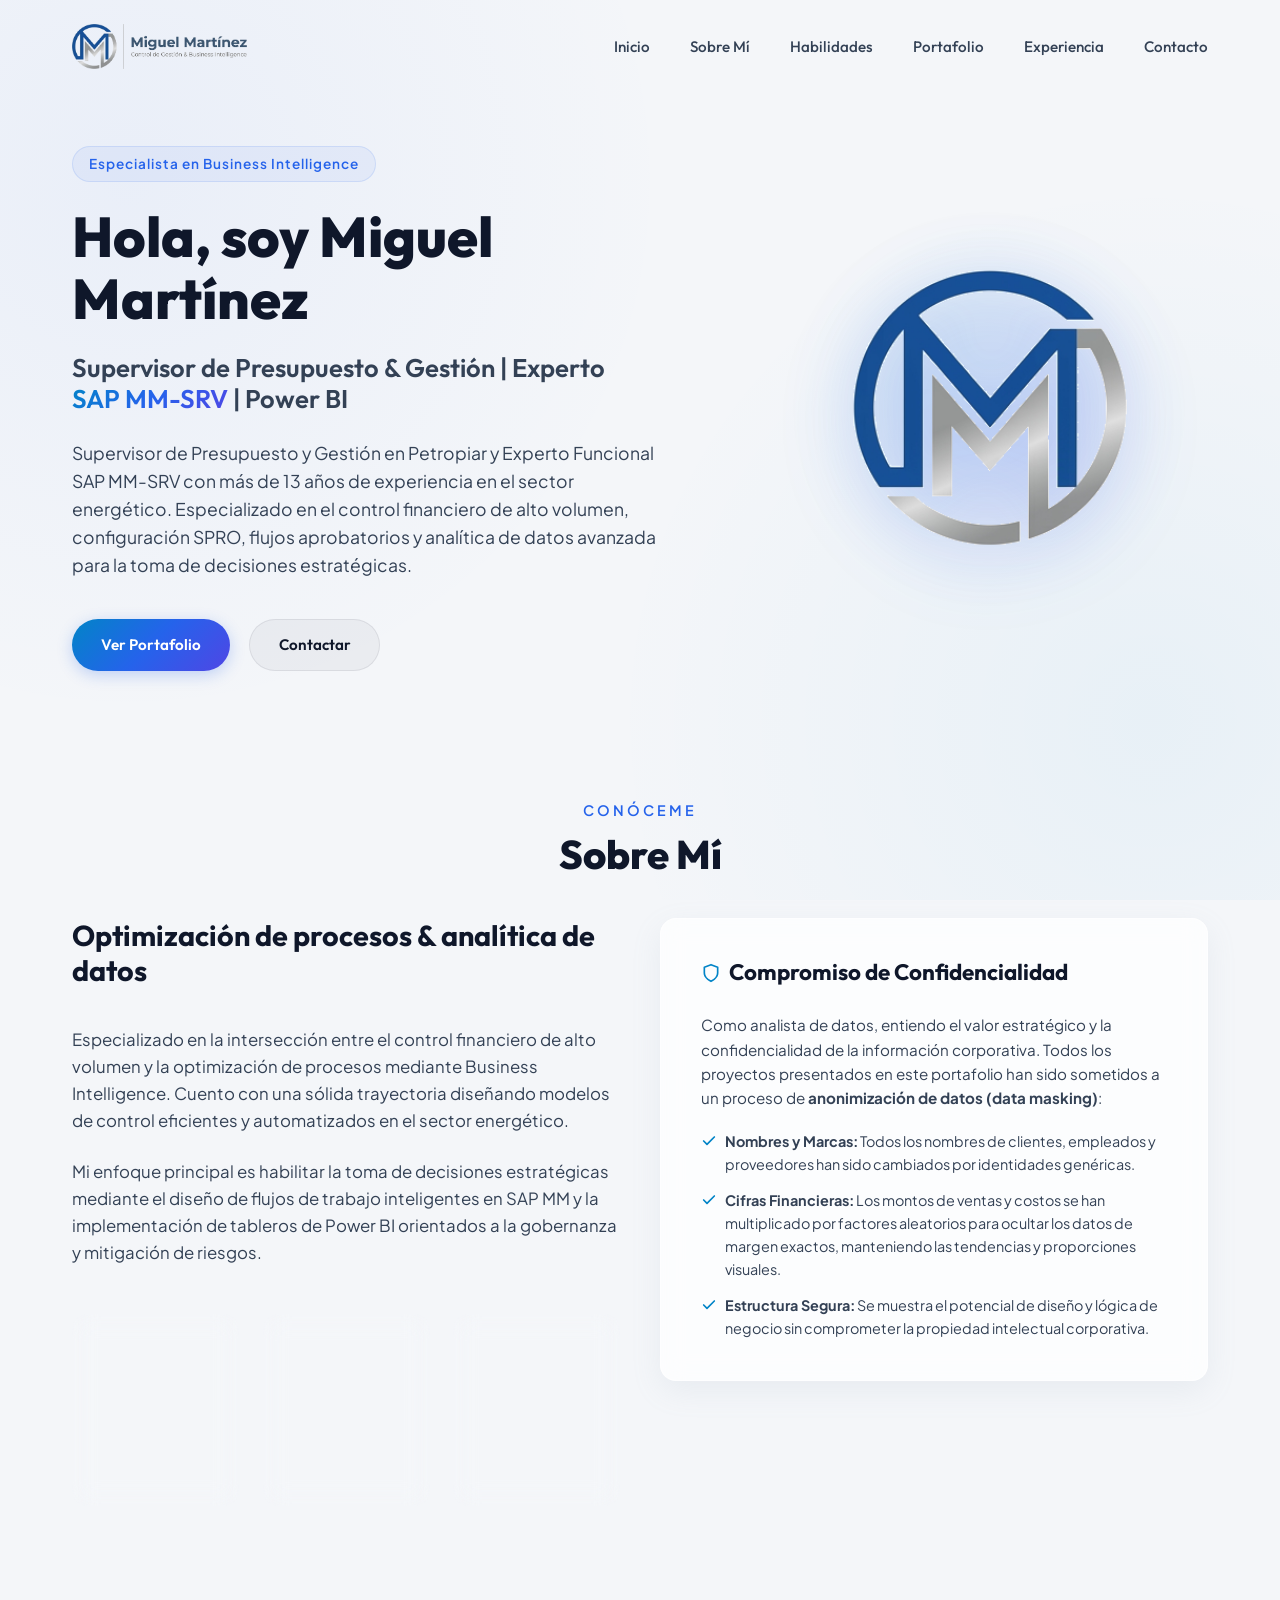
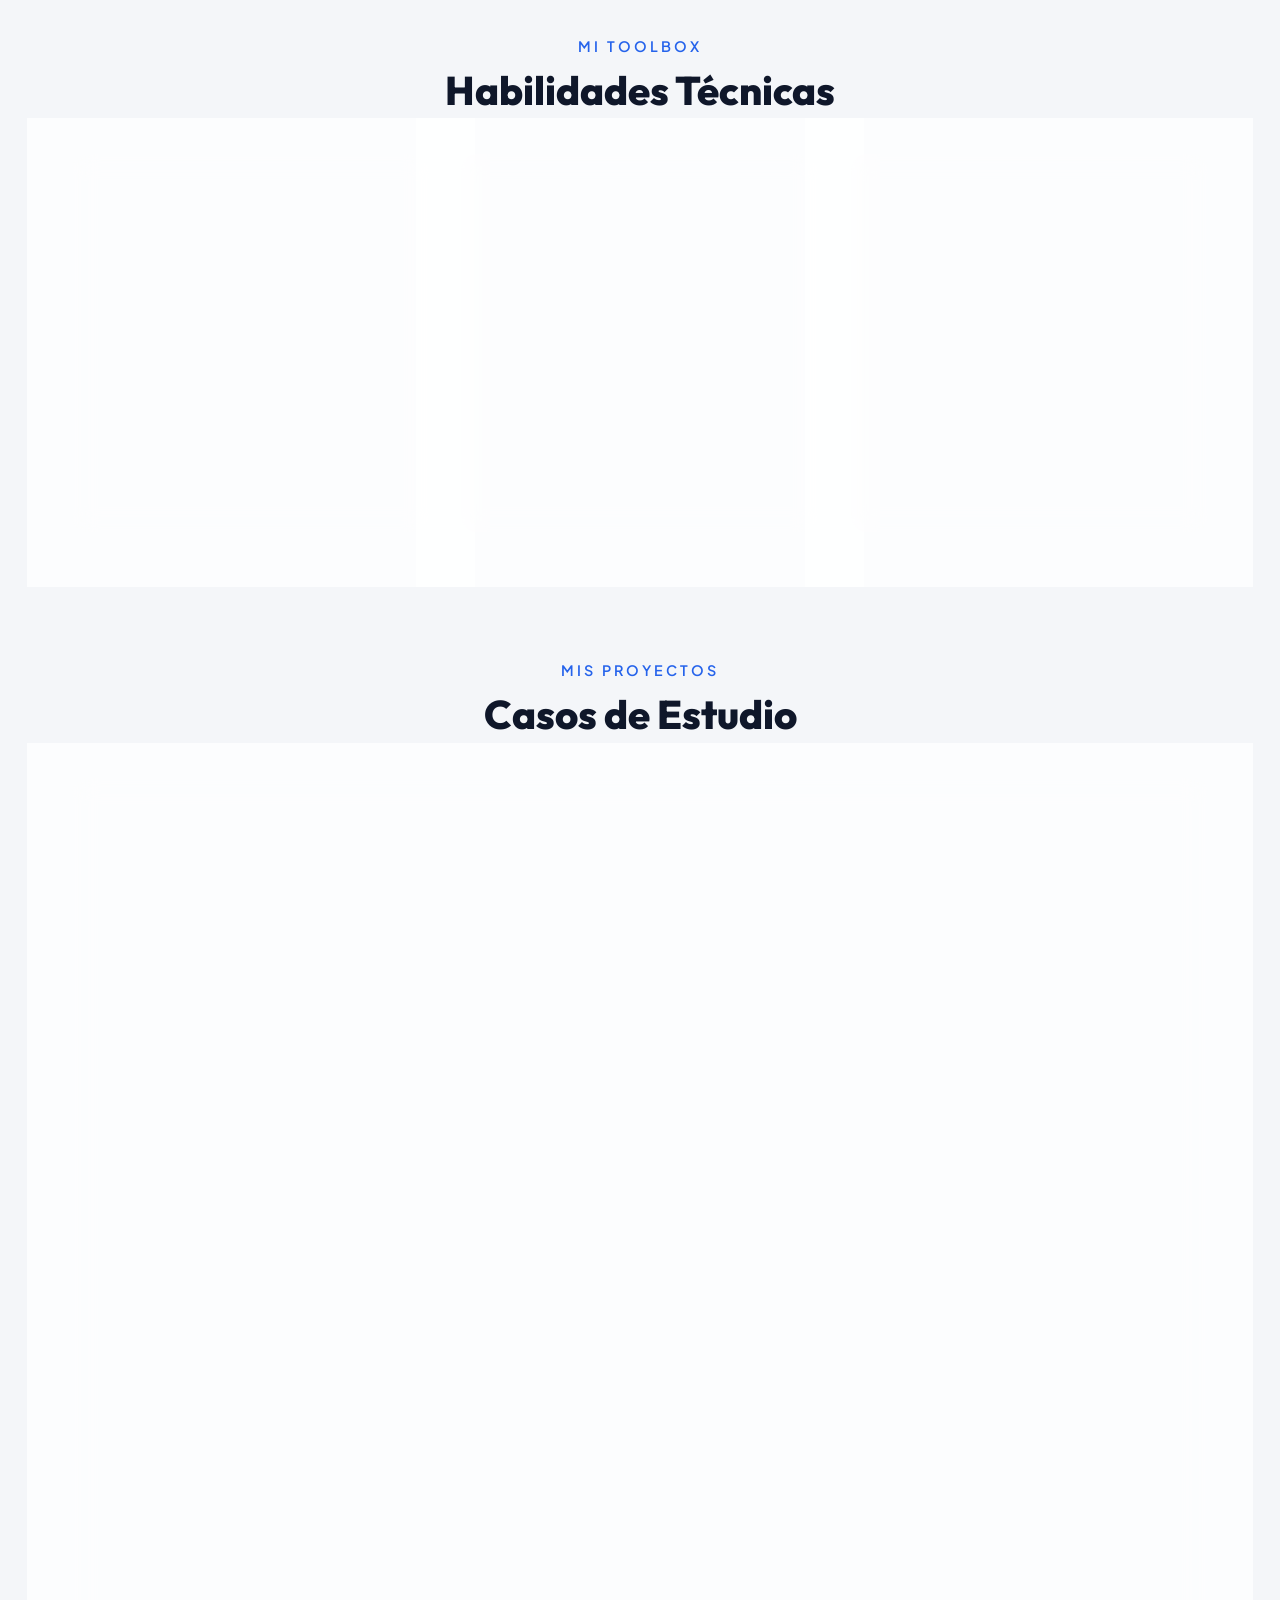
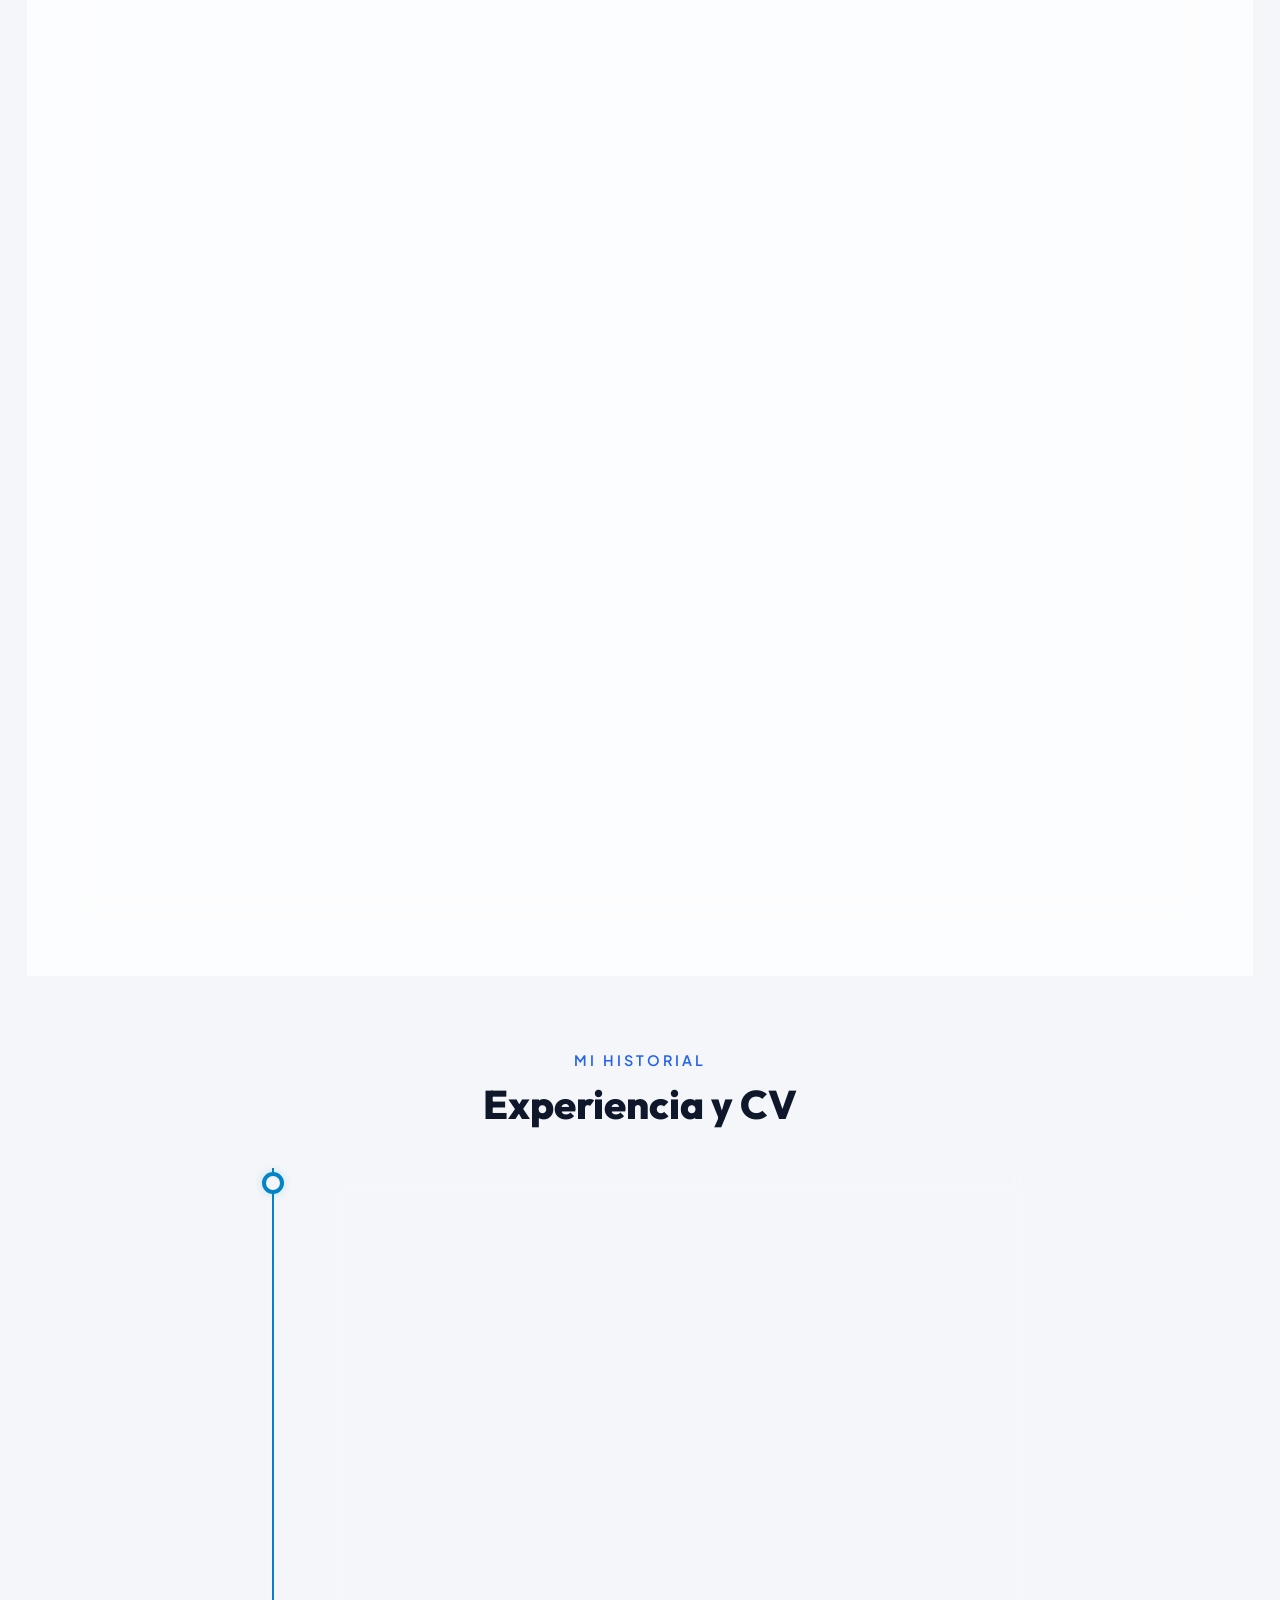
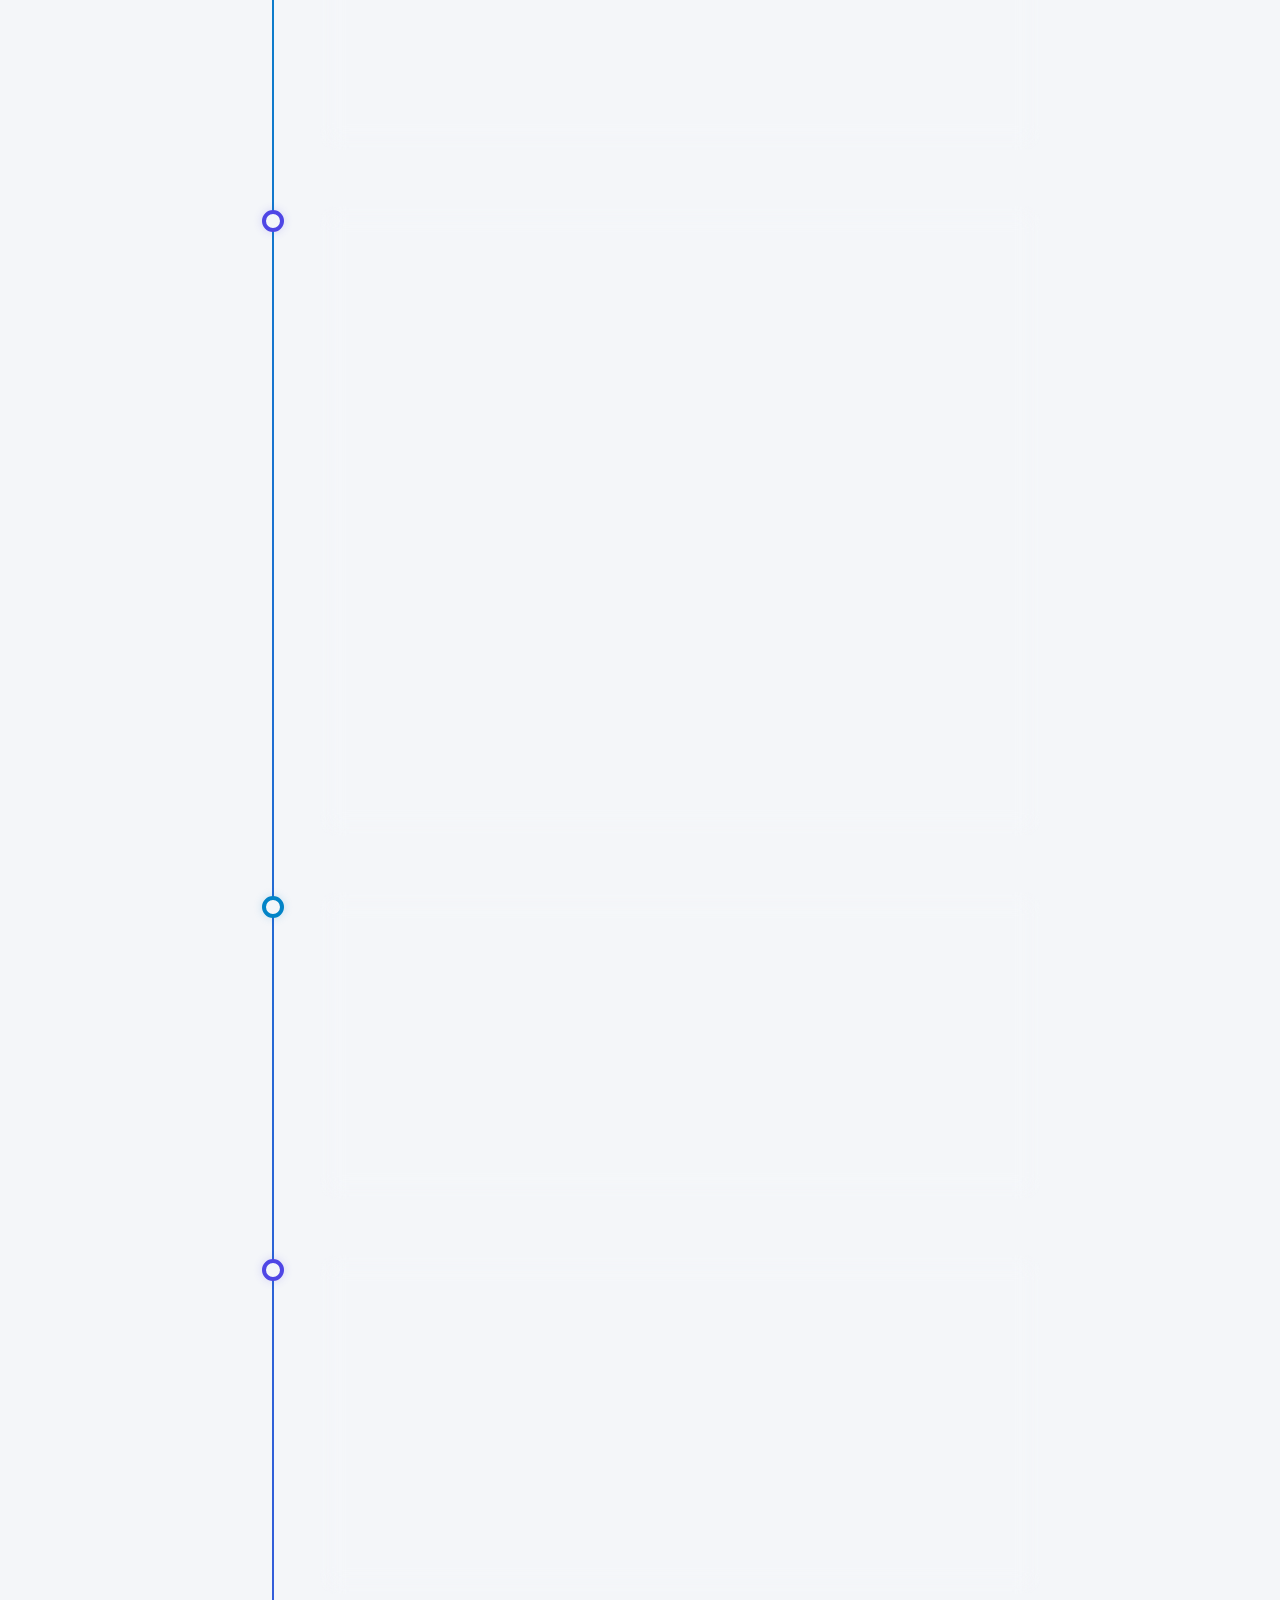
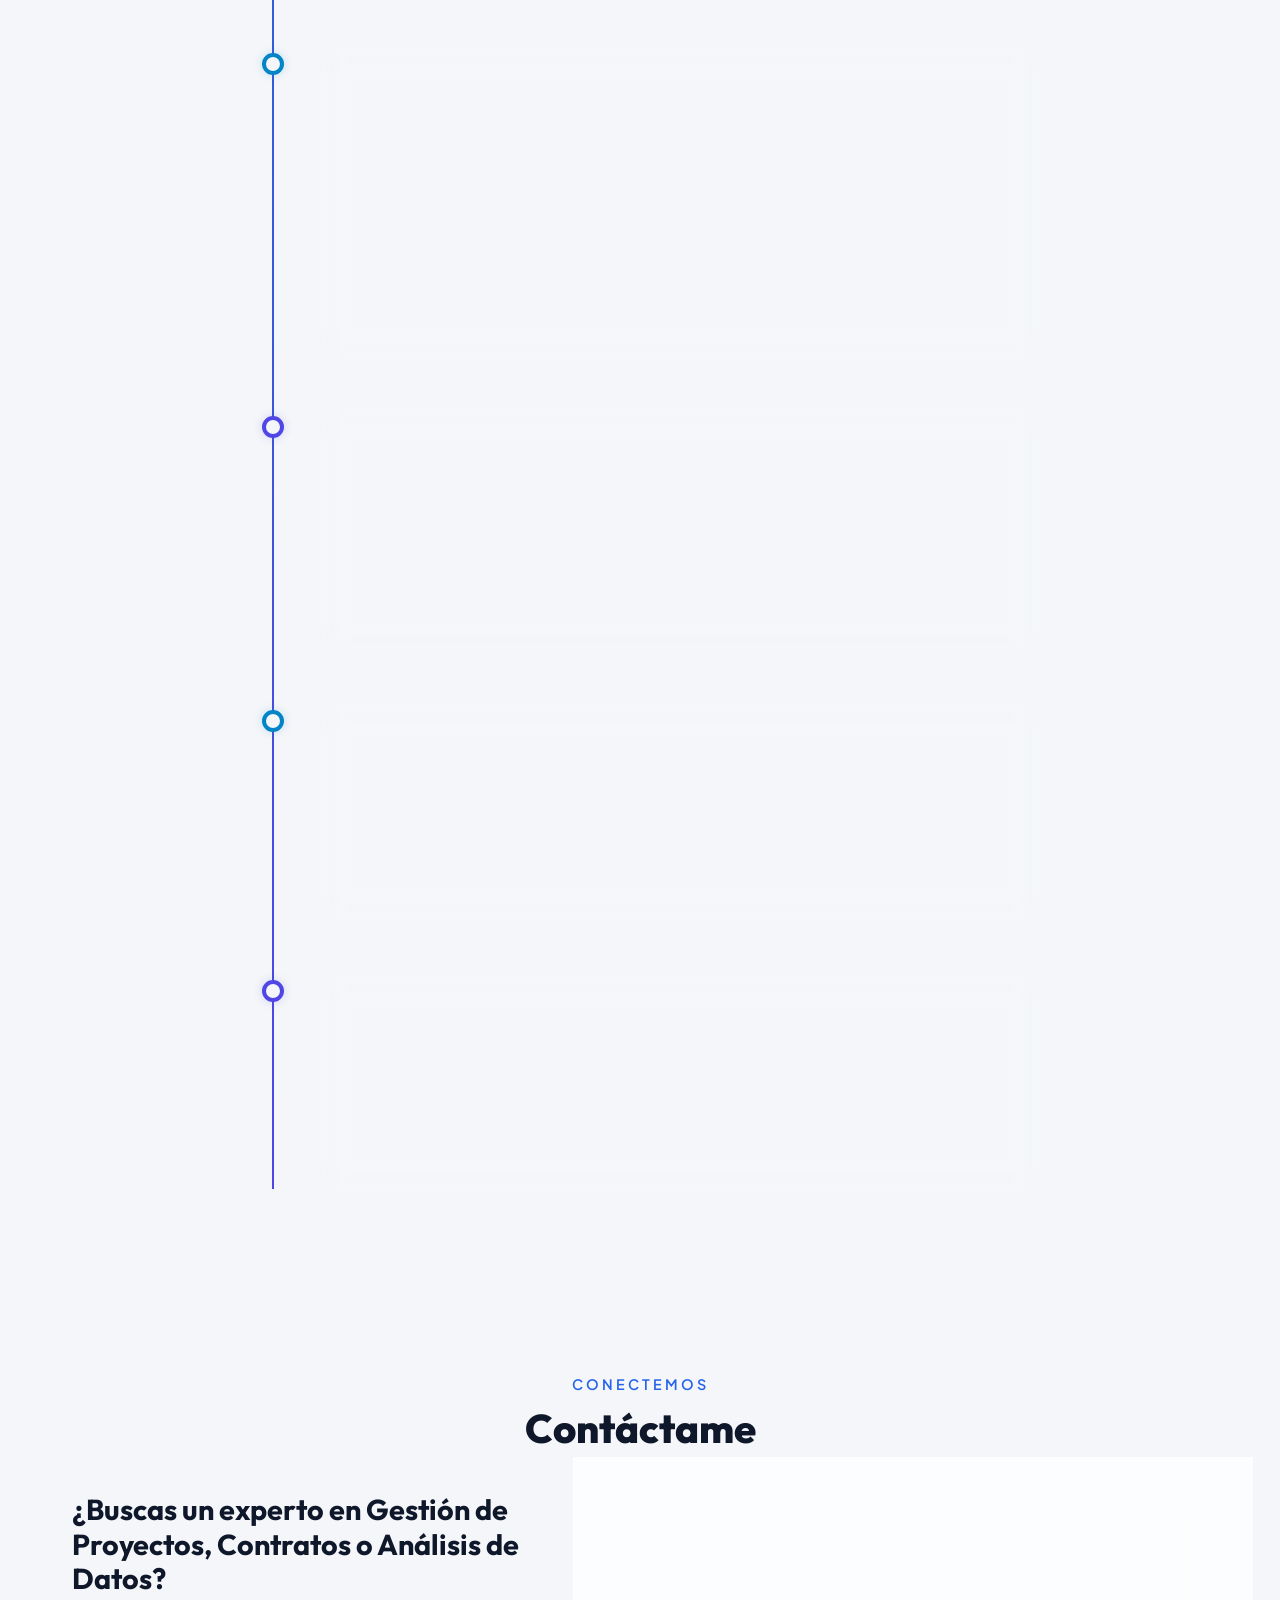
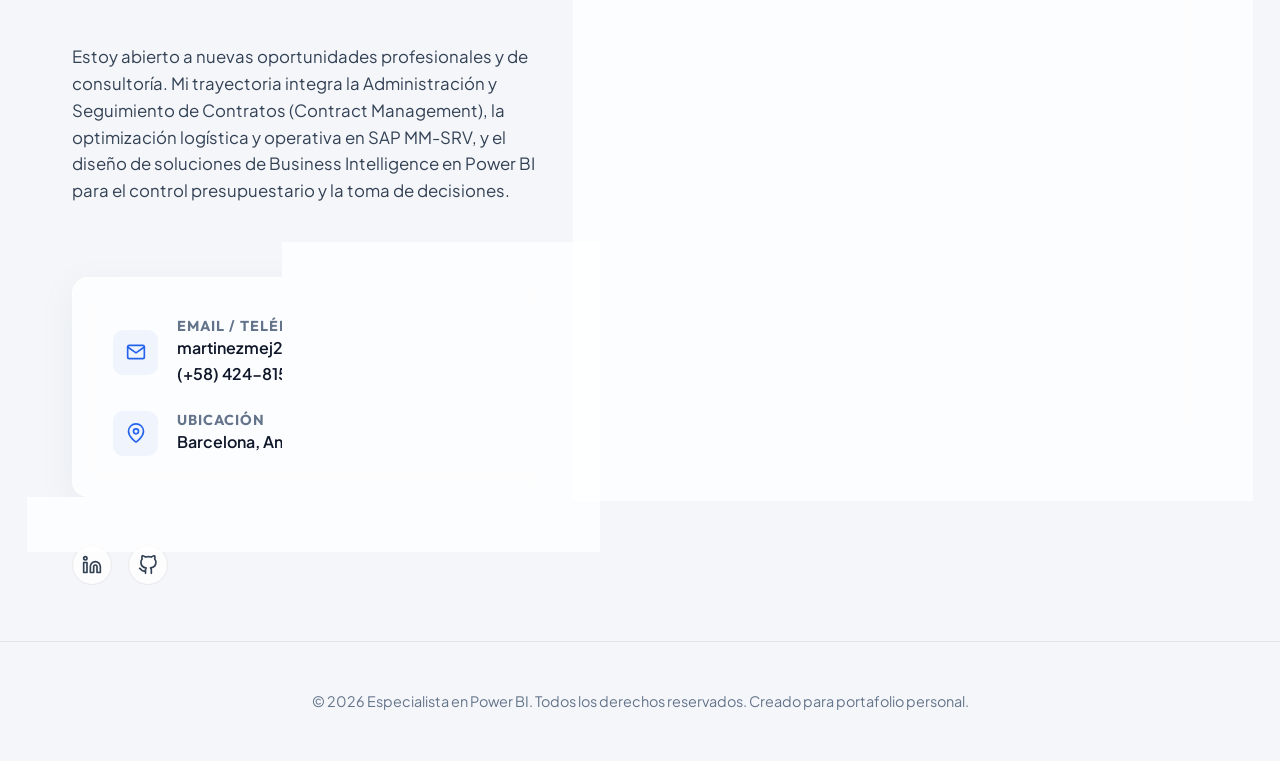
==== index.html @ fb1f9edc "Add files via upload" ====
<!DOCTYPE html>
<html lang="es">

<head>
    <meta charset="UTF-8">
    <meta name="viewport" content="width=device-width, initial-scale=1.0">
    <title>Miguel Martínez | Supervisor de Presupuesto, SAP MM & Power BI</title>
    <meta name="description"
        content="Portafolio profesional de Miguel Efraín Martínez Rodríguez. Supervisor de Presupuesto y Gestión en Petropiar, Consultor SAP MM y Data Analyst en Power BI.">
    <link rel="stylesheet" href="style.css">
</head>

<body>

    <!-- Header & Navigation -->
    <header class="header" id="header">
        <div class="container nav-container">
            <a href="#home" class="logo-link" id="nav-logo">
                <img src="assets/logo_transparent.png" alt="Miguel Martínez Logo" class="header-logo">
            </a>
            <nav>
                <ul class="nav-menu" id="nav-menu">
                    <li><a href="#home" class="nav-link">Inicio</a></li>
                    <li><a href="#about" class="nav-link">Sobre Mí</a></li>
                    <li><a href="#skills" class="nav-link">Habilidades</a></li>
                    <li><a href="#portfolio" class="nav-link">Portafolio</a></li>
                    <li><a href="#experience" class="nav-link">Experiencia</a></li>
                    <li><a href="#contact" class="nav-link">Contacto</a></li>
                </ul>
            </nav>
            <button class="nav-toggle" id="nav-toggle" aria-label="Abrir Menú">
                <svg width="28" height="28" viewBox="0 0 24 24" fill="none" stroke="currentColor" stroke-width="2"
                    stroke-linecap="round" stroke-linejoin="round">
                    <line x1="3" y1="12" x2="21" y2="12"></line>
                    <line x1="3" y1="6" x2="21" y2="6"></line>
                    <line x1="3" y1="18" x2="21" y2="18"></line>
                </svg>
            </button>
        </div>
    </header>

    <!-- SVG Gradients Definition -->
    <svg width="0" height="0">
        <defs>
            <linearGradient id="cyan-blue-grad" x1="0%" y1="0%" x2="100%" y2="100%">
                <stop offset="0%" stop-color="#00f2fe" />
                <stop offset="100%" stop-color="#0072ff" />
            </linearGradient>
        </defs>
    </svg>

    <!-- Hero Section -->
    <section class="hero" id="home">
        <div class="container hero-grid">
            <div class="hero-content">
                <span class="hero-tag">Especialista en Business Intelligence</span>
                <h1 class="hero-title">Hola, soy Miguel Martínez</h1>
                <h2 class="hero-subtitle">Supervisor de Presupuesto & Gestión | Experto <span class="text-gradient">SAP
                        MM-SRV</span> | Power BI</h2>
                <p class="hero-description">
                    Supervisor de Presupuesto y Gestión en Petropiar y Experto Funcional SAP MM-SRV con más de 13 años
                    de experiencia en el sector energético. Especializado en el control financiero de alto volumen,
                    configuración SPRO, flujos aprobatorios y analítica de datos avanzada para la toma de decisiones
                    estratégicas.
                </p>
                <div class="hero-btns">
                    <a href="#portfolio" class="btn btn-primary">Ver Portafolio</a>
                    <a href="#contact" class="btn btn-secondary">Contactar</a>
                </div>
            </div>
            <div class="hero-image-wrapper">
                <div class="hero-image-container">
                    <img src="assets/logo_circle.png" alt="Miguel Martínez" class="hero-image">
                </div>
            </div>
        </div>
    </section>

    <!-- About Me Section -->
    <section class="section" id="about">
        <div class="container">
            <div class="section-title-wrapper reveal">
                <span class="section-subtitle">Conóceme</span>
                <h2 class="section-title">Sobre Mí</h2>
            </div>
            <div class="about-grid">
                <div class="about-info reveal">
                    <h3 style="font-size: 1.8rem; margin-bottom: 1rem;">Optimización de procesos & analítica de datos
                    </h3>
                    <p class="about-text">
                        Especializado en la intersección entre el control financiero de alto volumen y la optimización
                        de procesos mediante Business Intelligence. Cuento con una sólida trayectoria diseñando modelos
                        de control eficientes y automatizados en el sector energético.
                    </p>
                    <p class="about-text">
                        Mi enfoque principal es habilitar la toma de decisiones estratégicas mediante el diseño de
                        flujos de trabajo inteligentes en SAP MM y la implementación de tableros de Power BI orientados
                        a la gobernanza y mitigación de riesgos.
                    </p>
                    <div class="stats-grid">
                        <div class="glass-card stat-card">
                            <span class="stat-number">13+ Años</span>
                            <span class="stat-label">Experiencia</span>
                        </div>
                        <div class="glass-card stat-card">
                            <span class="stat-number">+500</span>
                            <span class="stat-label">Contratos Plan Anual de Contratación</span>
                        </div>
                        <div class="glass-card stat-card">
                            <span class="stat-number">MM-SRV</span>
                            <span class="stat-label">Experto SAP</span>
                        </div>
                    </div>
                </div>
                <div class="glass-card contact-card reveal"
                    style="padding: 2.5rem; display: flex; flex-direction: column; gap: 1.2rem;">
                    <h3
                        style="font-size: 1.4rem; margin-bottom: 0.5rem; display: flex; align-items: center; gap: 0.5rem;">
                        <svg width="20" height="20" viewBox="0 0 24 24" fill="none" stroke="var(--accent-cyan)"
                            stroke-width="2" stroke-linecap="round" stroke-linejoin="round">
                            <path d="M12 22s8-4 8-10V5l-8-3-8 3v7c0 6 8 10 8 10z"></path>
                        </svg>
                        Compromiso de Confidencialidad
                    </h3>
                    <p class="about-text" style="font-size: 0.95rem;">
                        Como analista de datos, entiendo el valor estratégico y la confidencialidad de la información
                        corporativa. Todos los proyectos presentados en este portafolio han sido sometidos a un proceso
                        de <strong>anonimización de datos (data masking)</strong>:
                    </p>
                    <ul
                        style="display: flex; flex-direction: column; gap: 0.8rem; font-size: 0.9rem; color: var(--text-secondary);">
                        <li style="display: flex; align-items: flex-start; gap: 0.5rem;">
                            <svg width="16" height="16" viewBox="0 0 24 24" fill="none" stroke="var(--accent-cyan)"
                                stroke-width="2.5" stroke-linecap="round" stroke-linejoin="round"
                                style="margin-top: 3px; flex-shrink: 0;">
                                <polyline points="20 6 9 17 4 12"></polyline>
                            </svg>
                            <span><strong>Nombres y Marcas:</strong> Todos los nombres de clientes, empleados y
                                proveedores han sido cambiados por identidades genéricas.</span>
                        </li>
                        <li style="display: flex; align-items: flex-start; gap: 0.5rem;">
                            <svg width="16" height="16" viewBox="0 0 24 24" fill="none" stroke="var(--accent-cyan)"
                                stroke-width="2.5" stroke-linecap="round" stroke-linejoin="round"
                                style="margin-top: 3px; flex-shrink: 0;">
                                <polyline points="20 6 9 17 4 12"></polyline>
                            </svg>
                            <span><strong>Cifras Financieras:</strong> Los montos de ventas y costos se han multiplicado
                                por factores aleatorios para ocultar los datos de margen exactos, manteniendo las
                                tendencias y proporciones visuales.</span>
                        </li>
                        <li style="display: flex; align-items: flex-start; gap: 0.5rem;">
                            <svg width="16" height="16" viewBox="0 0 24 24" fill="none" stroke="var(--accent-cyan)"
                                stroke-width="2.5" stroke-linecap="round" stroke-linejoin="round"
                                style="margin-top: 3px; flex-shrink: 0;">
                                <polyline points="20 6 9 17 4 12"></polyline>
                            </svg>
                            <span><strong>Estructura Segura:</strong> Se muestra el potencial de diseño y lógica de
                                negocio sin comprometer la propiedad intelectual corporativa.</span>
                        </li>
                    </ul>
                </div>
            </div>
        </div>
    </section>

    <!-- Skills Section -->
    <section class="section" id="skills">
        <div class="container">
            <div class="section-title-wrapper reveal">
                <span class="section-subtitle">Mi Toolbox</span>
                <h2 class="section-title">Habilidades Técnicas</h2>
            </div>
            <div class="skills-grid">
                <!-- Visualización de Datos -->
                <div class="glass-card skill-category reveal">
                    <div class="skill-category-icon">
                        <svg width="24" height="24" viewBox="0 0 24 24" fill="none" stroke="currentColor"
                            stroke-width="2" stroke-linecap="round" stroke-linejoin="round">
                            <line x1="18" y1="20" x2="18" y2="10"></line>
                            <line x1="12" y1="20" x2="12" y2="4"></line>
                            <line x1="6" y1="20" x2="6" y2="14"></line>
                        </svg>
                    </div>
                    <h3 class="skill-category-title">Visualización de Datos</h3>
                    <div class="skill-list">
                        <div class="skill-item">
                            <div class="skill-info">
                                <span class="skill-name">Power BI Desktop & Service</span>
                                <span class="skill-percentage">95%</span>
                            </div>
                            <div class="skill-bar-bg">
                                <div class="skill-bar-fill" data-width="95%"></div>
                            </div>
                        </div>
                        <div class="skill-item">
                            <div class="skill-info">
                                <span class="skill-name">Fórmulas DAX Avanzadas</span>
                                <span class="skill-percentage">40%</span>
                            </div>
                            <div class="skill-bar-bg">
                                <div class="skill-bar-fill" data-width="40%"></div>
                            </div>
                        </div>
                        <div class="skill-item">
                            <div class="skill-info">
                                <span class="skill-name">Modelado Dimensional (Star Schema)</span>
                                <span class="skill-percentage">90%</span>
                            </div>
                            <div class="skill-bar-bg">
                                <div class="skill-bar-fill" data-width="90%"></div>
                            </div>
                        </div>
                    </div>
                </div>

                <!-- ERP & Consulta SAP -->
                <div class="glass-card skill-category reveal purple">
                    <div class="skill-category-icon purple">
                        <svg width="24" height="24" viewBox="0 0 24 24" fill="none" stroke="currentColor"
                            stroke-width="2" stroke-linecap="round" stroke-linejoin="round">
                            <ellipse cx="12" cy="5" rx="9" ry="3"></ellipse>
                            <path d="M3 5v14c0 1.66 4 3 9 3s9-1.34 9-3V5"></path>
                            <path d="M3 12c0 1.66 4 3 9 3s9-1.34 9-3"></path>
                        </svg>
                    </div>
                    <h3 class="skill-category-title">ERP & Consulta SAP</h3>
                    <div class="skill-list">
                        <div class="skill-item">
                            <div class="skill-info">
                                <span class="skill-name">SAP Módulo MM-SRV (Avanzado)</span>
                                <span class="skill-percentage">95%</span>
                            </div>
                            <div class="skill-bar-bg">
                                <div class="skill-bar-fill" data-width="95%"></div>
                            </div>
                        </div>
                        <div class="skill-item">
                            <div class="skill-info">
                                <span class="skill-name">SAP S/4HANA & Pruebas UAT</span>
                                <span class="skill-percentage">90%</span>
                            </div>
                            <div class="skill-bar-bg">
                                <div class="skill-bar-fill" data-width="90%"></div>
                            </div>
                        </div>
                        <div class="skill-item">
                            <div class="skill-info">
                                <span class="skill-name">SAP Query & Reportes SQ</span>
                                <span class="skill-percentage">90%</span>
                            </div>
                            <div class="skill-bar-bg">
                                <div class="skill-bar-fill" data-width="90%"></div>
                            </div>
                        </div>
                    </div>
                </div>

                <!-- Proyectos & Gestión -->
                <div class="glass-card skill-category reveal pink">
                    <div class="skill-category-icon pink">
                        <svg width="24" height="24" viewBox="0 0 24 24" fill="none" stroke="currentColor"
                            stroke-width="2" stroke-linecap="round" stroke-linejoin="round">
                            <path d="M22 11.08V12a10 10 0 1 1-5.93-9.14"></path>
                            <polyline points="22 4 12 14.01 9 11.01"></polyline>
                        </svg>
                    </div>
                    <h3 class="skill-category-title">Proyectos & Gestión</h3>
                    <div class="skill-list">
                        <div class="skill-item">
                            <div class="skill-info">
                                <span class="skill-name">Gestión Presupuestaria & ACPP</span>
                                <span class="skill-percentage">95%</span>
                            </div>
                            <div class="skill-bar-bg">
                                <div class="skill-bar-fill" data-width="95%"></div>
                            </div>
                        </div>
                        <div class="skill-item">
                            <div class="skill-info">
                                <span class="skill-name">Administración de Contratos</span>
                                <span class="skill-percentage">95%</span>
                            </div>
                            <div class="skill-bar-bg">
                                <div class="skill-bar-fill" data-width="95%"></div>
                            </div>
                        </div>
                        <div class="skill-item">
                            <div class="skill-info">
                                <span class="skill-name">Gestión de Proyectos Agile (Google)</span>
                                <span class="skill-percentage">90%</span>
                            </div>
                            <div class="skill-bar-bg">
                                <div class="skill-bar-fill" data-width="90%"></div>
                            </div>
                        </div>
                    </div>
                </div>
            </div>
        </div>
    </section>

    <!-- Portfolio & Case Studies Section -->
    <section class="section" id="portfolio">
        <div class="container">
            <div class="section-title-wrapper reveal">
                <span class="section-subtitle">Mis Proyectos</span>
                <h2 class="section-title">Casos de Estudio</h2>
            </div>

            <div class="portfolio-case-study">
                <!-- Case Study Card -->
                <div class="glass-card case-study-showcase reveal">
                    <!-- Left: Interactive Dashboard -->
                    <div class="showcase-visuals">
                        <div class="showcase-screen-container"
                            style="position: relative; aspect-ratio: 16/9; overflow: hidden; border-radius: 12px; background: #000;">
                            <!-- Interactive Power BI iframe -->
                            <iframe id="showcase-iframe" title="Dashboard Interactivo" src="https://app.powerbi.com/view?r=eyJrIjoiZTJkNThjZDYtMTIxNC00ZjFmLWI1YWItOGNiYmQ2ODVhNmMyIiwidCI6IjYzMmJjZDI5LTZkOTctNDQyZS04ZjcxLTZlMmY2NThlMWU5OSIsImMiOjR9&pageName=235b45af31ee41062bbc" frameborder="0" allowFullScreen="true" style="position: absolute; top: 0; left: 0; width: 100%; height: 100%; border: none; display: block;"></iframe>
                        </div>
                        <div class="showcase-nav">
                            <button class="showcase-tab active" data-target="vista-interactiva">Detalles Técnicos</button>
                            <button class="showcase-tab" data-target="vista-guia">Guía Paso a Paso</button>
                        </div>
                    </div>

                    <!-- Right: Project Description Details -->
                    <div class="showcase-details">
                        <!-- Content Tab: Reporte Interactivo -->
                        <div class="tab-content active" id="vista-interactiva">
                            <div class="case-study-header">
                                <h3 class="case-study-title">Gestión de Contratación de Servicios y Procura</h3>
                                <div class="case-study-meta">
                                    <span>Reporte en Vivo</span>
                                    <span>•</span>
                                    <span>9 Páginas End-to-End</span>
                                </div>
                            </div>

                            <div>
                                <h4 class="case-study-section-title">
                                    <svg width="18" height="18" viewBox="0 0 24 24" fill="none" stroke="currentColor"
                                        stroke-width="2">
                                        <circle cx="12" cy="12" r="10"></circle>
                                        <polygon points="10 8 16 12 10 16 10 8"></polygon>
                                    </svg>
                                    Explora el Dashboard
                                </h4>
                                <p class="case-study-p">
                                    Esta es la versión en vivo de mi tablero de Power BI. Este dashboard interactivo consta de <strong>9 páginas</strong> que cubren de manera integral el flujo de contratación y administración: 
                                    <strong>Portada, Outlook, Estrategia, Contrat. Servicios, ADMON - Enmiendas, Contrat. Procura, Gest. Materiales, Mov. Presupuestario</strong> y <strong>Proyectado vs Ejecutado</strong>. 
                                    Puedes navegar usando el menú incorporado en el reporte o mediante las flechas de página de Power BI en el panel inferior.
                                </p>
                            </div>

                            <div>
                                <h4 class="case-study-section-title">
                                    <svg width="18" height="18" viewBox="0 0 24 24" fill="none" stroke="currentColor"
                                        stroke-width="2">
                                        <path d="M12 22s8-4 8-10V5l-8-3-8 3v7c0 6 8 10 8 10z"></path>
                                    </svg>
                                    Protección de Datos & Confidencialidad
                                </h4>
                                <p class="case-study-p">
                                    Por políticas de gobernanza de datos corporativos y confidencialidad en el sector de energía, toda la información ha sido enmascarada (data masking) y simulada con datos ficticios. Aunque en el entorno real se manejan estructuras y volúmenes mucho más complejos, esta muestra representa con total fidelidad la lógica de negocio y las relaciones que administro en mi día a día.
                                </p>
                            </div>

                            <div>
                                <h4 class="case-study-section-title">
                                    <svg width="18" height="18" viewBox="0 0 24 24" fill="none" stroke="currentColor"
                                        stroke-width="2">
                                        <polygon points="12 2 2 7 12 12 22 7 12 2"></polygon>
                                        <polyline points="2 17 12 22 22 17"></polyline>
                                        <polyline points="2 12 12 17 22 12"></polyline>
                                    </svg>
                                    Arquitectura del Modelo
                                </h4>
                                <p class="case-study-p">
                                    Implementación de un modelo dimensional en estrella para optimizar el rendimiento: 1 tabla de hechos central (Fact_Avance_Contratos) y 4 tablas de dimensiones conectadas con relaciones de 1 a muchos (Dim_Calendario, Dim_Proveedores, Dim_Estructura_ACPP y Dim_Estructura_Organizativa).
                                </p>
                            </div>

                            <div>
                                <h4 class="case-study-section-title">Muestra de Lógica DAX</h4>
                                <p class="case-study-p" style="margin-bottom: 0.5rem;">
                                    Medida dinámica desarrollada para calcular el porcentaje de cumplimiento presupuestario de contratación (ACPP):
                                </p>
                                <div class="code-block-container">
                                    <div class="code-block"><span class="code-function">Cump_Facturacion_%</span> =
                                        <span class="code-keyword">DIVIDE</span>(
                                        <span class="code-keyword">SUM</span>(Fact_Contratos[Facturado_Monto]),
                                        <span class="code-keyword">SUM</span>(Fact_Presupuesto[Meta_ACPP_Monto]),
                                        0
                                        )
                                    </div>
                                </div>
                                <p class="case-study-p" style="margin-top: 1rem; margin-bottom: 0.5rem;">
                                    Cálculo acumulado anual (YTD) de desvíos reales para el análisis de tendencias presupuestarias:
                                </p>
                                <div class="code-block-container">
                                    <div class="code-block"><span class="code-function">Mov_Presupuestario_YTD</span> =
                                        <span class="code-keyword">TOTALYTD</span>(
                                        [Medida_Variacion_Presupuesto],
                                        Dim_Calendario[Fecha]
                                        )
                                    </div>
                                </div>
                            </div>

                            <div>
                                <h4 class="case-study-section-title">Tecnologías Utilizadas</h4>
                                <div class="tech-badges">
                                    <span class="tech-badge">Power BI Service</span>
                                    <span class="tech-badge">SharePoint Integration</span>
                                    <span class="tech-badge">Lógica DAX</span>
                                    <span class="tech-badge">Modelado Dimensional</span>
                                    <span class="tech-badge">Data Masking</span>
                                    <span class="tech-badge">Navegación UX/UI</span>
                                </div>
                            </div>
                        </div>

                        <!-- Content Tab: Guía Narrativa -->
                        <div class="tab-content guide-container" id="vista-guia">
                            <div class="case-study-header" style="position: sticky; top: 0; background: var(--bg-card); z-index: 10; padding-bottom: 1rem; border-bottom: 1px solid rgba(255,255,255,0.05); margin-bottom: 1.5rem;">
                                <h3 class="case-study-title">Recorrido Narrativo del Tablero</h3>
                                <div class="case-study-meta">
                                    <span>Guía Interactiva</span>
                                    <span>•</span>
                                    <span>Navega en el reporte de la izquierda</span>
                                </div>
                                <p style="font-size: 0.9rem; color: var(--text-muted); margin-top: 0.8rem;">
                                    Sigue esta guía mientras interactúas con las diferentes páginas del reporte de Power BI.
                                </p>
                            </div>

                            <div class="guide-timeline">
                                <!-- Paso 1 -->
                                <div class="guide-step">
                                    <div class="guide-step-marker">1</div>
                                    <div class="guide-step-content">
                                        <h4 class="guide-step-title">Resumen General (Overview)</h4>
                                        <p class="guide-step-desc">
                                            El objetivo principal de este tablero es consolidar información dispersa de múltiples sistemas para ofrecer a la alta gerencia un control financiero-contractual riguroso, así mitigar riesgos de sobrecostos y agilizar la toma de decisiones.
                                        </p>
                                        <p class="guide-step-desc">
                                            En esta primera página mostramos un resumen general del estatus del proceso de contratación para un determinado plan. Aunque cada empresa se ajusta a diferentes periodos de tiempo, aquí visualizamos datos de un plan de contratación anual. Podrás observar rápidamente el estatus del presupuesto, el avance físico y los contratos activos.
                                        </p>
                                    </div>
                                </div>

                                <!-- Paso 2 -->
                                <div class="guide-step">
                                    <div class="guide-step-marker">2</div>
                                    <div class="guide-step-content">
                                        <h4 class="guide-step-title">Departamento de Estrategia</h4>
                                        <p class="guide-step-desc">
                                            Dentro de la estructura organizativa, el departamento de estrategia revisa los alcances y cómputos métricos de lo que la gerencia usuaria solicita en cada requerimiento contractual.
                                        </p>
                                        <p class="guide-step-desc">
                                            En esta hoja (navega a "Estrategia" en el reporte), podemos visualizar los cuellos de botella en la fase de revisión inicial. El gráfico de embudo y los tiempos de ciclo nos permiten identificar si un requerimiento está estancado por falta de definiciones técnicas o demoras en estimación de costos, alertando de inmediato a la gerencia para tomar medidas correctivas.
                                        </p>
                                    </div>
                                </div>

                                <!-- Paso 3 -->
                                <div class="guide-step">
                                    <div class="guide-step-marker">3</div>
                                    <div class="guide-step-content">
                                        <h4 class="guide-step-title">Contratación de Servicios y Enmiendas</h4>
                                        <p class="guide-step-desc">
                                            En las siguientes pestañas, se desglosa el estatus de contratación de servicios y la administración de enmiendas. Esto es vital porque permite rastrear las modificaciones de alcance, tiempo o monto respecto al contrato original.
                                        </p>
                                        <p class="guide-step-desc">
                                            La visualización permite comparar el monto comprometido inicial versus el monto actual post-enmienda, detectando desviaciones significativas que impactan el presupuesto (ACPP).
                                        </p>
                                    </div>
                                </div>
                                
                                <!-- Paso 4 -->
                                <div class="guide-step">
                                    <div class="guide-step-marker">4</div>
                                    <div class="guide-step-content">
                                        <h4 class="guide-step-title">Procura, Materiales y Mov. Presupuestario</h4>
                                        <p class="guide-step-desc">
                                            Finalmente, en las últimas hojas del reporte (Procura y Mov. Presupuestario), consolidamos la data logística extraída de SAP MM con la ejecución financiera.
                                        </p>
                                        <p class="guide-step-desc">
                                            Aquí la alta gerencia puede ver proyectado vs ejecutado: cuánto se ha facturado por entregas de material y cuáles son las transferencias de fondos realizadas para cubrir compromisos, cerrando así el ciclo integral de control de gestión.
                                        </p>
                                    </div>
                                </div>
                            </div>
                        </div>
                        

                    </div>
                </div>
            </div>
        </div>
    </section>

    <!-- Experience & CV Timeline Section -->
    <section class="section" id="experience">
        <div class="container">
            <div class="section-title-wrapper reveal">
                <span class="section-subtitle">Mi Historial</span>
                <h2 class="section-title">Experiencia y CV</h2>
            </div>

            <div class="timeline">
                <!-- Timeline Item 1: Petropiar -->
                <div class="timeline-item reveal">
                    <div class="timeline-marker"></div>
                    <div class="glass-card timeline-content">
                        <span class="timeline-date">09/2023 - Presente</span>
                        <h3 class="timeline-role">Supervisor de Presupuesto y Gestión</h3>
                        <span class="timeline-company">Petropiar • Anzoátegui, Venezuela</span>
                        <div class="timeline-desc">
                            Liderazgo del control presupuestario y seguimiento financiero de la empresa mixta (PDVSA -
                            Chevron).
                            <ul>
                                <li><strong>Business Intelligence:</strong> Diseñé y administro el sitio en SharePoint y
                                    tableros en Power BI que centralizan la data de Servicios, Materiales y Almacén,
                                    reduciendo un 70% el tiempo de reportes gerenciales.</li>
                                <li><strong>Monitoreo:</strong> Consolido el Plan Anual de Contratación (ACPP) para +500
                                    contratos, visibilizando fases de licitación, estados de entrega y alertas de
                                    retrasos.</li>
                                <li><strong>Gobernanza Financiera:</strong> Superviso el gasto real frente al
                                    presupuesto aprobado, aplicando alertas tempranas para evitar sobregiros o saldos
                                    negativos en contratos.</li>
                                <li><strong>Modificaciones Presupuestarias:</strong> Administro técnicamente las
                                    transferencias, suplementos y reasignaciones de fondos intergerenciales.</li>
                                <li><strong>Reporting de Alta Gerencia:</strong> Preparo la documentación y material
                                    analítico consolidado para las presentaciones de resultados ante la Junta Directiva.
                                </li>
                                <li><strong>Optimización:</strong> Identificación de cuellos de botella mediante
                                    analítica interactiva, acelerando flujos de aprobación en un 25%.</li>
                            </ul>
                        </div>
                    </div>
                </div>

                <!-- Timeline Item 2: SAP MM Consultor -->
                <div class="timeline-item reveal">
                    <div class="timeline-marker"></div>
                    <div class="glass-card timeline-content">
                        <span class="timeline-date">11/2016 - Presente</span>
                        <h3 class="timeline-role">Experto Funcional SAP MM-SRV (Internal Associate / Analista)</h3>
                        <span class="timeline-company">PDVSA • Barcelona, Anzoátegui, Venezuela</span>
                        <div class="timeline-desc">
                            Soporte funcional y configuraciones clave en los módulos logísticos del ERP para compras,
                            contratos y servicios.
                            <ul>
                                <li><strong>Soporte Experto & Troubleshooting (Actual):</strong> Actúo como referente
                                    técnico interno (SME) brindando consultoría continua, diagnóstico y resolución de
                                    incidentes complejos en el sistema para asegurar la continuidad operativa.</li>
                                <li><strong>Pruebas de Sistema:</strong> Validé +50 configuraciones en el módulo MM
                                    mediante pruebas integrales (SIT/UAT) antes, durante y después del ajuste en SPRO
                                    (0% errores en producción).</li>
                                <li><strong>Control de Workflow:</strong> Evalué la integridad de los registros técnicos
                                    en SAP para autorizar o rechazar liberaciones de documentos según normativas
                                    internas.</li>
                                <li><strong>Gestión del Cambio:</strong> Capacité a 764 usuarios finales en
                                    transacciones críticas (ML81N, contratos marco, pedidos), reduciendo un 40% las
                                    consultas a soporte y un 30% los errores de carga.</li>
                                <li><strong>Data & Reporting:</strong> Diseñé reportes con SAP Query (SQ01) para auditar
                                    desviaciones y validé la migración de +2k documentos críticos.</li>
                                <li>Reconocido oficialmente por la Gerencia de Proyecto Ágil de PDVSA por contribuciones
                                    clave al sistema desde 2016.</li>
                            </ul>
                        </div>
                    </div>
                </div>

                <!-- Timeline Item 3: Administrador de Contratación -->
                <div class="timeline-item reveal">
                    <div class="timeline-marker"></div>
                    <div class="glass-card timeline-content">
                        <span class="timeline-date">12/2020 - 09/2023</span>
                        <h3 class="timeline-role">Administrador de Contratación</h3>
                        <span class="timeline-company">PDVSA • Anzoátegui, Venezuela</span>
                        <div class="timeline-desc">
                            Responsable único asignado para la administración, cumplimiento y mitigación de riesgos de
                            contratos clave.
                            <ul>
                                <li>Gestión operativa e integral de un portafolio de 82 contratos activos.</li>
                                <li>Desarrollo de bases de datos internas y dashboards de control para automatizar el
                                    seguimiento de hitos de entrega y vencimientos.</li>
                            </ul>
                        </div>
                    </div>
                </div>

                <!-- Timeline Item 4: Superintendente -->
                <div class="timeline-item reveal">
                    <div class="timeline-marker"></div>
                    <div class="glass-card timeline-content">
                        <span class="timeline-date">08/2018 - 12/2020</span>
                        <h3 class="timeline-role">Superintendente de Administración de Contratos</h3>
                        <span class="timeline-company">PDVSA • Anzoátegui, Venezuela</span>
                        <div class="timeline-desc">
                            Dirección y liderazgo de equipos de control contractual de alto impacto.
                            <ul>
                                <li>Liderazgo y supervisión directa de un equipo de 3 supervisores y 22 analistas
                                    comerciales.</li>
                                <li>Optimización de la administración y cumplimiento anual de 226 contratos
                                    corporativos.</li>
                                <li>Alineamiento de objetivos financieros y comerciales entre los departamentos de
                                    Compras, Finanzas, Legal y Operaciones.</li>
                            </ul>
                        </div>
                    </div>
                </div>

                <!-- Timeline Item 5: Administrador Inicial -->
                <div class="timeline-item reveal">
                    <div class="timeline-marker"></div>
                    <div class="glass-card timeline-content">
                        <span class="timeline-date">11/2012 - 08/2018</span>
                        <h3 class="timeline-role">Administrador de Contratación</h3>
                        <span class="timeline-company">PDVSA • Venezuela</span>
                        <div class="timeline-desc">
                            Supervisión y control del ciclo de vida de contratos operativos.
                            <ul>
                                <li>Negociación de términos de contratos, costos, plazos y responsabilidades con
                                    proveedores y clientes corporativos.</li>
                                <li>Mediación y solución de disputas contractuales complejas y auditoría periódica de
                                    entregables.</li>
                            </ul>
                        </div>
                    </div>
                </div>

                <!-- Timeline Item 6: Google PM -->
                <div class="timeline-item reveal">
                    <div class="timeline-marker"></div>
                    <div class="glass-card timeline-content">
                        <span class="timeline-date">04/2025</span>
                        <h3 class="timeline-role">Especialización en Gestión de Proyectos de Google</h3>
                        <span class="timeline-company">Coursera • Google (Credencial Profesional)</span>
                        <div class="timeline-desc">
                            Formación integral en gestión de proyectos bajo metodologías tradicionales y ágiles (Scrum,
                            Kanban). Certificación en: Capstone, Planificación de Proyectos, Inicio de Proyectos
                            Exitosos y Gestión Ágil de Proyectos.
                        </div>
                    </div>
                </div>

                <!-- Timeline Item 7: SAP Academy -->
                <div class="timeline-item reveal">
                    <div class="timeline-marker"></div>
                    <div class="glass-card timeline-content">
                        <span class="timeline-date">2022</span>
                        <h3 class="timeline-role">Master SAP S/4HANA Material Management & Senior Consultant</h3>
                        <span class="timeline-company">CVOSOFT IT Academy • Argentina (Remoto)</span>
                        <div class="timeline-desc">
                            Certificaciones como Consultor SAP MM (Nivel Inicial y Avanzado) y Master en S/4HANA
                            Material Management.
                        </div>
                    </div>
                </div>

                <!-- Timeline Item 8: Universidad -->
                <div class="timeline-item reveal">
                    <div class="timeline-marker"></div>
                    <div class="glass-card timeline-content">
                        <span class="timeline-date">07/2011</span>
                        <h3 class="timeline-role">Licenciado en Administración de Empresas</h3>
                        <span class="timeline-company">Universidad de Oriente (VE)</span>
                        <div class="timeline-desc">
                            Formación profesional y universitaria en administración comercial, finanzas corporativas y
                            planificación de recursos.
                        </div>
                    </div>
                </div>
            </div>


        </div>
    </section>

    <!-- Contact Section -->
    <section class="section" id="contact">
        <div class="container">
            <div class="section-title-wrapper reveal">
                <span class="section-subtitle">Conectemos</span>
                <h2 class="section-title">Contáctame</h2>
            </div>

            <div class="contact-grid">
                <div class="contact-info reveal">
                    <h3 style="font-size: 1.8rem; margin-bottom: 1rem;">¿Buscas un experto en Gestión de Proyectos, Contratos o Análisis de Datos?</h3>
                    <p class="about-text" style="margin-bottom: 1.5rem;">
                        Estoy abierto a nuevas oportunidades profesionales y de consultoría. Mi trayectoria integra la Administración y Seguimiento de Contratos (Contract Management), la optimización logística y operativa en SAP MM-SRV, y el diseño de soluciones de Business Intelligence en Power BI para el control presupuestario y la toma de decisiones.
                    </p>

                    <div class="glass-card contact-card" style="margin-top: 1rem;">
                        <div class="contact-detail-item">
                            <div class="contact-detail-icon">
                                <svg width="20" height="20" viewBox="0 0 24 24" fill="none" stroke="currentColor"
                                    stroke-width="2" stroke-linecap="round" stroke-linejoin="round">
                                    <path
                                        d="M4 4h16c1.1 0 2 .9 2 2v12c0 1.1-.9 2-2 2H4c-1.1 0-2-.9-2-2V6c0-1.1.9-2 2-2z">
                                    </path>
                                    <polyline points="22,6 12,13 2,6"></polyline>
                                </svg>
                            </div>
                            <div class="contact-detail-content">
                                <h4>Email / Teléfono</h4>
                                <p>martinezmej27@gmail.com<br>(+58) 424-8150612</p>
                            </div>
                        </div>
                        <div class="contact-detail-item">
                            <div class="contact-detail-icon">
                                <svg width="20" height="20" viewBox="0 0 24 24" fill="none" stroke="currentColor"
                                    stroke-width="2" stroke-linecap="round" stroke-linejoin="round">
                                    <path d="M21 10c0 7-9 13-9 13s-9-6-9-13a9 9 0 0 1 18 0z"></path>
                                    <circle cx="12" cy="10" r="3"></circle>
                                </svg>
                            </div>
                            <div class="contact-detail-content">
                                <h4>Ubicación</h4>
                                <p>Barcelona, Anzoátegui, Venezuela</p>
                            </div>
                        </div>
                    </div>

                    <div class="social-links">
                        <a href="https://www.linkedin.com/in/miguel-martinez-sap-mm" target="_blank" class="social-icon"
                            aria-label="LinkedIn">
                            <svg width="20" height="20" viewBox="0 0 24 24" fill="none" stroke="currentColor"
                                stroke-width="2" stroke-linecap="round" stroke-linejoin="round">
                                <path
                                    d="M16 8a6 6 0 0 1 6 6v7h-4v-7a2 2 0 0 0-2-2 2 2 0 0 0-2 2v7h-4v-7a6 6 0 0 1 6-6z">
                                </path>
                                <rect x="2" y="9" width="4" height="12"></rect>
                                <circle cx="4" cy="4" r="2"></circle>
                            </svg>
                        </a>
                        <a href="https://github.com/MartinezMiguel27" target="_blank" class="social-icon" aria-label="GitHub">
                            <svg width="20" height="20" viewBox="0 0 24 24" fill="none" stroke="currentColor"
                                stroke-width="2" stroke-linecap="round" stroke-linejoin="round">
                                <path
                                    d="M9 19c-5 1.5-5-2.5-7-3m14 6v-3.87a3.37 3.37 0 0 0-.94-2.61c3.14-.35 6.44-1.54 6.44-7A5.44 5.44 0 0 0 20 4.77 5.07 5.07 0 0 0 19.91 1S18.73.65 16 2.48a13.38 13.38 0 0 0-7 0C6.27.65 5.09 1 5.09 1A5.07 5.07 0 0 0 5 4.77a5.44 5.44 0 0 0-1.5 3.78c0 5.42 3.3 6.61 6.44 7A3.37 3.37 0 0 0 9 18.13V22">
                                </path>
                            </svg>
                        </a>
                    </div>
                </div>

                <div class="glass-card contact-form-card reveal">
                    <form class="contact-form" id="contact-form" action="https://formsubmit.co/el/nubehe" method="POST" target="_blank">
                        <input type="hidden" name="_next" value="https://martinezmiguel27.github.io/Portafolio/">
                        <div class="form-group">
                            <label for="name" class="form-label">Nombre Completo</label>
                            <input type="text" id="name" name="name" class="form-input" placeholder="Ingresa tu nombre" required>
                        </div>
                        <div class="form-group">
                            <label for="email" class="form-label">Correo Electrónico</label>
                            <input type="email" id="email" name="email" class="form-input" placeholder="ejemplo@correo.com" required>
                        </div>
                        <div class="form-group">
                            <label for="message" class="form-label">Mensaje</label>
                            <textarea id="message" name="message" class="form-textarea" placeholder="¿En qué puedo ayudarte?"
                                required></textarea>
                        </div>
                        <button type="submit" class="btn btn-primary" style="width: 100%;">Enviar Mensaje</button>
                    </form>
                </div>
            </div>
        </div>
    </section>

    <!-- Footer -->
    <footer class="footer">
        <div class="container">
            <p>&copy; 2026 Especialista en Power BI. Todos los derechos reservados. Creado para portafolio personal.</p>
        </div>
    </footer>

    <script src="script.js"></script>
</body>

</html>
---- style.css ----
@import url('https://fonts.googleapis.com/css2?family=Outfit:wght@300;400;500;600;700;800&family=Plus+Jakarta+Sans:wght@300;400;500;600;700&display=swap');

:root {
    /* Color Palette - Premium Metallic Light Mode */
    --bg-primary: #f4f6f9;     /* Light platinum/metallic gray */
    --bg-secondary: #e9ecf2;   /* Silver metallic gray */
    --bg-tertiary: #dce1eb;    /* Metallic outline gray */
    
    --accent-cyan: #0284c7;    /* Deep sky blue/cyan */
    --accent-blue: #2563eb;    /* Royal blue */
    --accent-purple: #4f46e5;  /* Indigo */
    --accent-pink: #be185d;    /* Deep pink */
    
    --text-primary: #0f172a;   /* Slate 900 */
    --text-secondary: #334155; /* Slate 700 */
    --text-muted: #64748b;     /* Slate 500 */
    
    --border-color: rgba(15, 23, 42, 0.08);
    --border-hover: rgba(15, 23, 42, 0.16);
    
    --glass-bg: rgba(255, 255, 255, 0.75);
    --glass-border: rgba(255, 255, 255, 0.6);
    --glass-shadow: rgba(148, 163, 184, 0.12);
    
    /* Gradients */
    --gradient-primary: linear-gradient(135deg, var(--accent-cyan) 0%, var(--accent-blue) 50%, var(--accent-purple) 100%);
    --gradient-purple-pink: linear-gradient(135deg, var(--accent-purple) 0%, var(--accent-pink) 100%);
    --gradient-cyan-blue: linear-gradient(135deg, var(--accent-cyan) 0%, var(--accent-blue) 100%);
    --gradient-metallic: linear-gradient(135deg, #e2e8f0 0%, #cbd5e1 50%, #94a3b8 100%);
    --gradient-light: linear-gradient(180deg, var(--bg-primary) 0%, var(--bg-secondary) 100%);
    
    /* Typography */
    --font-heading: 'Outfit', sans-serif;
    --font-body: 'Plus Jakarta Sans', sans-serif;
    
    /* Transitions */
    --transition-fast: 0.2s ease;
    --transition-normal: 0.4s cubic-bezier(0.16, 1, 0.3, 1);
    --transition-slow: 0.8s cubic-bezier(0.16, 1, 0.3, 1);
}

/* Reset and Global Styles */
*, *::before, *::after {
    box-sizing: border-box;
    margin: 0;
    padding: 0;
}

html {
    scroll-behavior: smooth;
    font-size: 16px;
}

body {
    background-color: var(--bg-primary);
    background-image: 
        radial-gradient(circle at 10% 20%, rgba(37, 99, 235, 0.05) 0%, transparent 40%),
        radial-gradient(circle at 90% 80%, rgba(2, 132, 199, 0.05) 0%, transparent 40%);
    background-attachment: fixed;
    color: var(--text-primary);
    font-family: var(--font-body);
    line-height: 1.6;
    overflow-x: hidden;
    -webkit-font-smoothing: antialiased;
}

h1, h2, h3, h4, h5, h6 {
    font-family: var(--font-heading);
    font-weight: 700;
    line-height: 1.2;
    color: var(--text-primary);
}

a {
    color: inherit;
    text-decoration: none;
    transition: var(--transition-fast);
}

ul {
    list-style: none;
}

img {
    max-width: 100%;
    height: auto;
    display: block;
}

/* Custom Scrollbar */
::-webkit-scrollbar {
    width: 8px;
}

::-webkit-scrollbar-track {
    background: var(--bg-primary);
}

::-webkit-scrollbar-thumb {
    background: var(--bg-tertiary);
    border-radius: 4px;
}

::-webkit-scrollbar-thumb:hover {
    background: var(--text-muted);
}

/* Typography Utilities */
.text-gradient {
    background: var(--gradient-primary);
    -webkit-background-clip: text;
    -webkit-text-fill-color: transparent;
    background-clip: text;
    display: inline-block;
}

.text-gradient-purple {
    background: var(--gradient-purple-pink);
    -webkit-background-clip: text;
    -webkit-text-fill-color: transparent;
    background-clip: text;
    display: inline-block;
}

/* Layout Containers */
.container {
    max-width: 1200px;
    margin: 0 auto;
    padding: 0 2rem;
}

.section {
    padding: 4.5rem 0 3.5rem 0;
    position: relative;
}

.section-title-wrapper {
    text-align: center;
    margin-bottom: 2.5rem;
}

.section-subtitle {
    font-size: 0.9rem;
    text-transform: uppercase;
    letter-spacing: 3px;
    color: var(--accent-blue);
    font-weight: 600;
    margin-bottom: 0.5rem;
    display: block;
}

.section-title {
    font-size: 2.5rem;
    font-weight: 800;
}

/* Glassmorphism Card Style */
.glass-card {
    background: var(--glass-bg);
    border: 1px solid var(--glass-border);
    backdrop-filter: blur(12px);
    -webkit-backdrop-filter: blur(12px);
    border-radius: 16px;
    box-shadow: 0 10px 30px var(--glass-shadow);
    transition: var(--transition-normal);
}

.glass-card:hover {
    border-color: var(--border-hover);
    transform: translateY(-5px);
    box-shadow: 0 15px 35px rgba(37, 99, 235, 0.08);
}

/* Buttons */
.btn {
    display: inline-flex;
    align-items: center;
    justify-content: center;
    padding: 0.8rem 1.8rem;
    border-radius: 50px;
    font-family: var(--font-heading);
    font-weight: 600;
    font-size: 0.95rem;
    cursor: pointer;
    transition: var(--transition-normal);
    border: none;
    gap: 0.5rem;
}

.btn-primary {
    background: var(--gradient-primary);
    color: #fff;
    box-shadow: 0 4px 15px rgba(37, 99, 235, 0.25);
}

.btn-primary:hover {
    box-shadow: 0 6px 20px rgba(37, 99, 235, 0.45);
    transform: translateY(-2px);
}

.btn-secondary {
    background: rgba(15, 23, 42, 0.04);
    color: var(--text-primary);
    border: 1px solid var(--border-color);
}

.btn-secondary:hover {
    background: rgba(15, 23, 42, 0.08);
    border-color: var(--border-hover);
    transform: translateY(-2px);
}

/* Header & Navigation */
.header {
    position: fixed;
    top: 0;
    left: 0;
    width: 100%;
    z-index: 1000;
    padding: 1.5rem 0;
    transition: var(--transition-normal);
}

.header.scrolled {
    padding: 1rem 0;
    background: rgba(244, 246, 249, 0.85);
    backdrop-filter: blur(15px);
    -webkit-backdrop-filter: blur(15px);
    border-bottom: 1px solid var(--border-color);
    box-shadow: 0 4px 30px rgba(15, 23, 42, 0.05);
}

.nav-container {
    display: flex;
    justify-content: space-between;
    align-items: center;
}

.logo {
    font-family: var(--font-heading);
    font-weight: 800;
    font-size: 1.5rem;
    display: flex;
    align-items: center;
    gap: 0.5rem;
    background: var(--gradient-primary);
    -webkit-background-clip: text;
    -webkit-text-fill-color: transparent;
}

.logo-link {
    display: flex;
    align-items: center;
    text-decoration: none;
}

.header-logo {
    height: 45px;
    width: auto;
    object-fit: contain;
}

.nav-menu {
    display: flex;
    align-items: center;
    gap: 2.5rem;
}

.nav-link {
    font-family: var(--font-heading);
    font-weight: 500;
    font-size: 0.95rem;
    color: var(--text-secondary);
    position: relative;
    padding: 0.25rem 0;
}

.nav-link:hover {
    color: var(--text-primary);
}

.nav-link::after {
    content: '';
    position: absolute;
    bottom: 0;
    left: 0;
    width: 0;
    height: 2px;
    background: var(--gradient-primary);
    transition: var(--transition-normal);
}

.nav-link:hover::after {
    width: 100%;
}

.nav-toggle {
    display: none;
    cursor: pointer;
    background: none;
    border: none;
    color: var(--text-primary);
}

/* Hero Section */
.hero {
    min-height: 75vh;
    display: flex;
    align-items: center;
    padding: 7.5rem 0 3.5rem 0;
    position: relative;
}

.hero-grid {
    display: grid;
    grid-template-columns: 1.2fr 0.8fr;
    gap: 2.5rem;
    align-items: center;
}

.hero-content {
    display: flex;
    flex-direction: column;
    gap: 1.5rem;
}

.hero-tag {
    align-self: flex-start;
    padding: 0.4rem 1rem;
    background: rgba(37, 99, 235, 0.06);
    border: 1px solid rgba(37, 99, 235, 0.12);
    border-radius: 50px;
    color: var(--accent-blue);
    font-size: 0.85rem;
    font-weight: 600;
    letter-spacing: 1px;
}

.hero-title {
    font-size: 3.5rem;
    font-weight: 800;
    line-height: 1.1;
}

.hero-subtitle {
    font-size: 1.6rem;
    font-weight: 600;
    color: var(--text-secondary);
}

.hero-description {
    font-size: 1.1rem;
    color: var(--text-secondary);
    max-width: 600px;
}

.hero-btns {
    display: flex;
    gap: 1.2rem;
    margin-top: 1rem;
}

.hero-image-wrapper {
    position: relative;
    display: flex;
    justify-content: center;
    align-items: center;
}

.hero-image-container {
    width: 320px;
    height: 320px;
    position: relative;
    display: flex;
    align-items: center;
    justify-content: center;
    background: transparent;
}

.hero-image-container::before {
    content: '';
    position: absolute;
    width: 80%;
    height: 80%;
    border-radius: 50%;
    background: var(--gradient-primary);
    filter: blur(40px);
    opacity: 0.15;
    z-index: -1;
    animation: blob-animate 10s ease-in-out infinite alternate;
}

.hero-image {
    width: 90%;
    height: 90%;
    object-fit: contain;
    filter: drop-shadow(0 15px 35px rgba(37, 99, 235, 0.18));
}

/* About Me & Stats */
.about-grid {
    display: grid;
    grid-template-columns: 1fr 1fr;
    gap: 2.5rem;
    align-items: flex-start;
}

.about-info {
    display: flex;
    flex-direction: column;
    gap: 1.5rem;
}

.about-text {
    font-size: 1.05rem;
    color: var(--text-secondary);
}

.stats-grid {
    display: grid;
    grid-template-columns: repeat(3, 1fr);
    gap: 1.5rem;
    margin-top: 1.5rem;
}

.stat-card {
    padding: 1.5rem;
    text-align: center;
    background: linear-gradient(135deg, rgba(255,255,255,0.9) 0%, rgba(240,244,248,0.9) 100%);
    border: 1px solid rgba(148, 163, 184, 0.15);
}

.stat-number {
    font-size: 2.2rem;
    font-weight: 800;
    background: var(--gradient-cyan-blue);
    -webkit-background-clip: text;
    -webkit-text-fill-color: transparent;
    display: block;
    margin-bottom: 0.25rem;
}

.stat-label {
    font-size: 0.8rem;
    text-transform: uppercase;
    letter-spacing: 1px;
    color: var(--text-secondary);
    font-weight: 600;
}

/* Skills Section */
.skills-grid {
    display: grid;
    grid-template-columns: repeat(3, 1fr);
    gap: 2rem;
}

.skill-category {
    padding: 2.5rem;
}

.skill-category-icon {
    width: 50px;
    height: 50px;
    border-radius: 12px;
    background: rgba(2, 132, 199, 0.08);
    display: flex;
    align-items: center;
    justify-content: center;
    margin-bottom: 1.5rem;
    color: var(--accent-cyan);
}

.skill-category-icon.purple {
    background: rgba(79, 70, 229, 0.08);
    color: var(--accent-purple);
}

.skill-category-icon.pink {
    background: rgba(190, 24, 93, 0.08);
    color: var(--accent-pink);
}

.skill-category-title {
    font-size: 1.3rem;
    font-weight: 700;
    margin-bottom: 1.5rem;
}

.skill-list {
    display: flex;
    flex-direction: column;
    gap: 1.2rem;
}

.skill-item {
    display: flex;
    flex-direction: column;
    gap: 0.5rem;
}

.skill-info {
    display: flex;
    justify-content: space-between;
    font-size: 0.9rem;
    font-weight: 600;
}

.skill-name {
    color: var(--text-primary);
}

.skill-percentage {
    color: var(--text-secondary);
}

.skill-bar-bg {
    height: 6px;
    background: rgba(15, 23, 42, 0.05);
    border-radius: 10px;
    overflow: hidden;
}

.skill-bar-fill {
    height: 100%;
    border-radius: 10px;
    background: var(--gradient-primary);
    width: 0; /* Animated dynamically with JS */
    transition: width 1.5s cubic-bezier(0.16, 1, 0.3, 1);
}

.skill-category.purple .skill-bar-fill {
    background: var(--gradient-purple-pink);
}

/* Portfolio & Case Study (The core of Power BI showcasing) */
.portfolio-case-study {
    display: flex;
    flex-direction: column;
    gap: 3rem;
}

.case-study-showcase {
    display: flex;
    flex-direction: column;
    gap: 2rem;
    padding: 2.5rem;
}

.showcase-visuals {
    display: flex;
    flex-direction: column;
    gap: 1.5rem;
}

.showcase-screen-container {
    position: relative;
    border-radius: 16px;
    overflow: hidden;
    border: 1px solid var(--border-color);
    box-shadow: 0 20px 40px rgba(15, 23, 42, 0.08);
    background: #000;
}

.showcase-screen {
    width: 100%;
    aspect-ratio: 16/9;
    object-fit: cover;
    transition: transform 0.5s ease;
}

.showcase-screen-container:hover .showcase-screen {
    transform: scale(1.02);
}

.showcase-nav {
    display: flex;
    gap: 1rem;
    justify-content: center;
}

.showcase-tab {
    padding: 0.6rem 1.2rem;
    border-radius: 8px;
    font-family: var(--font-heading);
    font-size: 0.85rem;
    font-weight: 600;
    cursor: pointer;
    background: rgba(255, 255, 255, 0.8);
    border: 1px solid var(--border-color);
    color: var(--text-secondary);
    transition: var(--transition-fast);
}

.showcase-tab:hover {
    color: var(--text-primary);
    border-color: var(--border-hover);
}

.showcase-tab.active {
    background: var(--gradient-primary);
    color: #fff;
    border: none;
    box-shadow: 0 4px 12px rgba(37, 99, 235, 0.2);
}

.showcase-details {
    padding: 1rem 0 0 0;
    display: flex;
    flex-direction: column;
    gap: 2rem;
}

.case-study-header {
    border-bottom: 1px solid var(--border-color);
    padding-bottom: 1.5rem;
}

.case-study-title {
    font-size: 1.8rem;
    margin-bottom: 0.5rem;
}

.case-study-meta {
    display: flex;
    gap: 1rem;
    font-size: 0.85rem;
    color: var(--accent-cyan);
    font-weight: 600;
    text-transform: uppercase;
}

.case-study-section-title {
    font-size: 1.1rem;
    font-weight: 700;
    color: var(--text-primary);
    margin-bottom: 0.75rem;
    display: flex;
    align-items: center;
    gap: 0.5rem;
}

.case-study-section-title svg {
    color: var(--accent-cyan);
}

.case-study-p {
    font-size: 0.95rem;
    color: var(--text-secondary);
    line-height: 1.6;
}

.tech-badges {
    display: flex;
    flex-wrap: wrap;
    gap: 0.6rem;
    margin-top: 0.5rem;
}

.tech-badge {
    padding: 0.3rem 0.8rem;
    background: rgba(15, 23, 42, 0.03);
    border: 1px solid var(--border-color);
    border-radius: 50px;
    font-size: 0.8rem;
    font-weight: 500;
    color: var(--text-secondary);
}

.tech-badge:hover {
    color: var(--text-primary);
    border-color: var(--accent-blue);
}

/* Case Study Tabs Contents */
.tab-content {
    display: none;
}

.tab-content.active {
    display: block;
}

/* Code Snippets for DAX */
.code-block-container {
    background: #0f172a;
    border: 1px solid rgba(255,255,255,0.05);
    border-radius: 8px;
    padding: 1.2rem;
    position: relative;
    overflow-x: auto;
    font-family: 'Courier New', Courier, monospace;
    font-size: 0.85rem;
    margin-top: 0.5rem;
}

.code-block {
    color: #e2e8f0;
    white-space: pre;
    line-height: 1.5;
}

.code-keyword {
    color: #ff79c6;
    font-weight: bold;
}

.code-function {
    color: #8be9fd;
}

.code-string {
    color: #f1fa8c;
}

.code-comment {
    color: #6272a4;
    font-style: italic;
}

/* Experience / CV Timeline */
.timeline {
    max-width: 800px;
    margin: 0 auto;
    position: relative;
}

.timeline::before {
    content: '';
    position: absolute;
    top: 0;
    left: 2rem;
    width: 2px;
    height: 100%;
    background: linear-gradient(180deg, var(--accent-cyan) 0%, var(--accent-purple) 100%);
}

.timeline-item {
    margin-bottom: 3.5rem;
    position: relative;
    padding-left: 5rem;
}

.timeline-marker {
    position: absolute;
    top: 0.25rem;
    left: 1.35rem;
    width: 22px;
    height: 22px;
    border-radius: 50%;
    background: var(--bg-primary);
    border: 4px solid var(--accent-cyan);
    z-index: 1;
    box-shadow: 0 0 10px rgba(2, 132, 199, 0.2);
}

.timeline-item:nth-child(even) .timeline-marker {
    border-color: var(--accent-purple);
    box-shadow: 0 0 10px rgba(79, 70, 229, 0.2);
}

.timeline-content {
    padding: 2rem;
    background: linear-gradient(135deg, #ffffff 0%, #f8fafc 100%);
    border: 1px solid rgba(148, 163, 184, 0.12);
}

.timeline-date {
    font-size: 0.85rem;
    font-weight: 700;
    color: var(--accent-cyan);
    margin-bottom: 0.5rem;
    display: block;
}

.timeline-item:nth-child(even) .timeline-date {
    color: var(--accent-purple);
}

.timeline-role {
    font-size: 1.3rem;
    font-weight: 700;
    margin-bottom: 0.25rem;
}

.timeline-company {
    font-size: 0.95rem;
    color: var(--text-secondary);
    font-weight: 600;
    margin-bottom: 1rem;
    display: block;
}

.timeline-desc {
    font-size: 0.95rem;
    color: var(--text-secondary);
}

.timeline-desc ul {
    margin-top: 0.75rem;
    display: flex;
    flex-direction: column;
    gap: 0.5rem;
}

.timeline-desc li {
    position: relative;
    padding-left: 1.2rem;
}

.timeline-desc li::before {
    content: '➔';
    position: absolute;
    left: 0;
    color: var(--accent-cyan);
    font-size: 0.8rem;
}

/* Contact Section & Footer */
.contact-grid {
    display: grid;
    grid-template-columns: 0.9fr 1.1fr;
    gap: 4rem;
    align-items: flex-start;
}

.contact-info {
    display: flex;
    flex-direction: column;
    gap: 2rem;
}

.contact-card {
    padding: 2.5rem;
    display: flex;
    flex-direction: column;
    gap: 1.5rem;
}

.contact-detail-item {
    display: flex;
    align-items: center;
    gap: 1.2rem;
}

.contact-detail-icon {
    width: 45px;
    height: 45px;
    border-radius: 10px;
    background: rgba(37, 99, 235, 0.06);
    color: var(--accent-blue);
    display: flex;
    align-items: center;
    justify-content: center;
}

.contact-detail-content h4 {
    font-size: 0.9rem;
    color: var(--text-muted);
    text-transform: uppercase;
    letter-spacing: 1px;
}

.contact-detail-content p {
    font-size: 1rem;
    font-weight: 600;
    color: var(--text-primary);
}

.social-links {
    display: flex;
    gap: 1rem;
    margin-top: 1rem;
}

.social-icon {
    width: 40px;
    height: 40px;
    border-radius: 50%;
    background: rgba(255, 255, 255, 0.8);
    border: 1px solid var(--border-color);
    display: flex;
    align-items: center;
    justify-content: center;
    color: var(--text-secondary);
    transition: var(--transition-fast);
}

.social-icon:hover {
    color: #fff;
    background: var(--gradient-primary);
    border-color: transparent;
    transform: translateY(-3px);
    box-shadow: 0 5px 15px rgba(37, 99, 235, 0.2);
}

.contact-form-card {
    padding: 3rem;
}

.contact-form {
    display: flex;
    flex-direction: column;
    gap: 1.5rem;
}

.form-group {
    display: flex;
    flex-direction: column;
    gap: 0.5rem;
}

.form-label {
    font-size: 0.85rem;
    font-weight: 600;
    color: var(--text-secondary);
    letter-spacing: 0.5px;
}

.form-input, .form-textarea {
    padding: 0.9rem 1.2rem;
    border-radius: 8px;
    background: rgba(255, 255, 255, 0.9);
    border: 1px solid var(--border-color);
    color: var(--text-primary);
    font-family: var(--font-body);
    font-size: 0.95rem;
    transition: var(--transition-fast);
}

.form-input:focus, .form-textarea:focus {
    outline: none;
    border-color: var(--accent-blue);
    background: #fff;
    box-shadow: 0 0 10px rgba(37, 99, 235, 0.1);
}

.form-textarea {
    resize: none;
    height: 150px;
}

.footer {
    padding: 3rem 0;
    border-top: 1px solid var(--border-color);
    text-align: center;
    font-size: 0.9rem;
    color: var(--text-muted);
}

/* Animations */
@keyframes blob-animate {
    0% {
        border-radius: 30% 70% 70% 30% / 30% 30% 70% 70%;
    }
    50% {
        border-radius: 70% 30% 30% 70% / 70% 70% 30% 30%;
    }
    100% {
        border-radius: 30% 70% 70% 30% / 30% 30% 70% 70%;
    }
}

@keyframes gradient-rotate {
    0% {
        background-position: 0% 50%;
    }
    50% {
        background-position: 100% 50%;
    }
    100% {
        background-position: 0% 50%;
    }
}

@keyframes fadeIn {
    from {
        opacity: 0;
        transform: translateY(10px);
    }
    to {
        opacity: 1;
        transform: translateY(0);
    }
}

/* Reveal Elements on Scroll */
.reveal {
    opacity: 0;
    transform: translateY(30px);
    transition: opacity 0.8s ease, transform 0.8s ease;
}

.reveal.active {
    opacity: 1;
    transform: translateY(0);
}

/* Responsive Design */
@media (max-width: 1024px) {
    .hero-grid {
        grid-template-columns: 1fr;
        gap: 3rem;
        text-align: center;
    }
    
    .hero-content {
        align-items: center;
    }
    
    .hero-image-wrapper {
        order: -1;
    }
    
    .about-grid, .skills-grid, .case-study-showcase, .contact-grid {
        grid-template-columns: 1fr;
        gap: 3rem;
    }
    
    .case-study-showcase {
        align-items: stretch;
    }
}

@media (max-width: 768px) {
    .section {
        padding: 5rem 0 3rem 0;
    }
    
    .hero-title {
        font-size: 2.8rem;
    }
    
    .hero-subtitle {
        font-size: 1.4rem;
    }
    
    .nav-menu {
        position: fixed;
        top: 0;
        right: -100%;
        width: 70%;
        height: 100vh;
        background: var(--bg-secondary);
        flex-direction: column;
        justify-content: center;
        gap: 2rem;
        transition: right 0.4s ease;
        box-shadow: -10px 0 30px rgba(15, 23, 42, 0.05);
        border-left: 1px solid var(--border-color);
    }
    
    .nav-menu.active {
        right: 0;
    }
    
    .nav-toggle {
        display: block;
        z-index: 1001;
    }
    
    .timeline::before {
        left: 1rem;
    }
    
    .timeline-item {
        padding-left: 3rem;
    }
    
    .timeline-marker {
        left: 0.35rem;
    }
    
    .stats-grid {
        grid-template-columns: 1fr;
        gap: 1rem;
    }
}
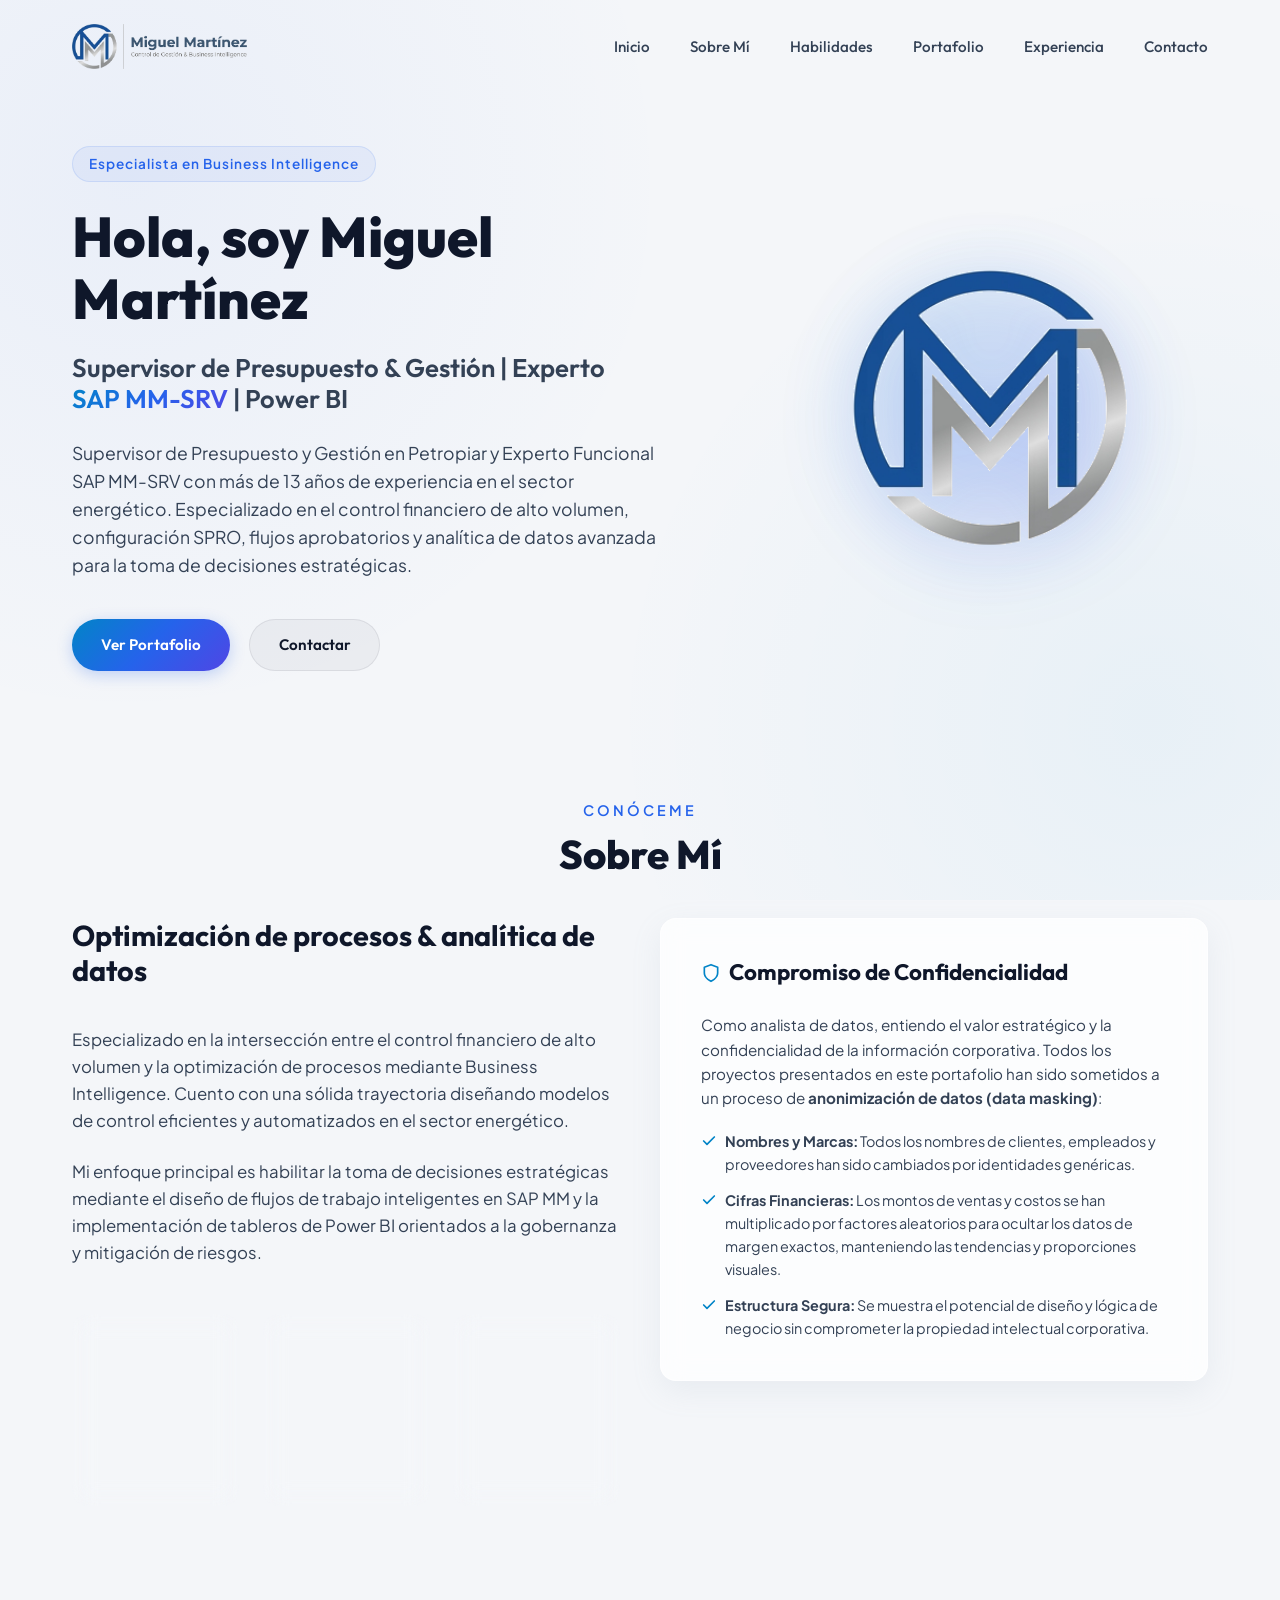
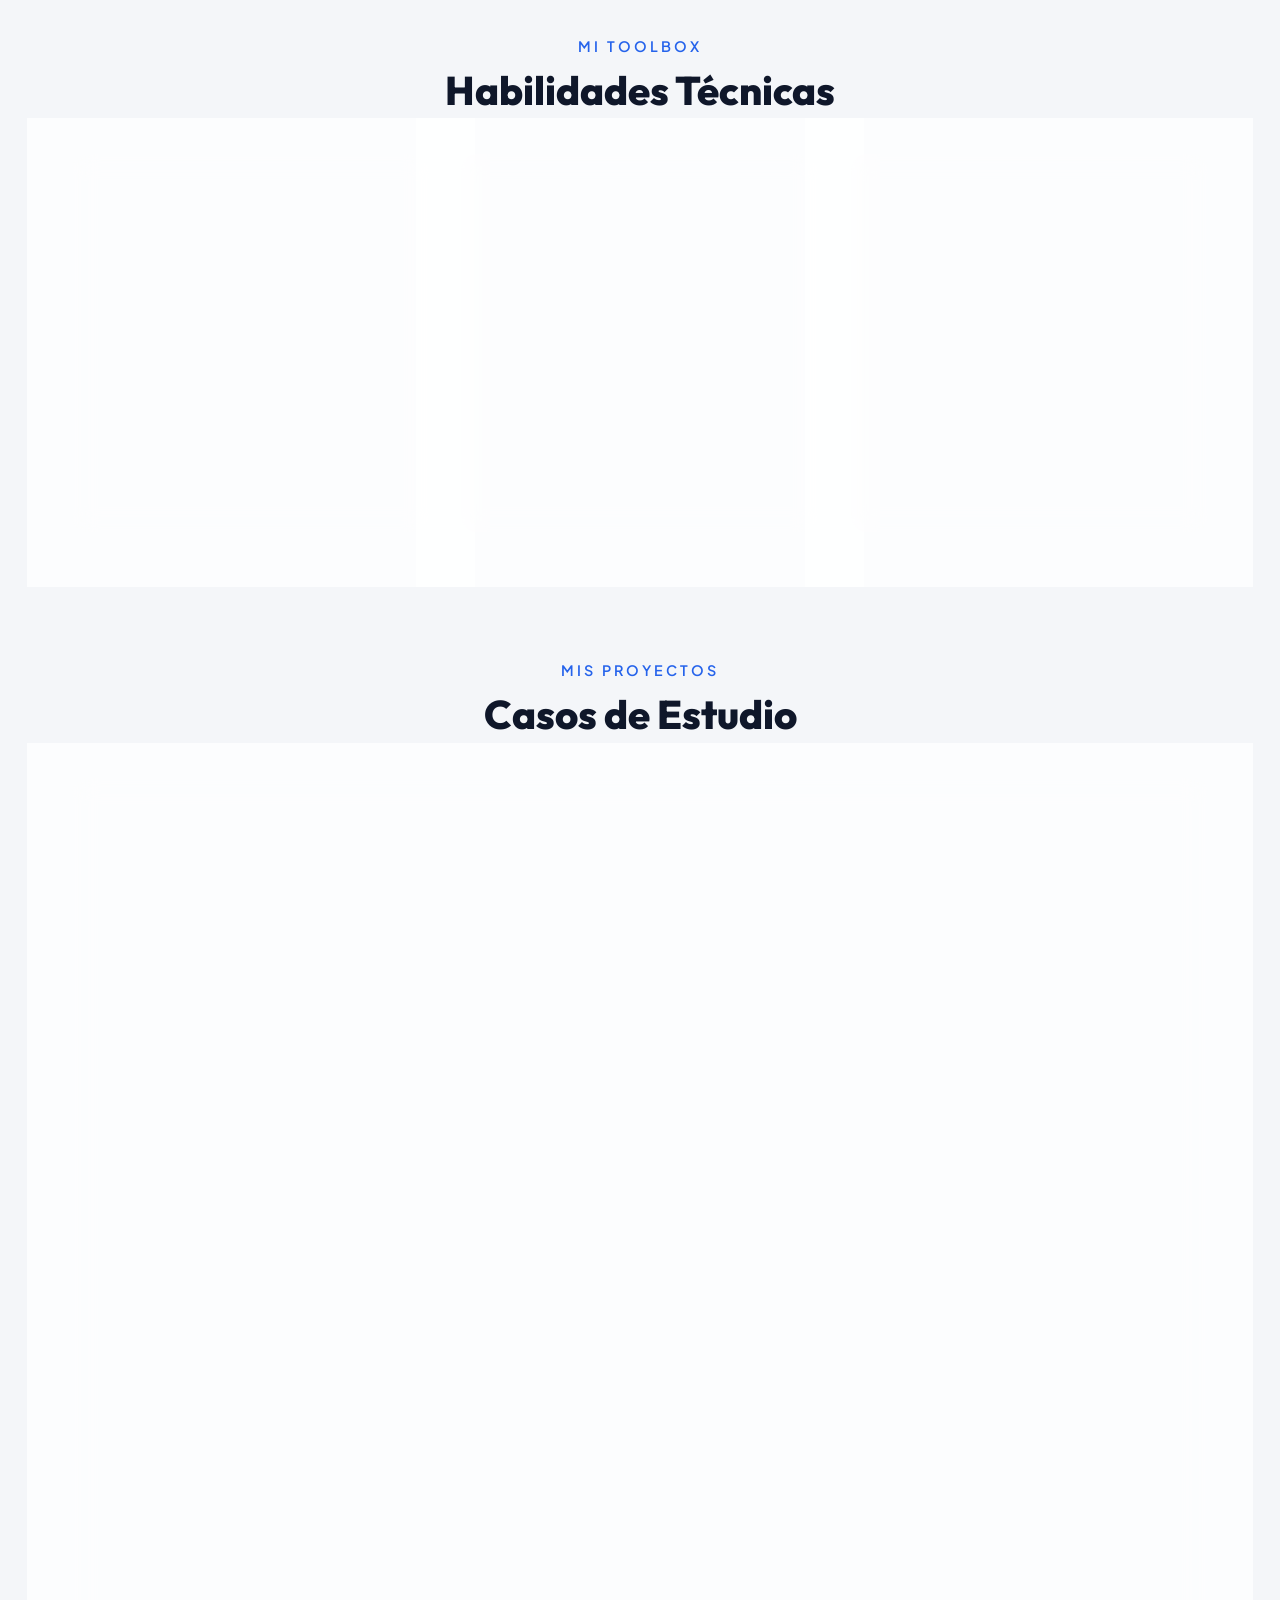
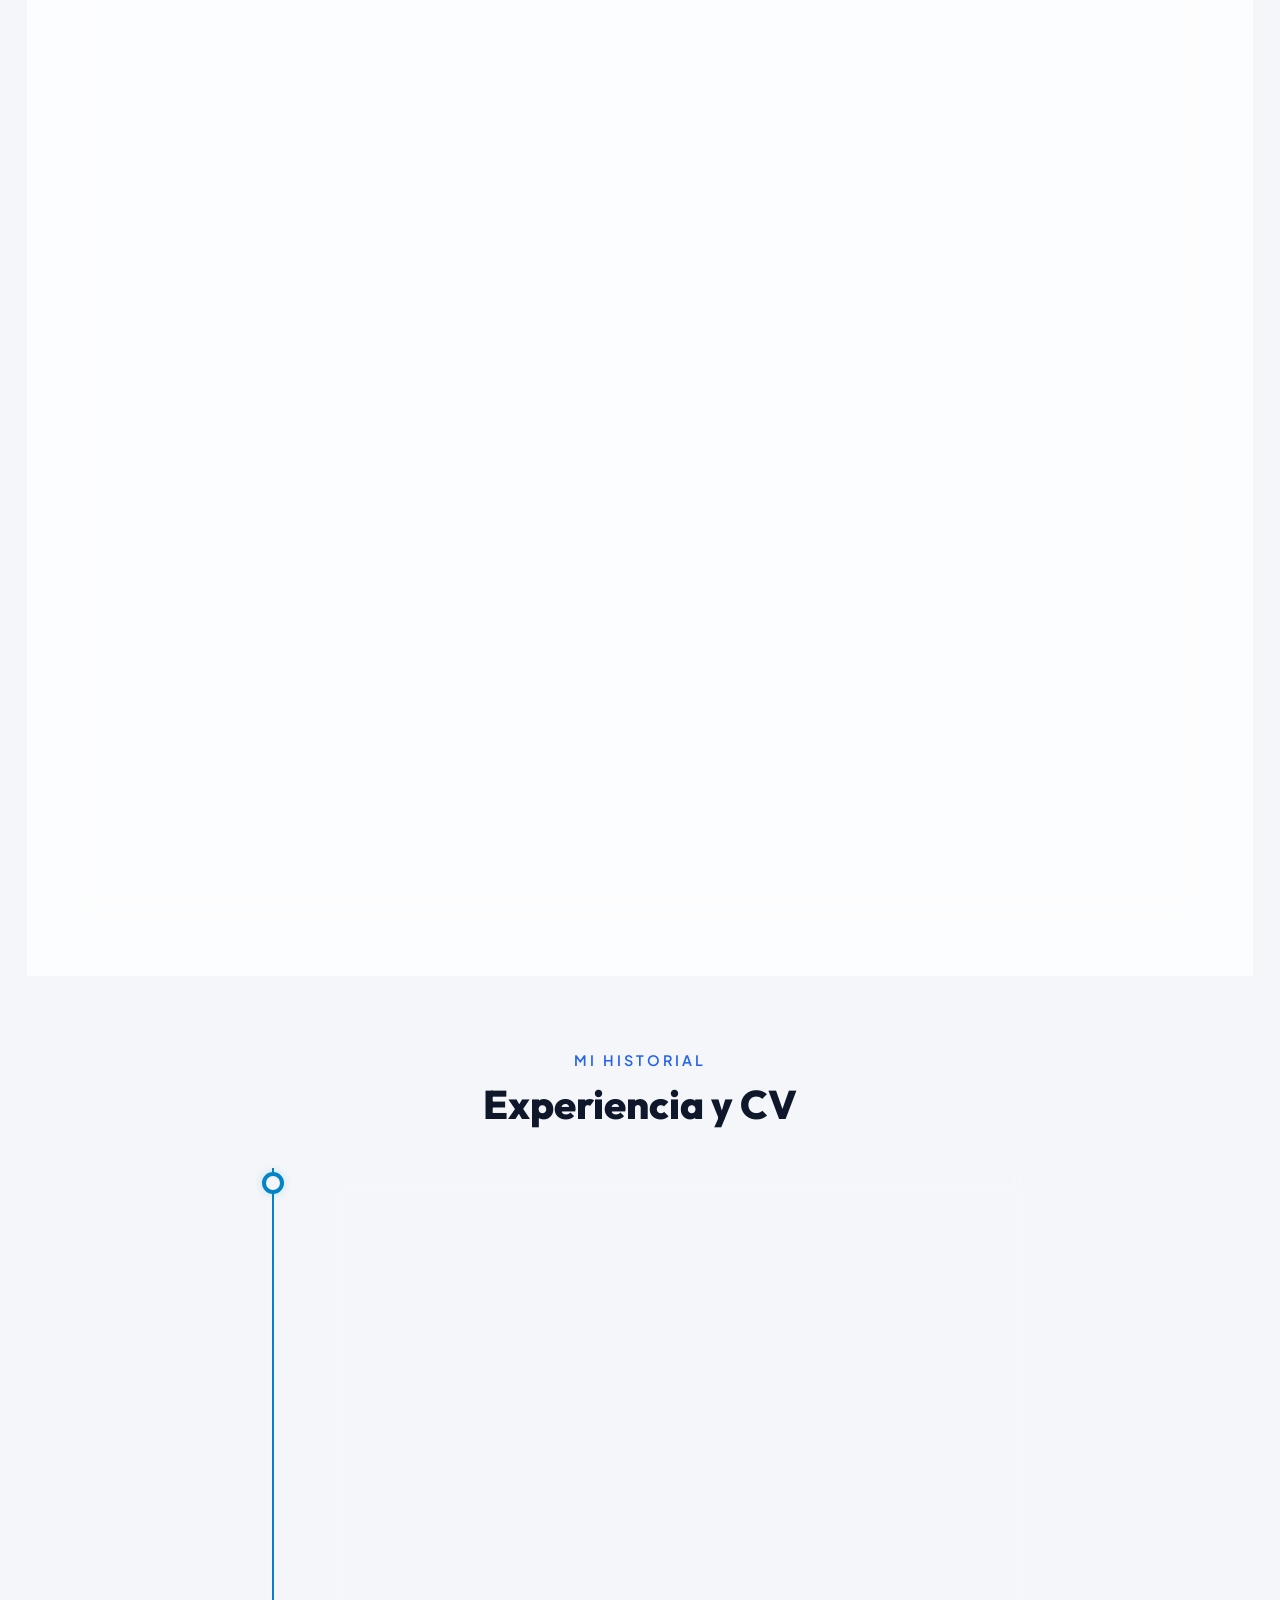
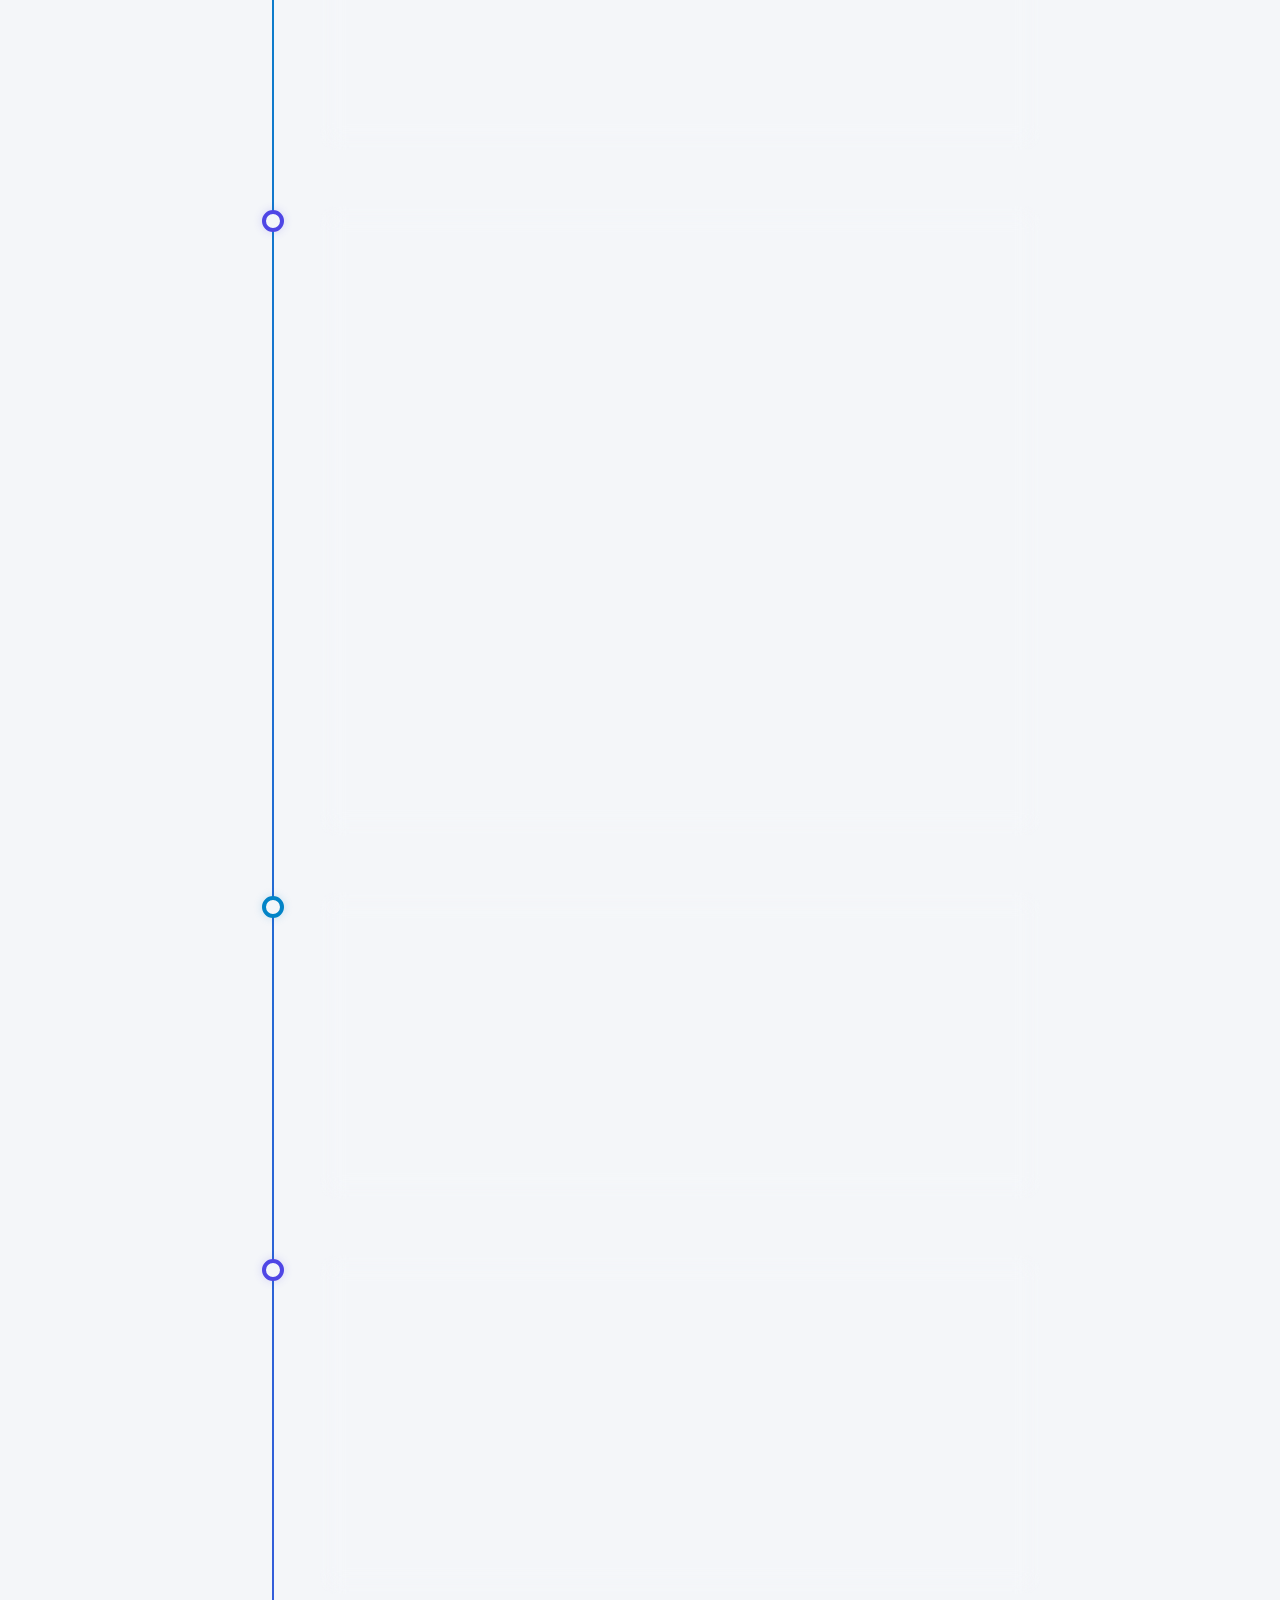
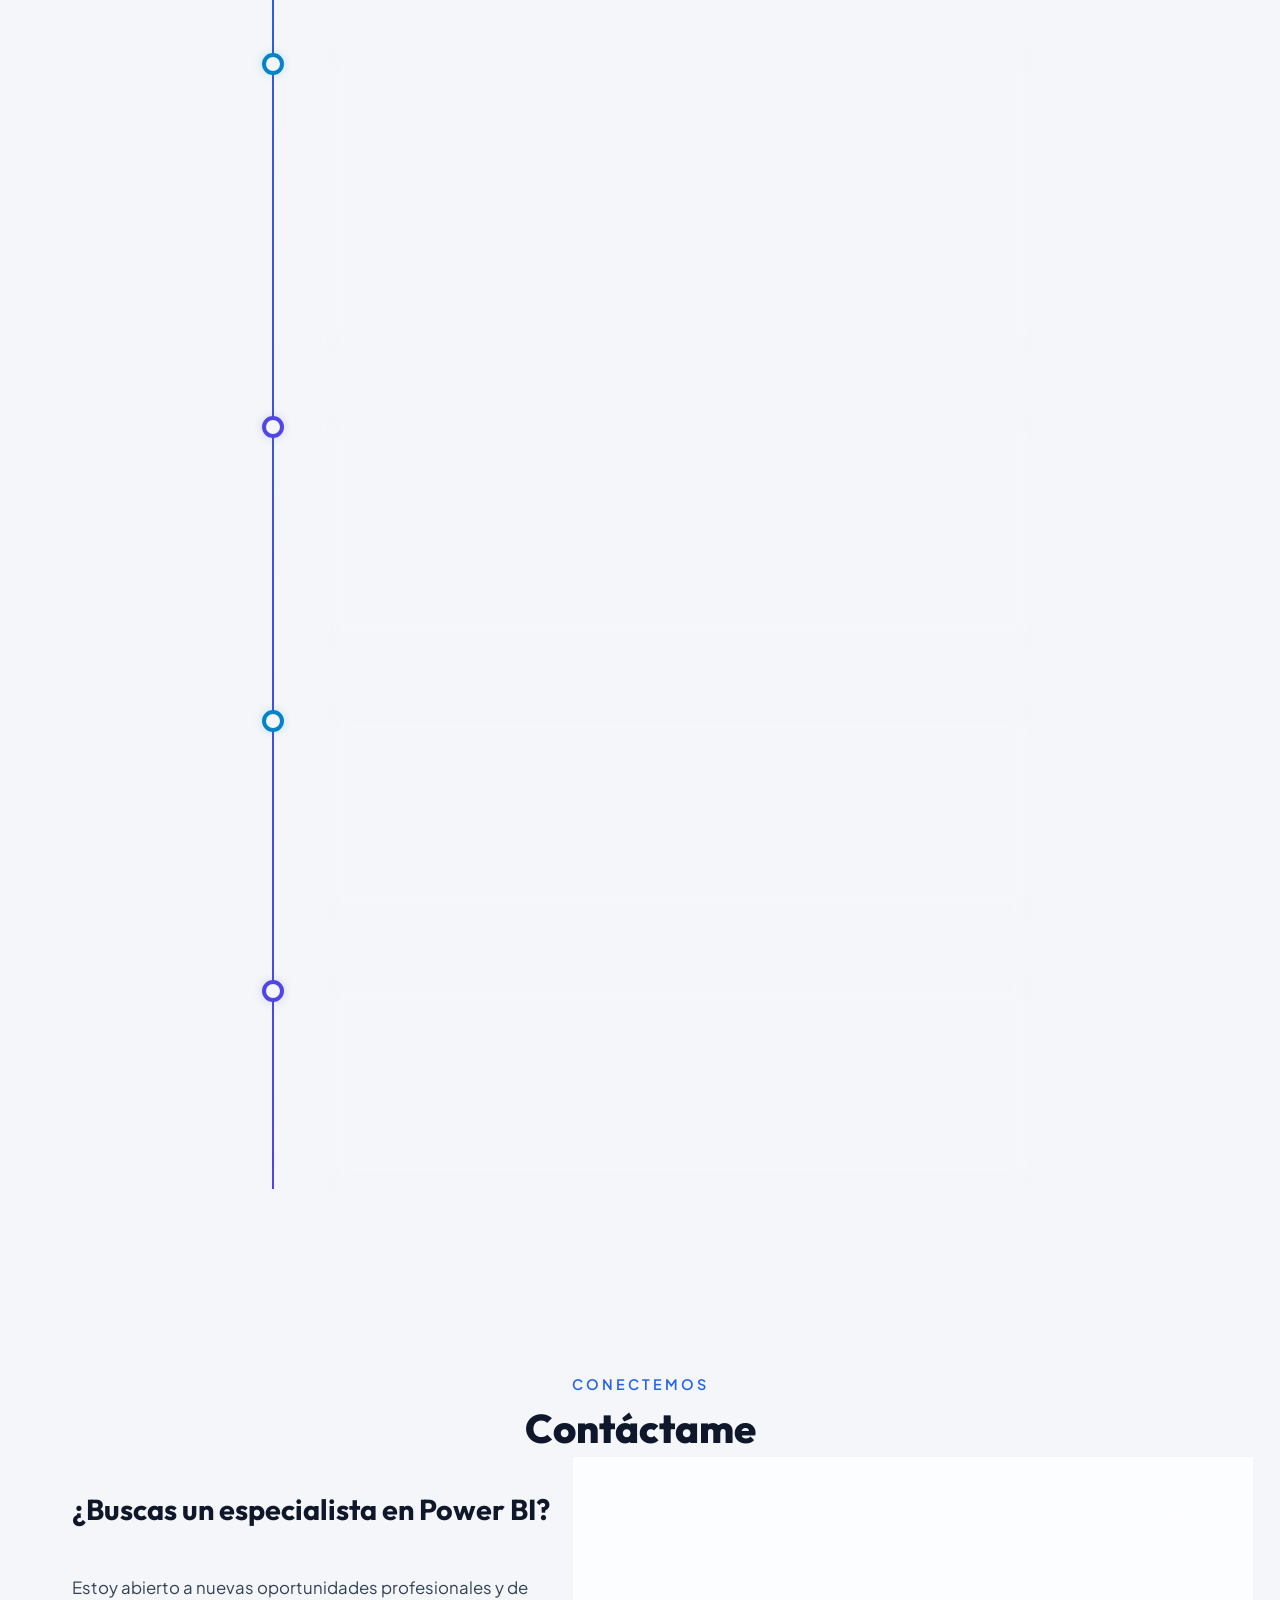
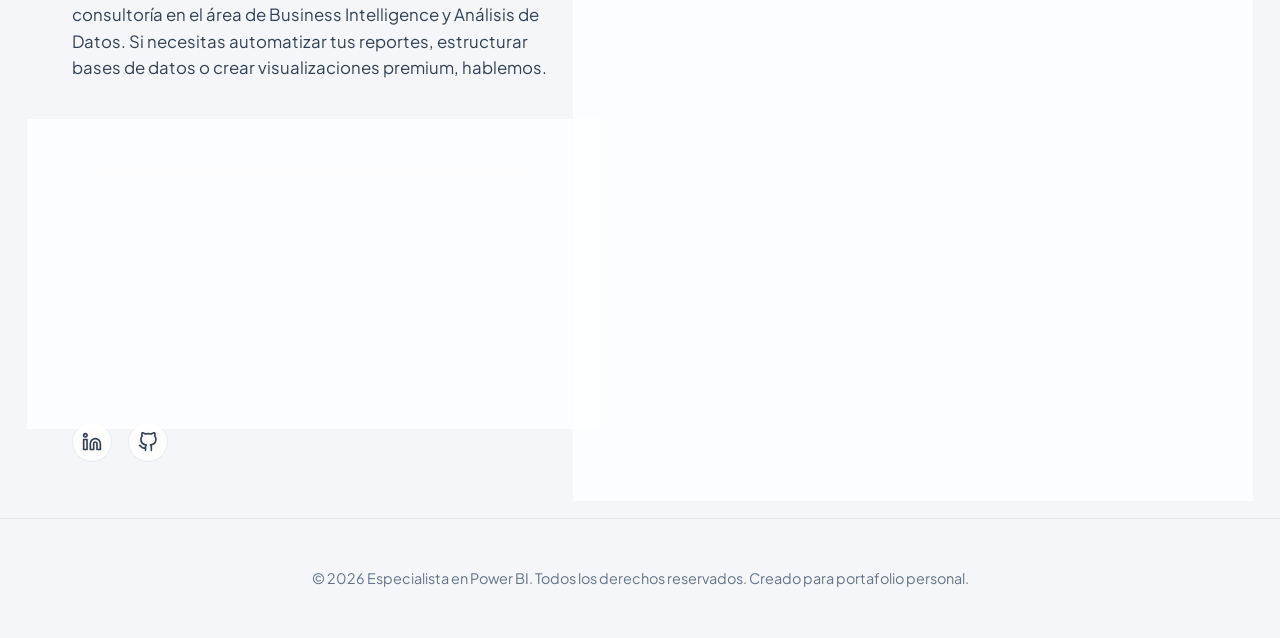
==== commit 292776bf: "Add files via upload" ====
--- a/index.html
+++ b/index.html
@@ -690,9 +690,11 @@
 
             <div class="contact-grid">
                 <div class="contact-info reveal">
-                    <h3 style="font-size: 1.8rem; margin-bottom: 1rem;">¿Buscas un experto en Gestión de Proyectos, Contratos o Análisis de Datos?</h3>
+                    <h3 style="font-size: 1.8rem; margin-bottom: 1rem;">¿Buscas un especialista en Power BI?</h3>
                     <p class="about-text" style="margin-bottom: 1.5rem;">
-                        Estoy abierto a nuevas oportunidades profesionales y de consultoría. Mi trayectoria integra la Administración y Seguimiento de Contratos (Contract Management), la optimización logística y operativa en SAP MM-SRV, y el diseño de soluciones de Business Intelligence en Power BI para el control presupuestario y la toma de decisiones.
+                        Estoy abierto a nuevas oportunidades profesionales y de consultoría en el área de Business
+                        Intelligence y Análisis de Datos. Si necesitas automatizar tus reportes, estructurar bases de
+                        datos o crear visualizaciones premium, hablemos.
                     </p>
 
                     <div class="glass-card contact-card" style="margin-top: 1rem;">
@@ -750,8 +752,7 @@
                 </div>
 
                 <div class="glass-card contact-form-card reveal">
-                    <form class="contact-form" id="contact-form" action="https://formsubmit.co/el/nubehe" method="POST" target="_blank">
-                        <input type="hidden" name="_next" value="https://martinezmiguel27.github.io/Portafolio/">
+                    <form class="contact-form" id="contact-form" action="https://formsubmit.co/TU_CORREO_AQUI" method="POST">
                         <div class="form-group">
                             <label for="name" class="form-label">Nombre Completo</label>
                             <input type="text" id="name" name="name" class="form-input" placeholder="Ingresa tu nombre" required>
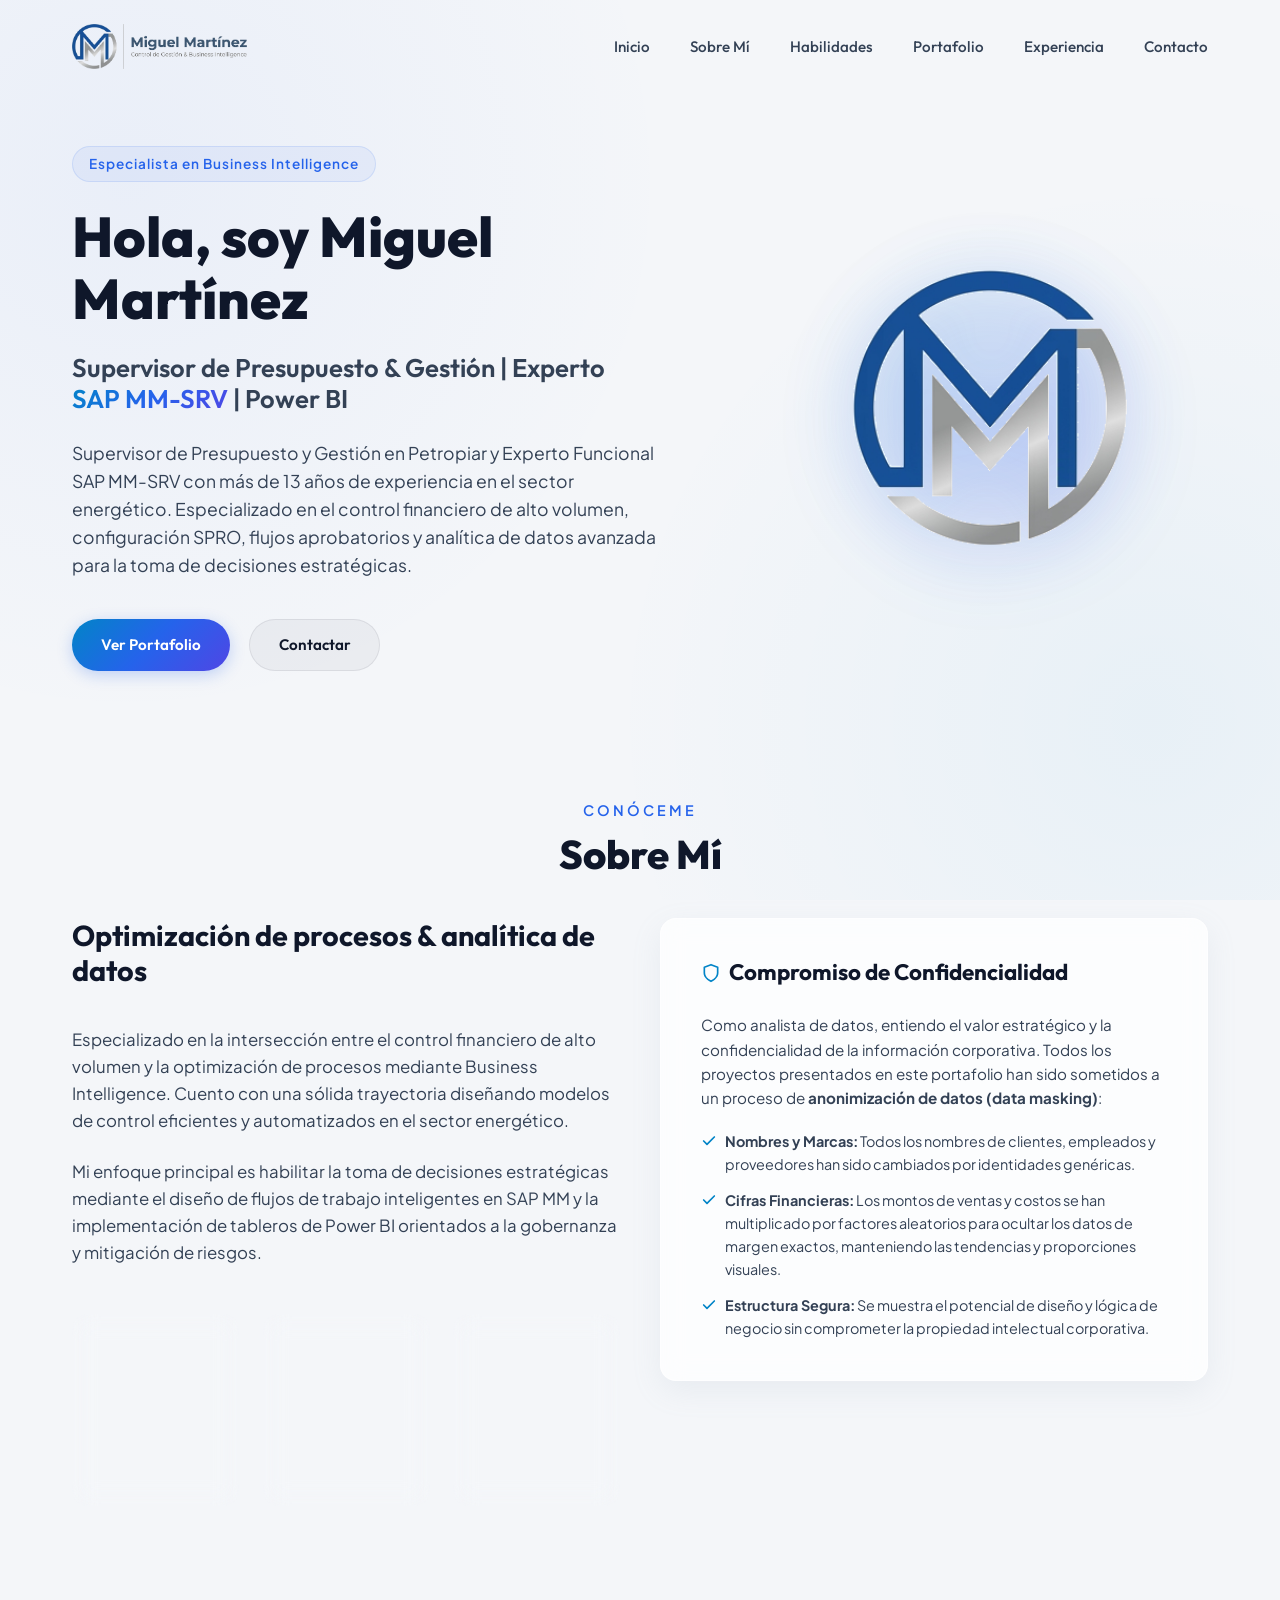
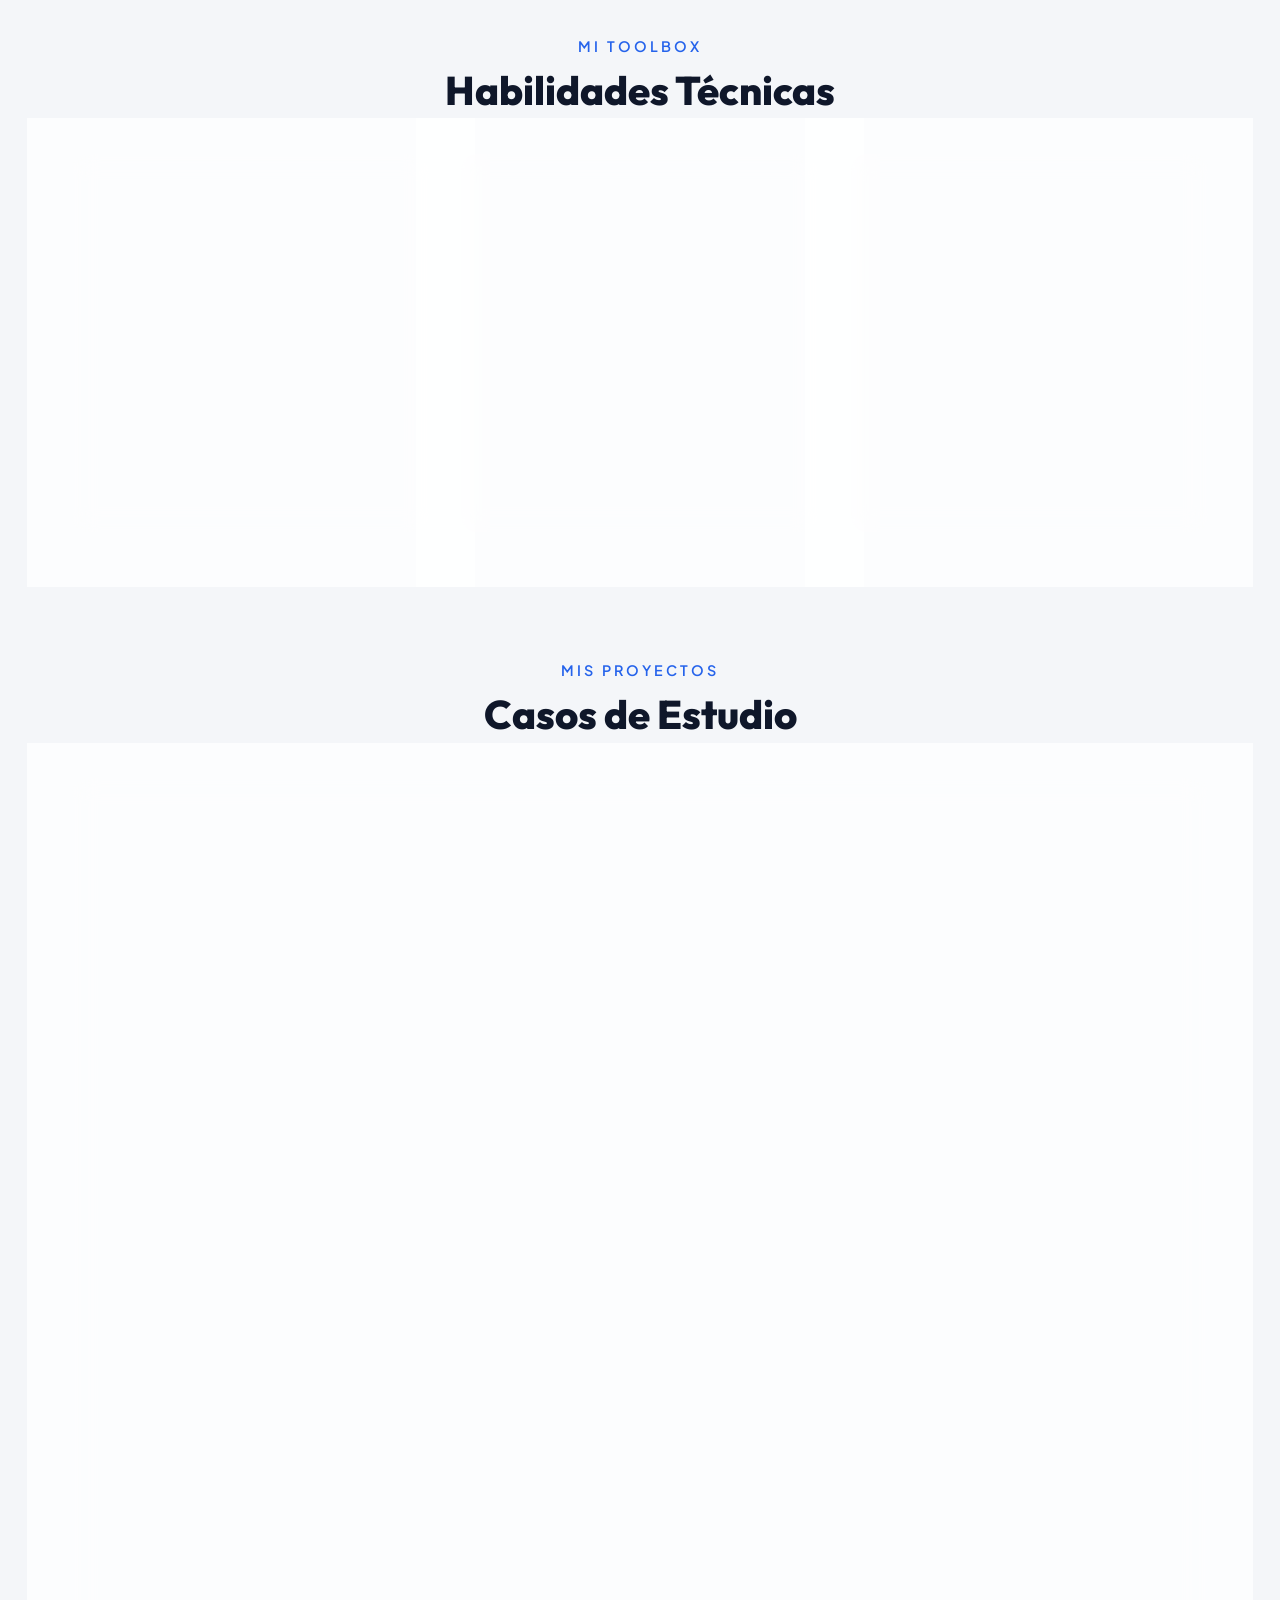
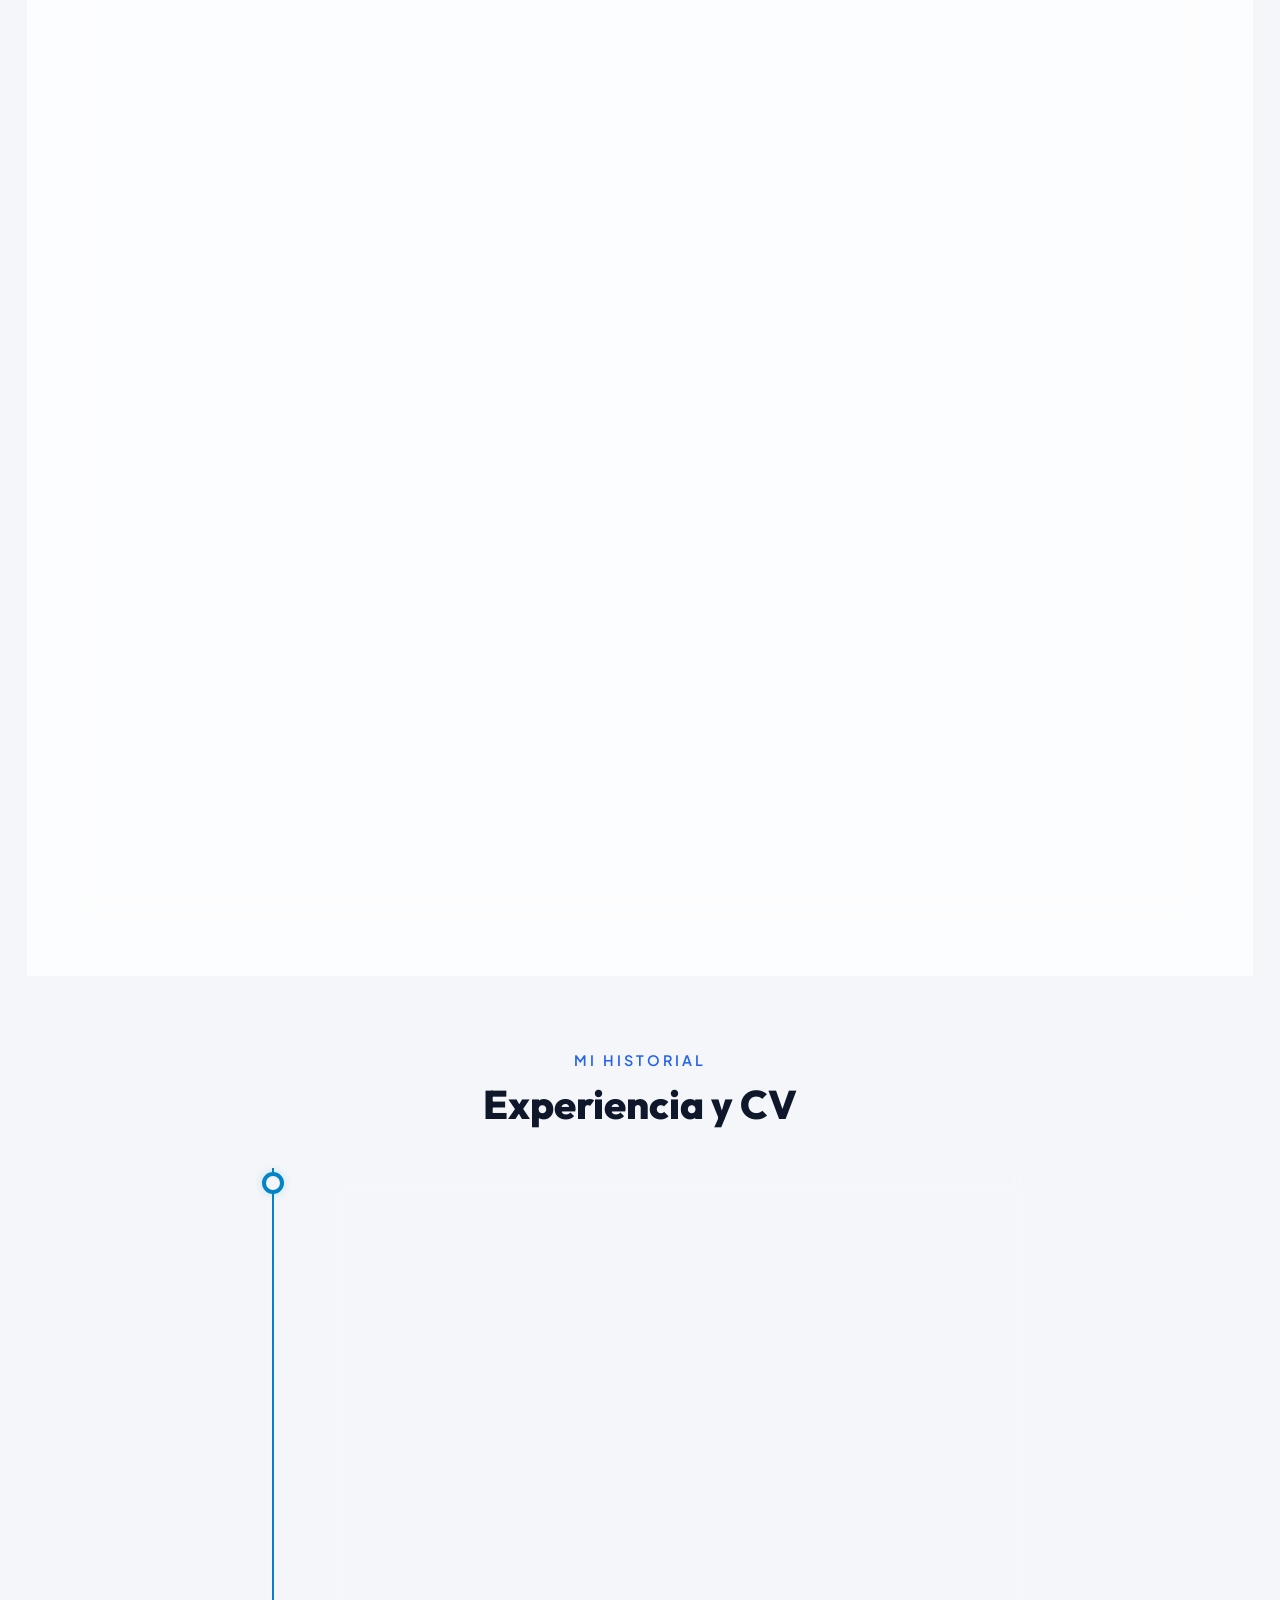
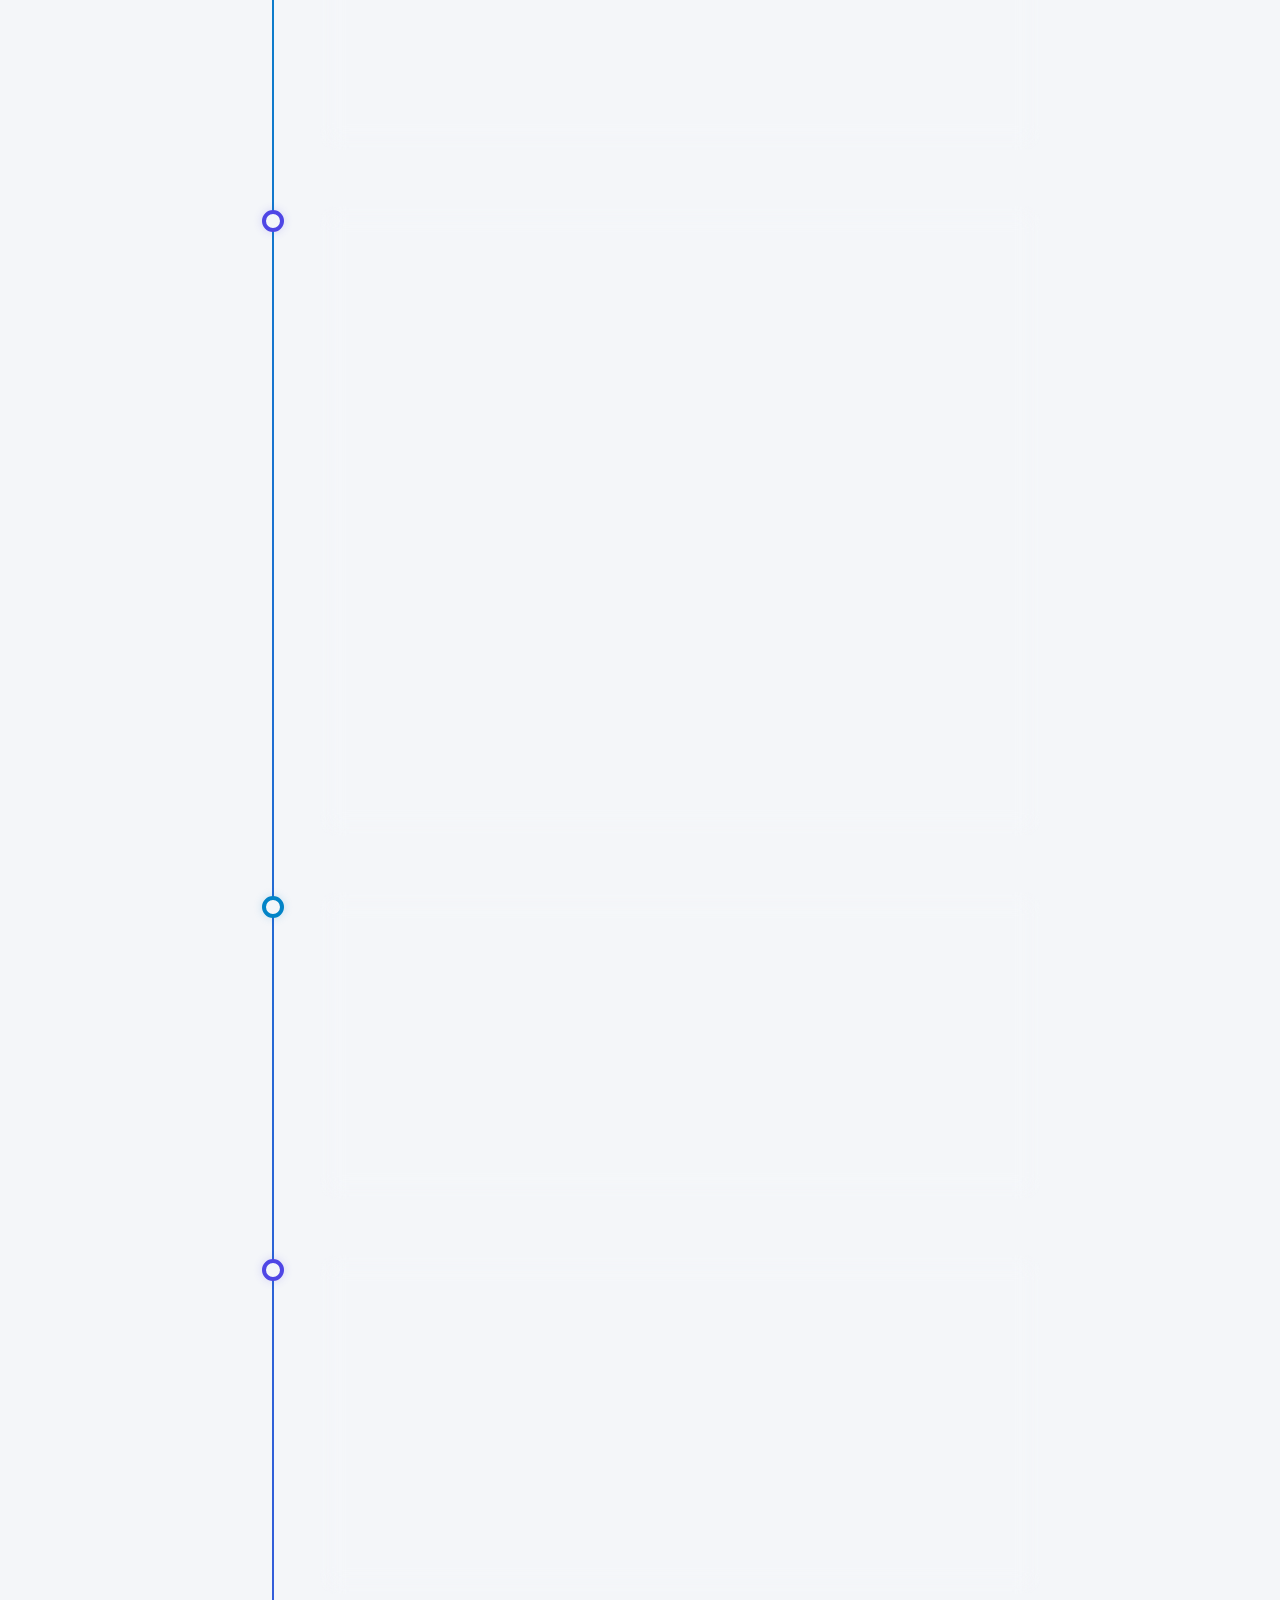
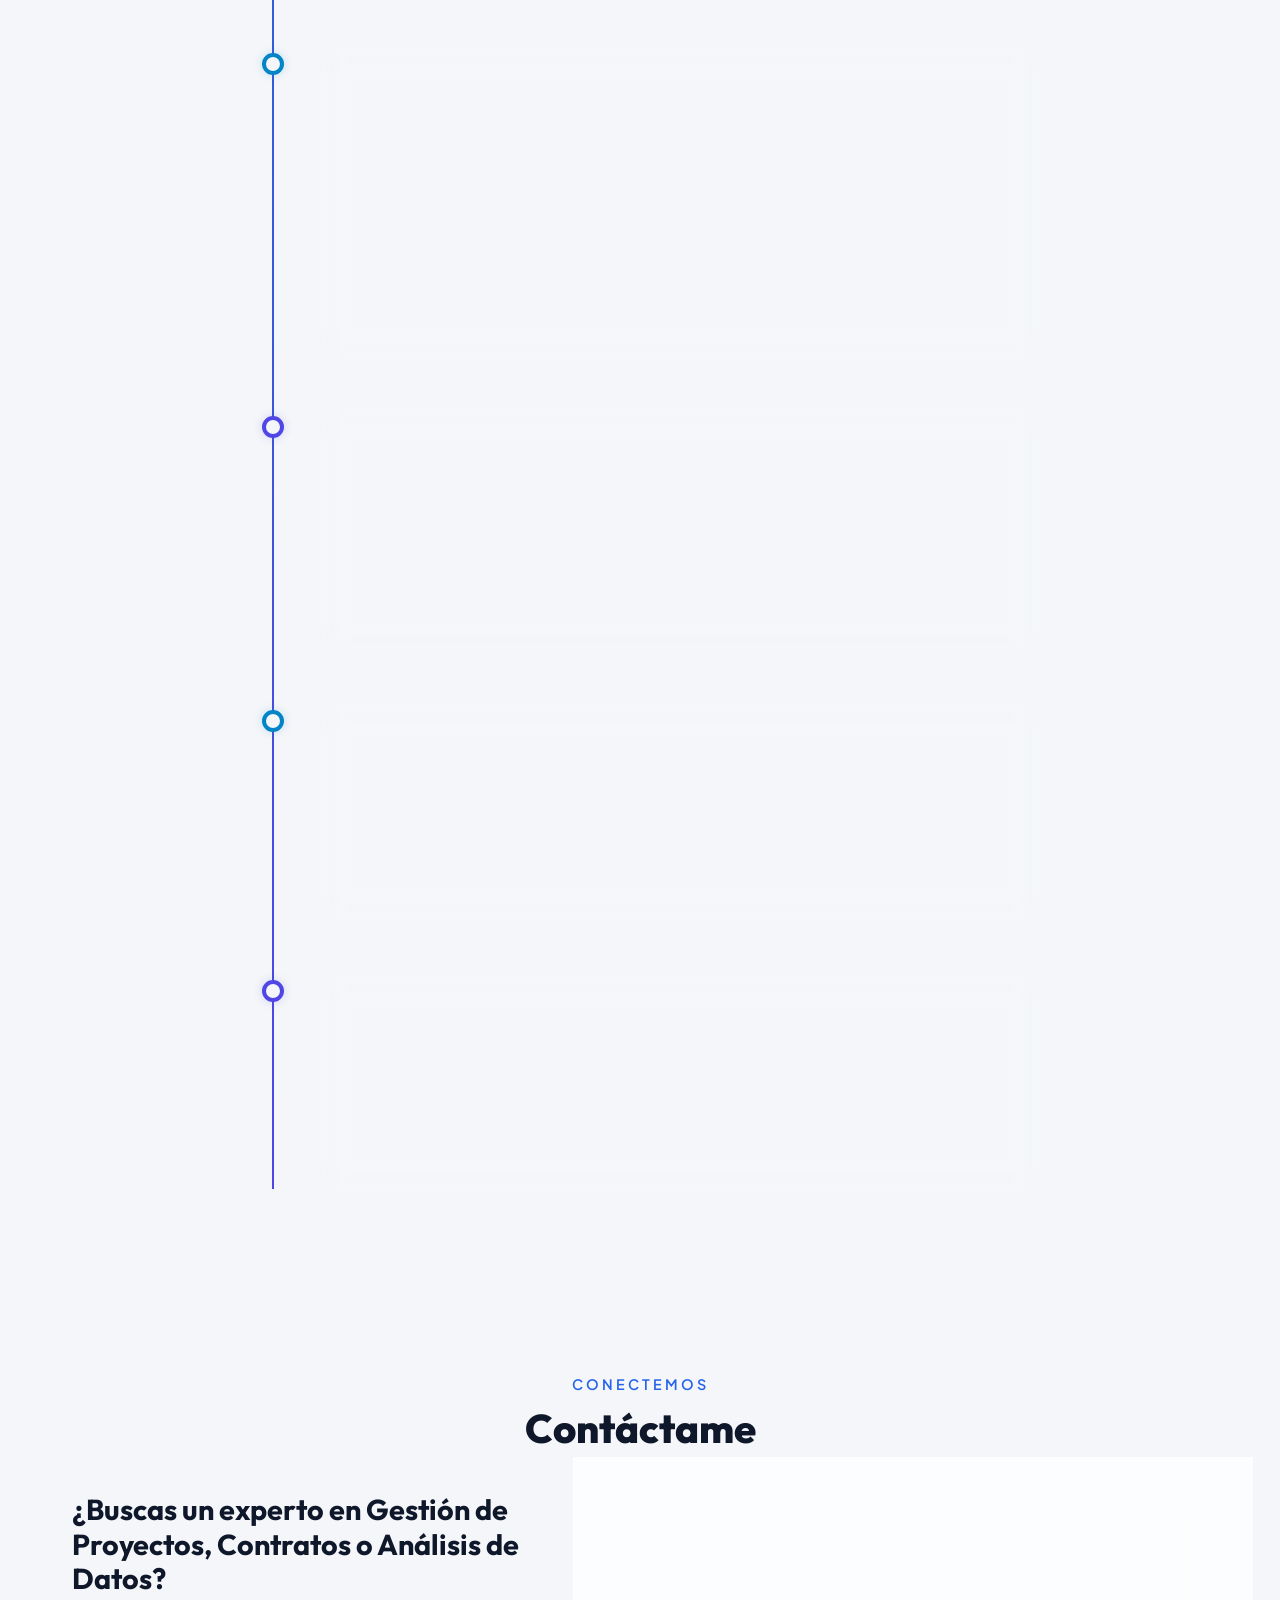
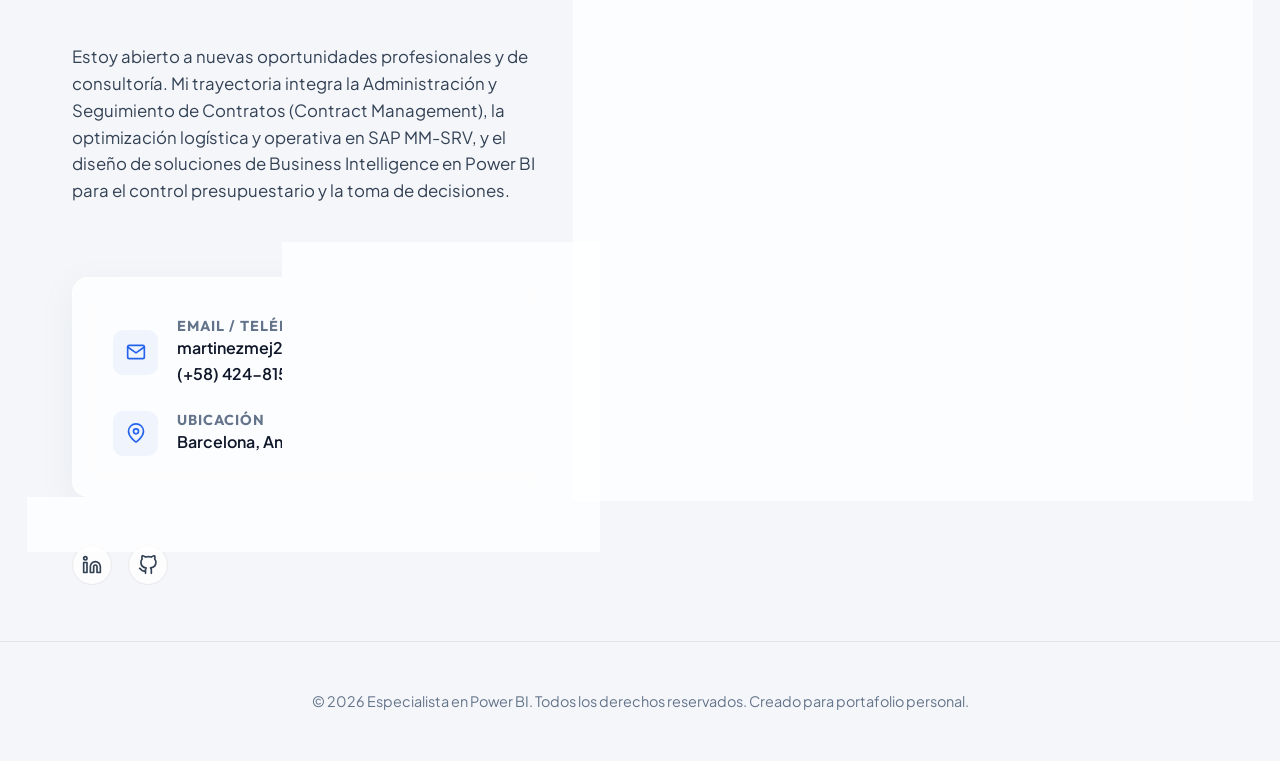
==== commit 2ee571fd: "Add files via upload" ====
--- a/index.html
+++ b/index.html
@@ -690,11 +690,9 @@
 
             <div class="contact-grid">
                 <div class="contact-info reveal">
-                    <h3 style="font-size: 1.8rem; margin-bottom: 1rem;">¿Buscas un especialista en Power BI?</h3>
+                    <h3 style="font-size: 1.8rem; margin-bottom: 1rem;">¿Buscas un experto en Gestión de Proyectos, Contratos o Análisis de Datos?</h3>
                     <p class="about-text" style="margin-bottom: 1.5rem;">
-                        Estoy abierto a nuevas oportunidades profesionales y de consultoría en el área de Business
-                        Intelligence y Análisis de Datos. Si necesitas automatizar tus reportes, estructurar bases de
-                        datos o crear visualizaciones premium, hablemos.
+                        Estoy abierto a nuevas oportunidades profesionales y de consultoría. Mi trayectoria integra la Administración y Seguimiento de Contratos (Contract Management), la optimización logística y operativa en SAP MM-SRV, y el diseño de soluciones de Business Intelligence en Power BI para el control presupuestario y la toma de decisiones.
                     </p>
 
                     <div class="glass-card contact-card" style="margin-top: 1rem;">
@@ -752,7 +750,8 @@
                 </div>
 
                 <div class="glass-card contact-form-card reveal">
-                    <form class="contact-form" id="contact-form" action="https://formsubmit.co/TU_CORREO_AQUI" method="POST">
+                    <form class="contact-form" id="contact-form" action="https://formsubmit.co/martinezmej27@gmail.com" method="POST" target="_blank">
+                        <input type="hidden" name="_next" value="https://martinezmiguel27.github.io/Portafolio/">
                         <div class="form-group">
                             <label for="name" class="form-label">Nombre Completo</label>
                             <input type="text" id="name" name="name" class="form-input" placeholder="Ingresa tu nombre" required>
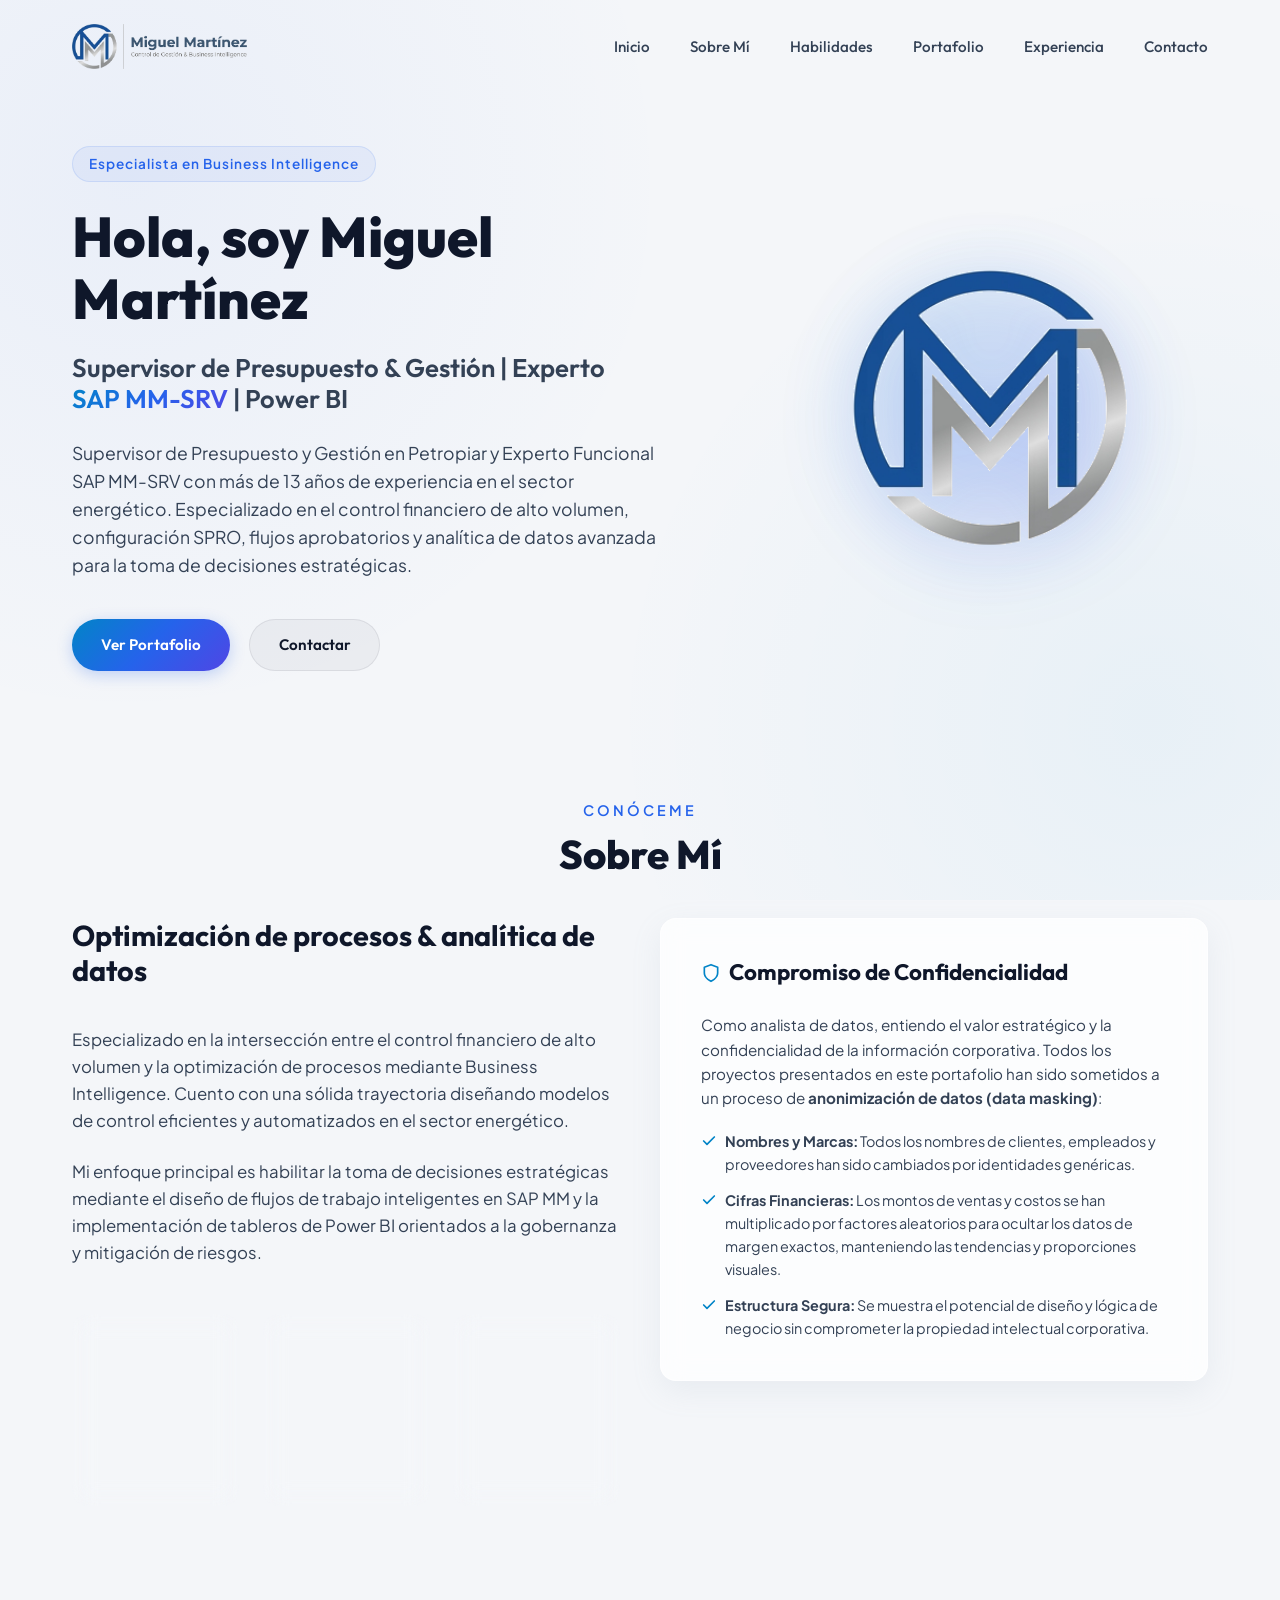
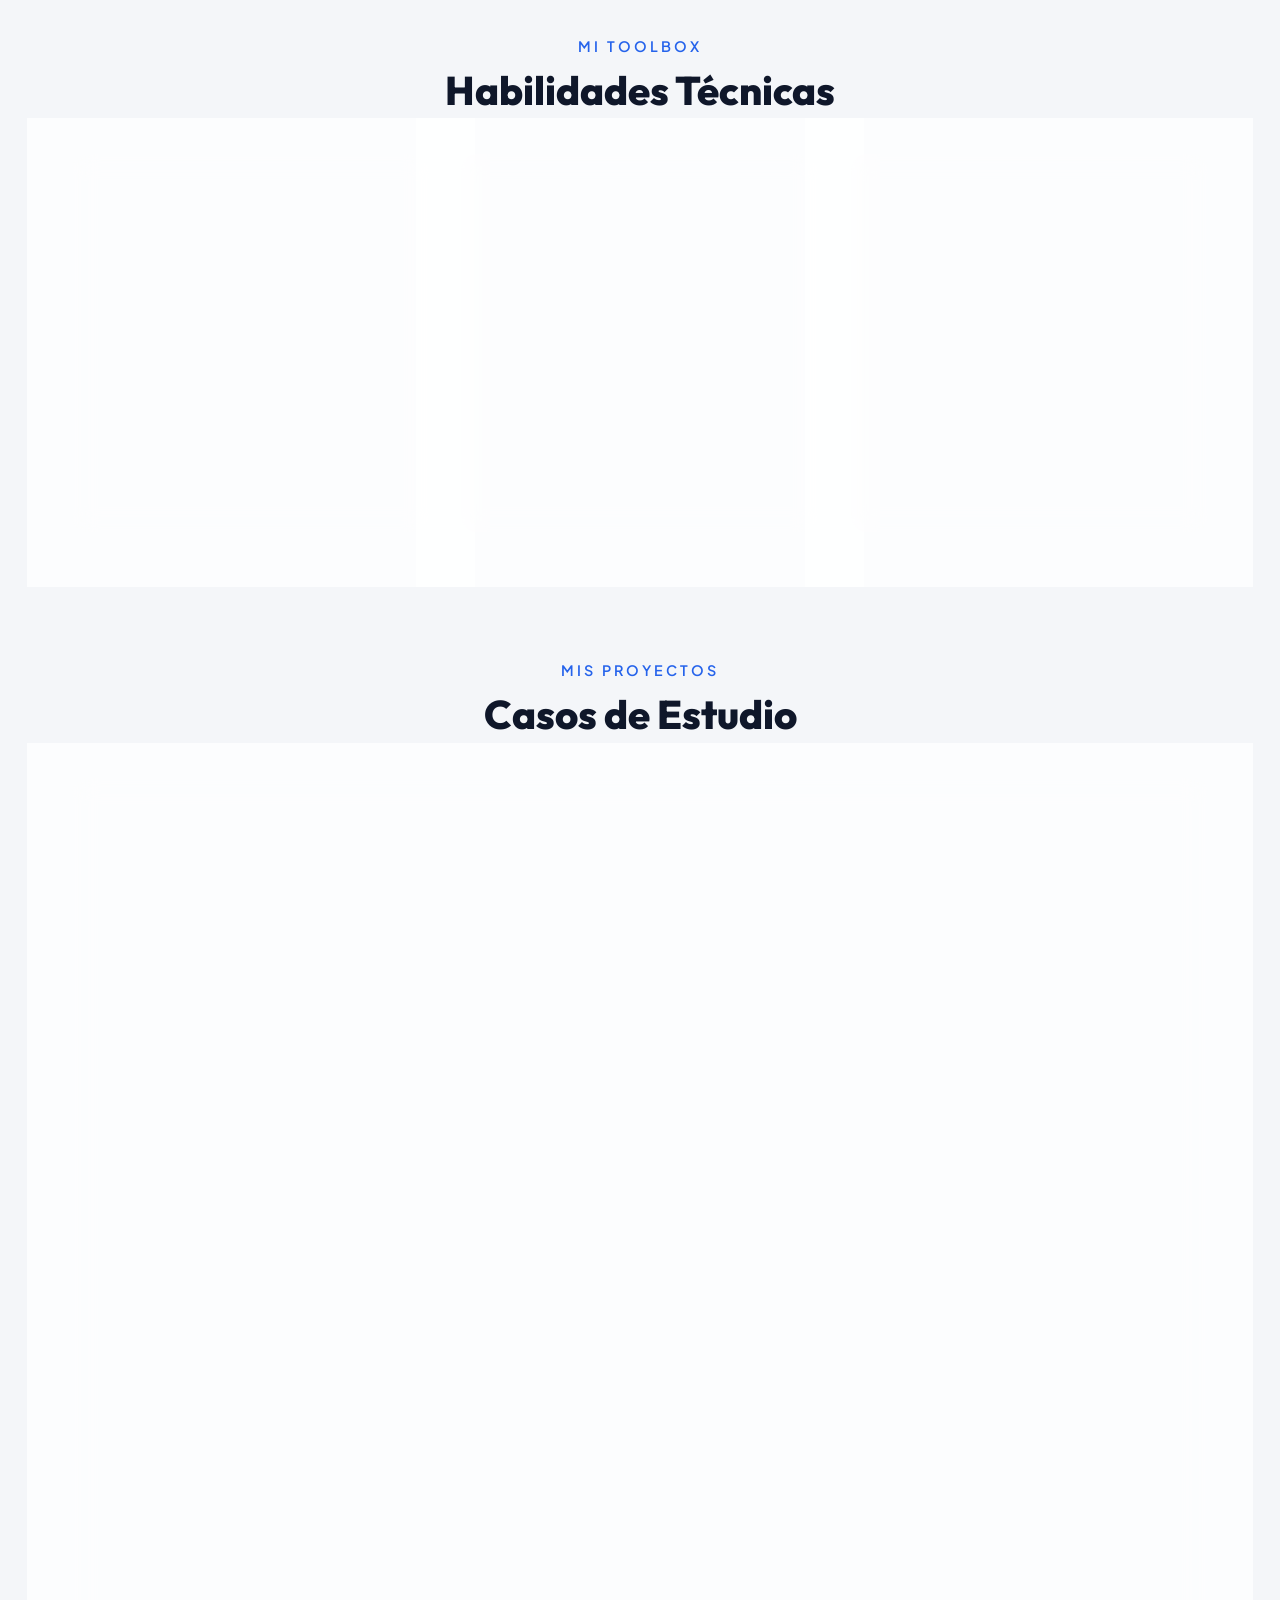
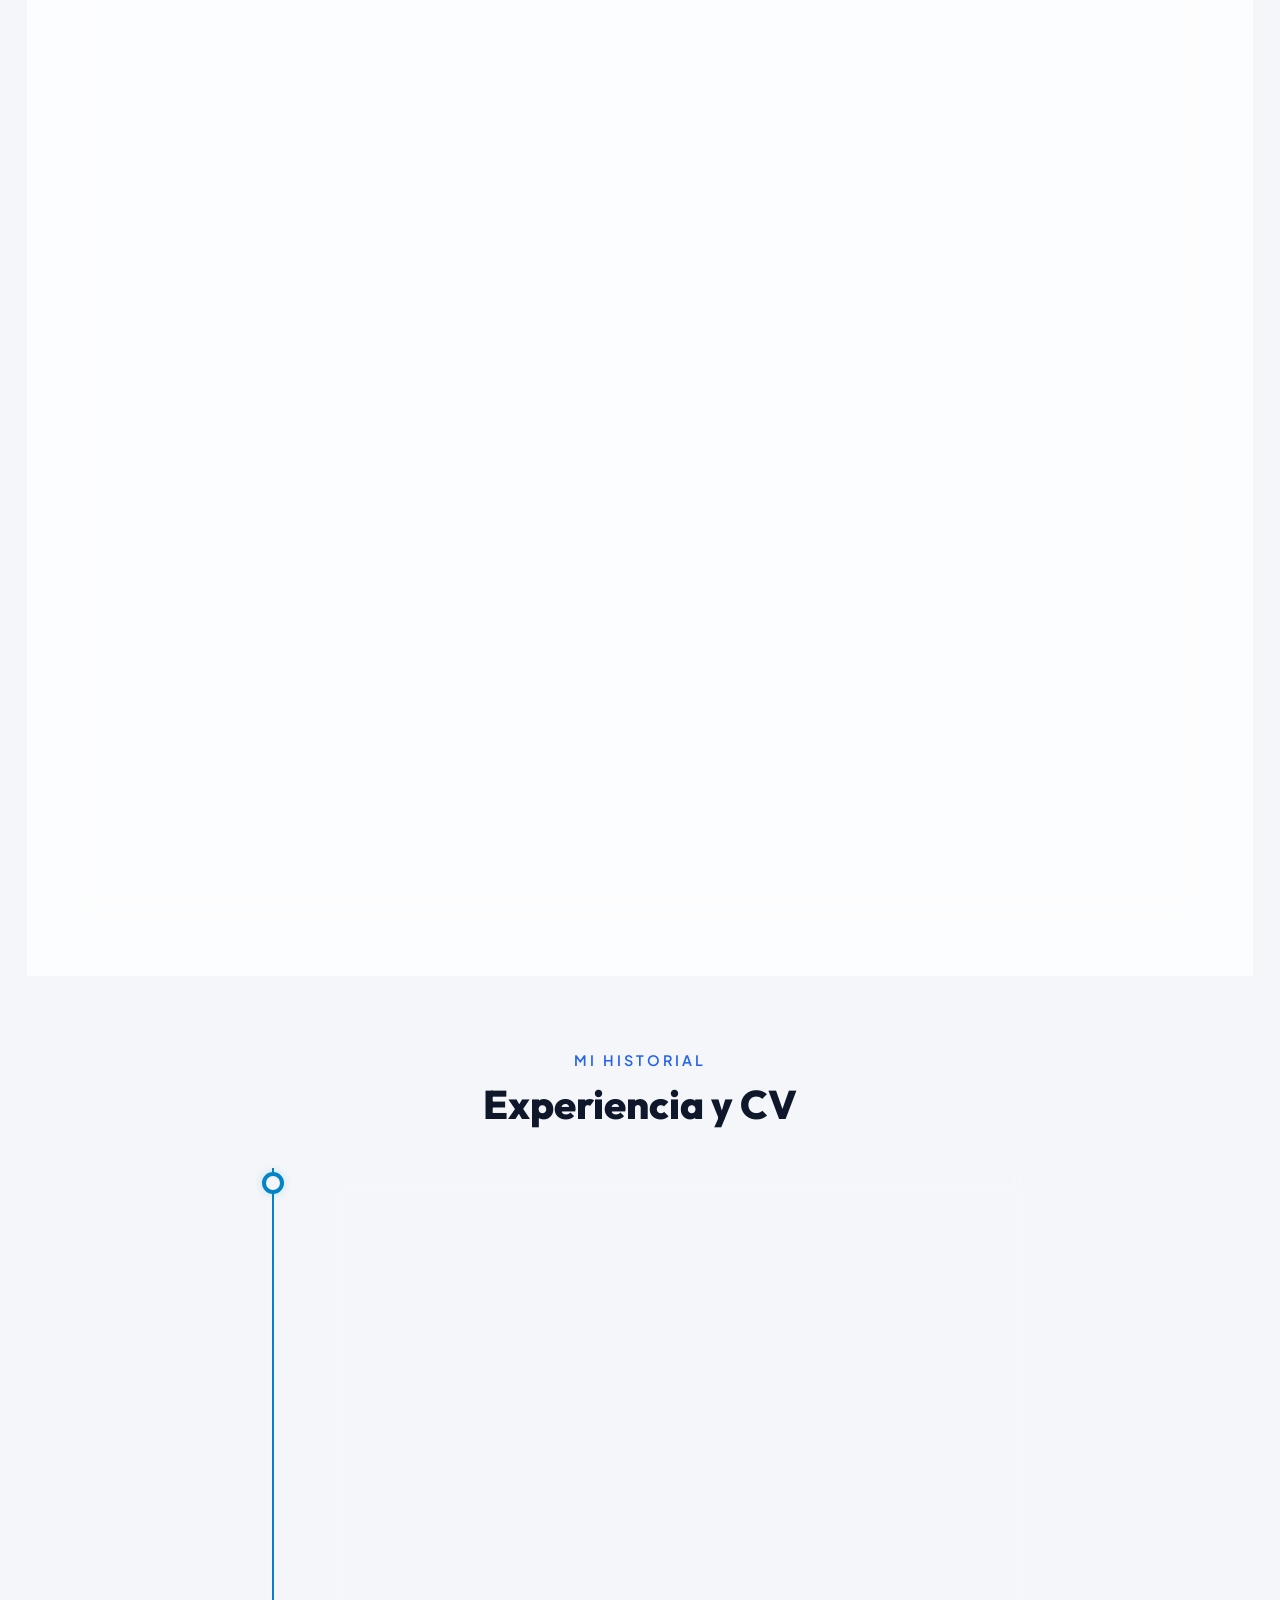
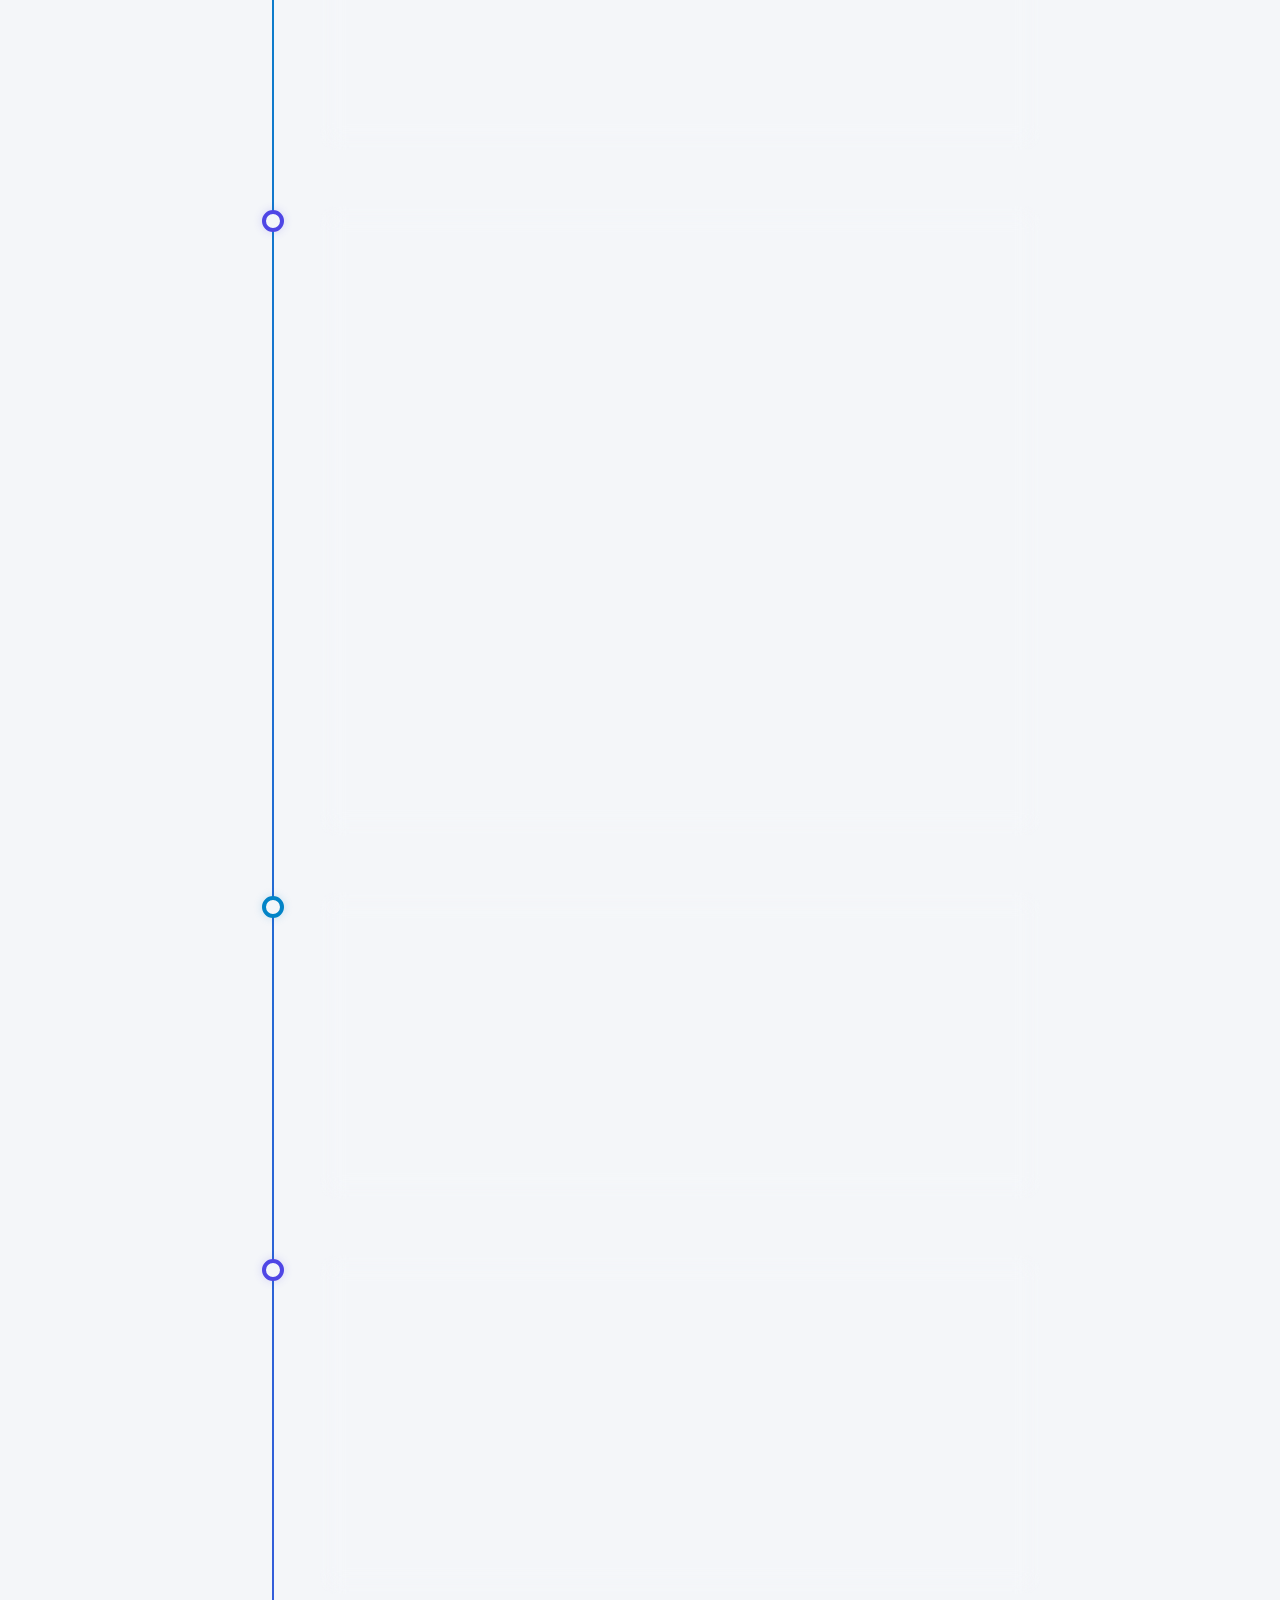
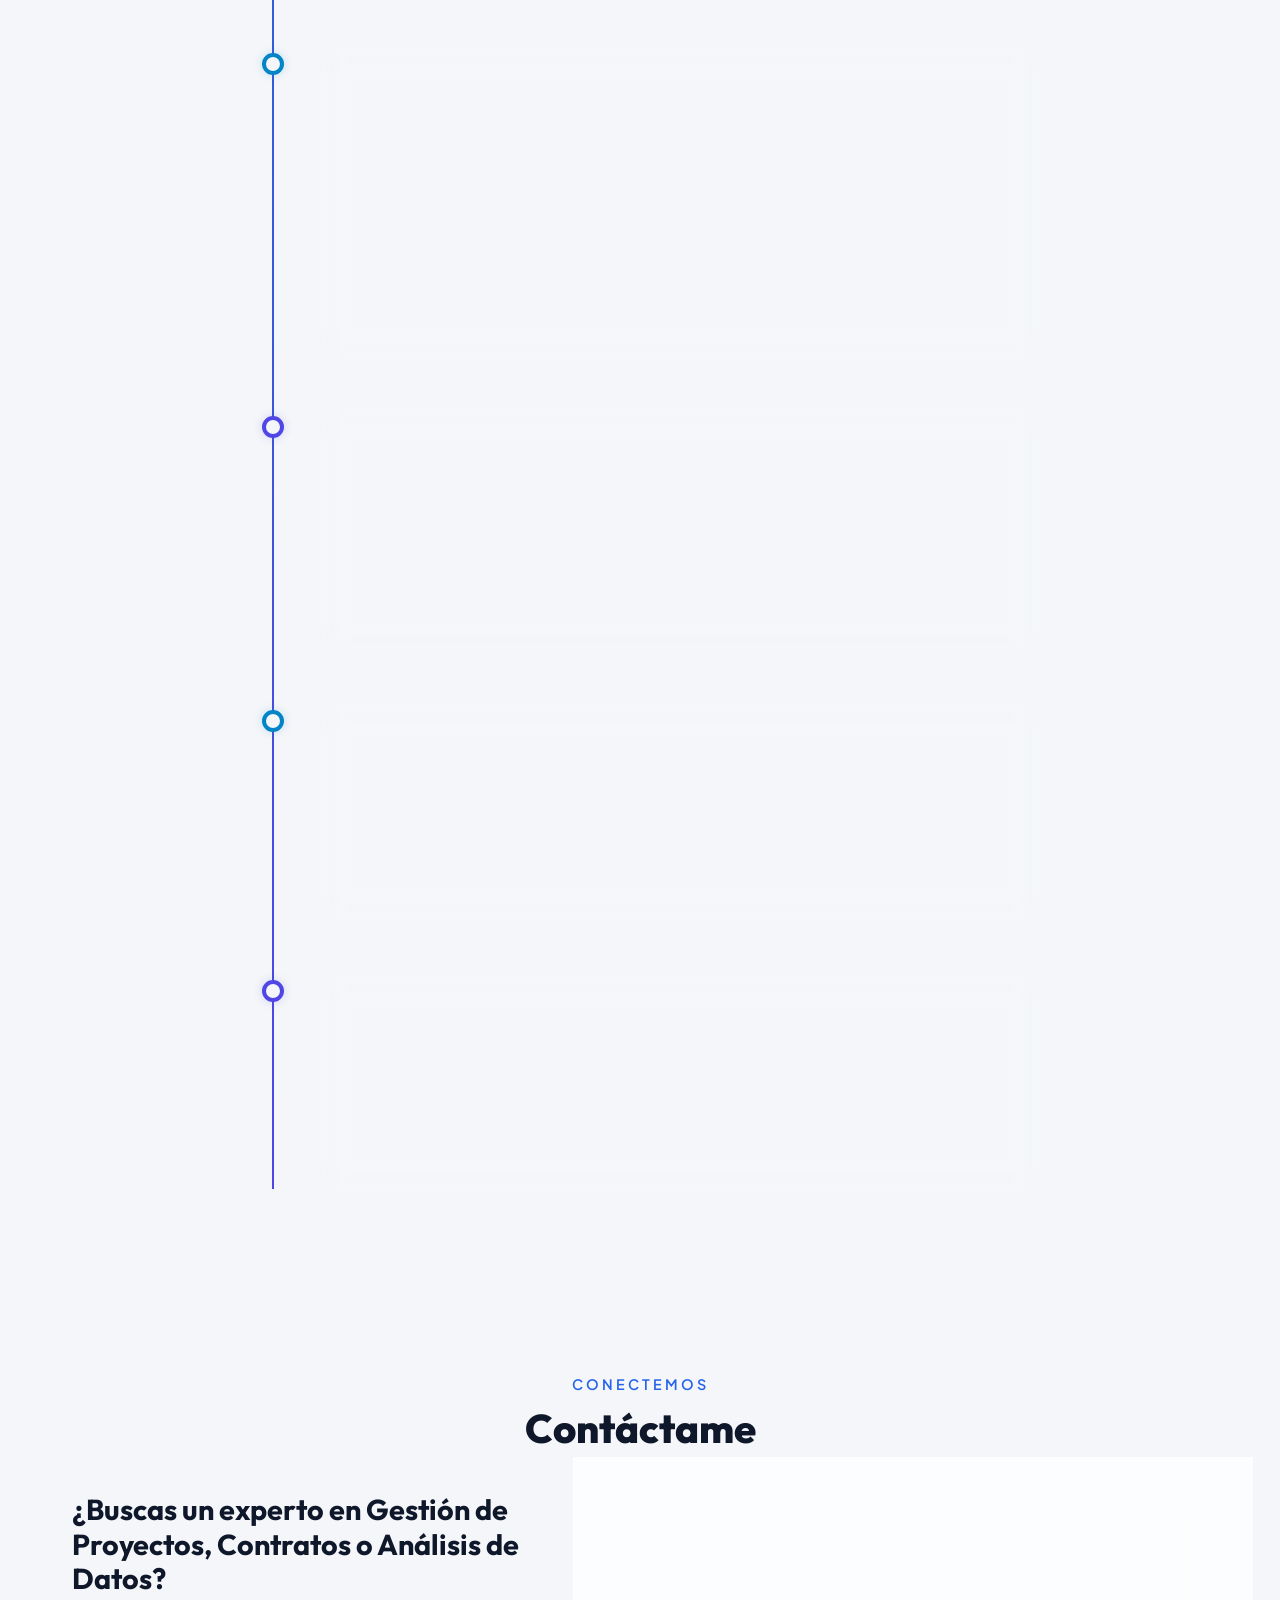
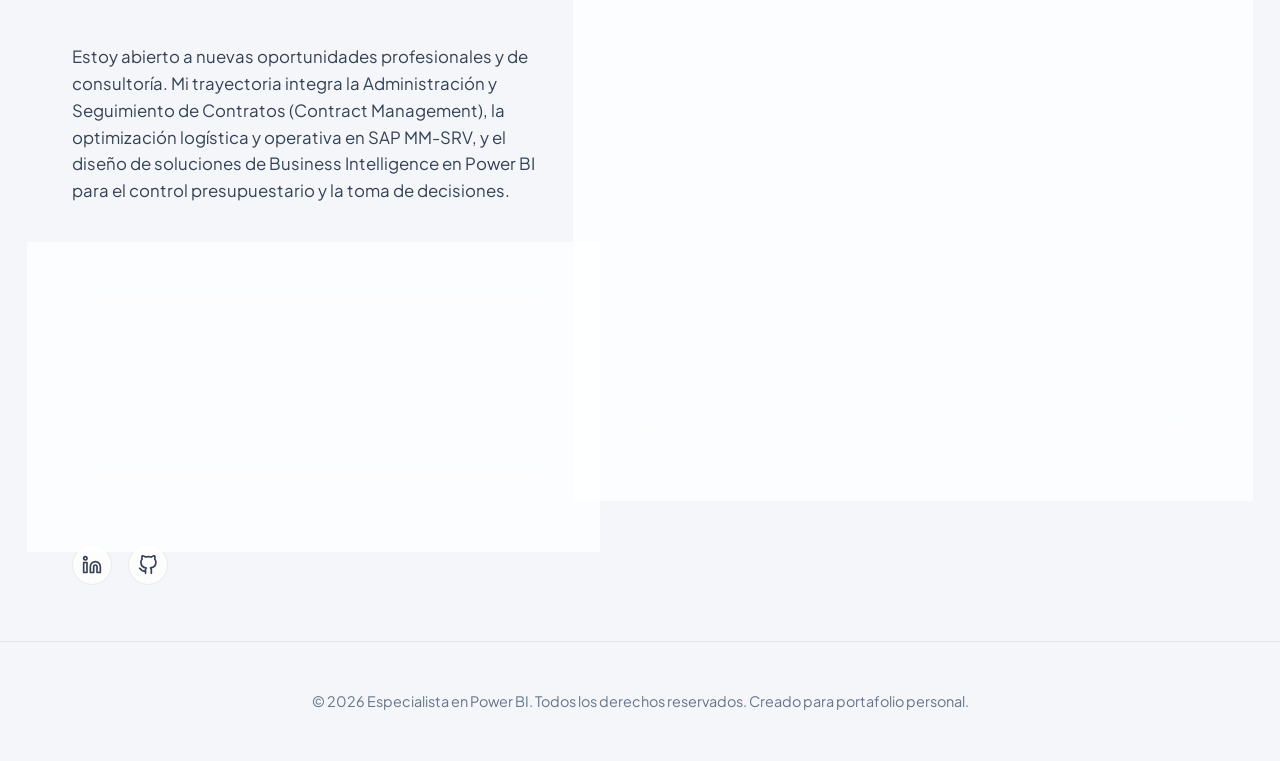
==== commit e9914d1a: "Add files via upload" ====
--- a/index.html
+++ b/index.html
@@ -315,7 +315,7 @@
                         <div class="showcase-screen-container"
                             style="position: relative; aspect-ratio: 16/9; overflow: hidden; border-radius: 12px; background: #000;">
                             <!-- Interactive Power BI iframe -->
-                            <iframe id="showcase-iframe" title="Dashboard Interactivo" src="https://app.powerbi.com/view?r=eyJrIjoiZTJkNThjZDYtMTIxNC00ZjFmLWI1YWItOGNiYmQ2ODVhNmMyIiwidCI6IjYzMmJjZDI5LTZkOTctNDQyZS04ZjcxLTZlMmY2NThlMWU5OSIsImMiOjR9&pageName=235b45af31ee41062bbc" frameborder="0" allowFullScreen="true" style="position: absolute; top: 0; left: 0; width: 100%; height: 100%; border: none; display: block;"></iframe>
+                            <iframe id="showcase-iframe" title="Dashboard Interactivo" src="https://app.powerbi.com/view?r=eyJrIjoiYzI1N2M0ODYtOWIyMy00YmI2LTliYmItMmQzZmY0ZDBhZWQ0IiwidCI6IjYzMmJjZDI5LTZkOTctNDQyZS04ZjcxLTZlMmY2NThlMWU5OSIsImMiOjR9" frameborder="0" allowFullScreen="true" style="position: absolute; top: 0; left: 0; width: 100%; height: 100%; border: none; display: block;"></iframe>
                         </div>
                         <div class="showcase-nav">
                             <button class="showcase-tab active" data-target="vista-interactiva">Detalles Técnicos</button>
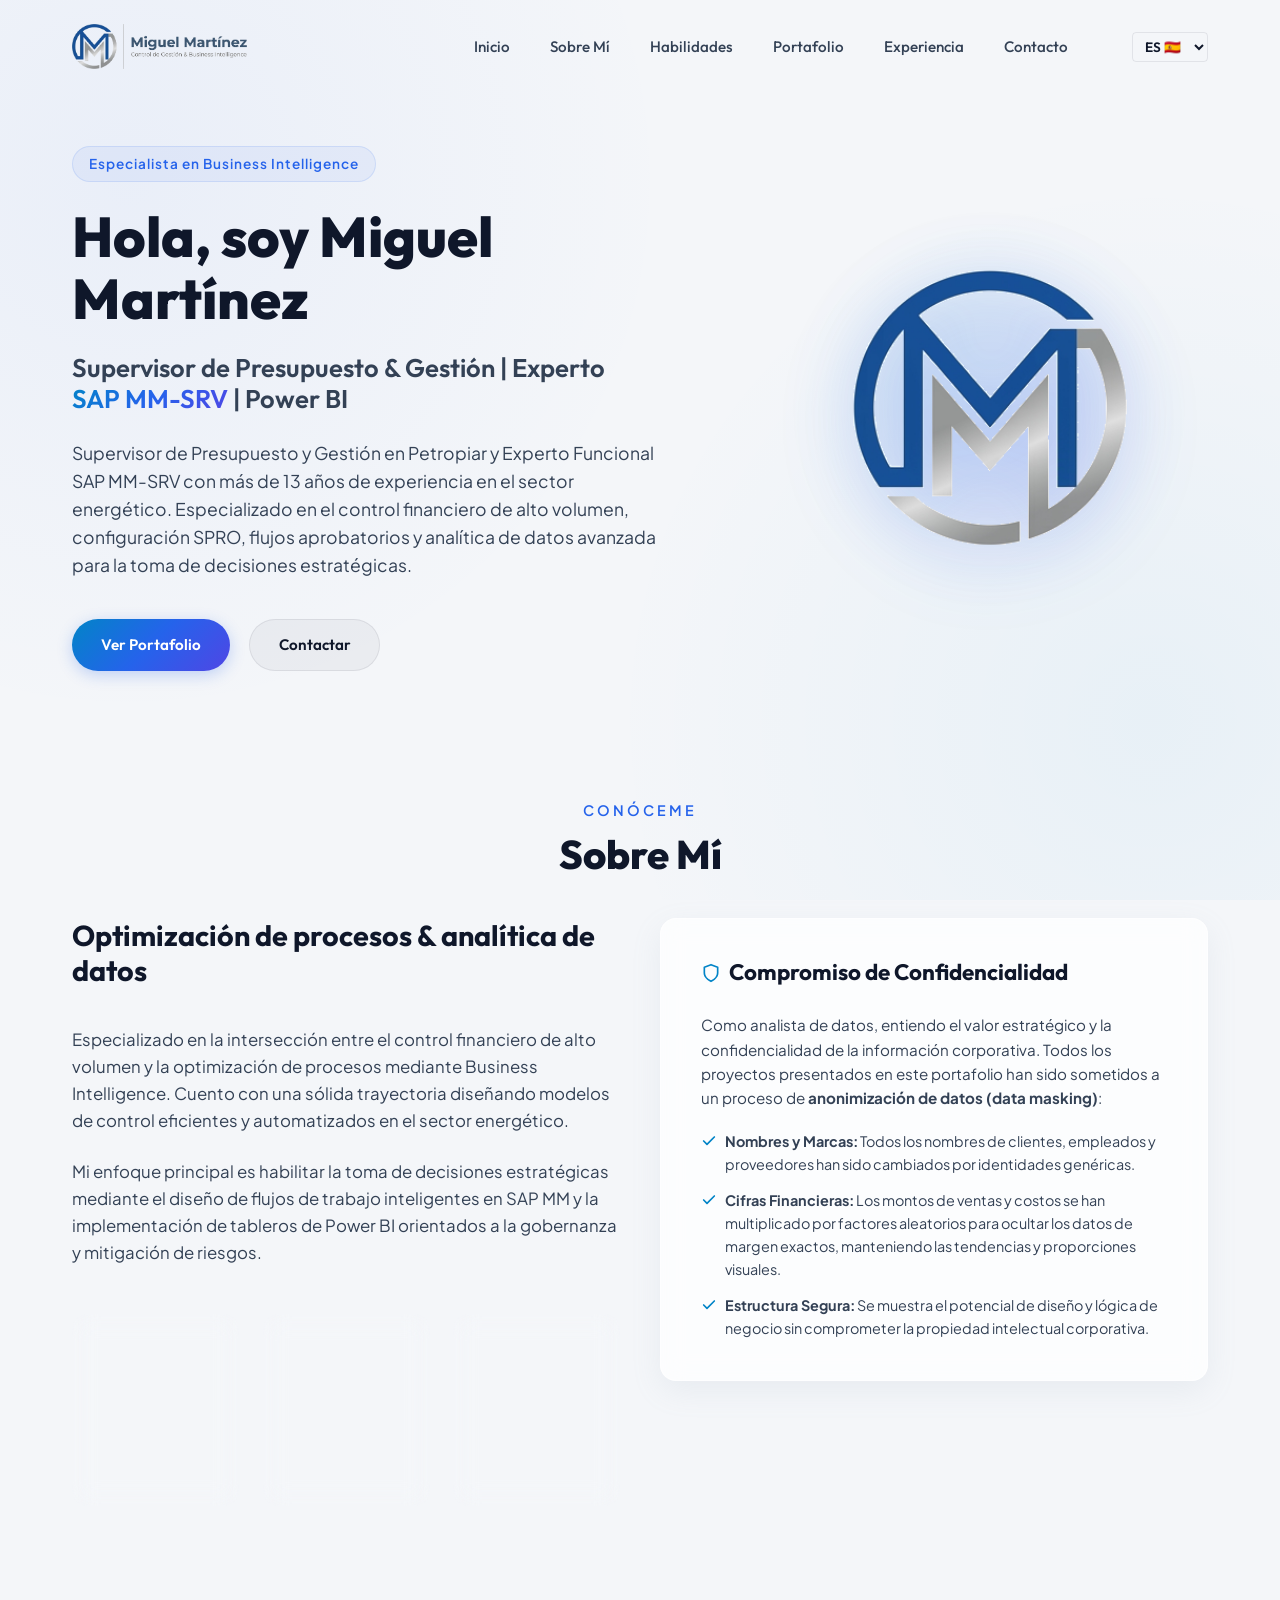
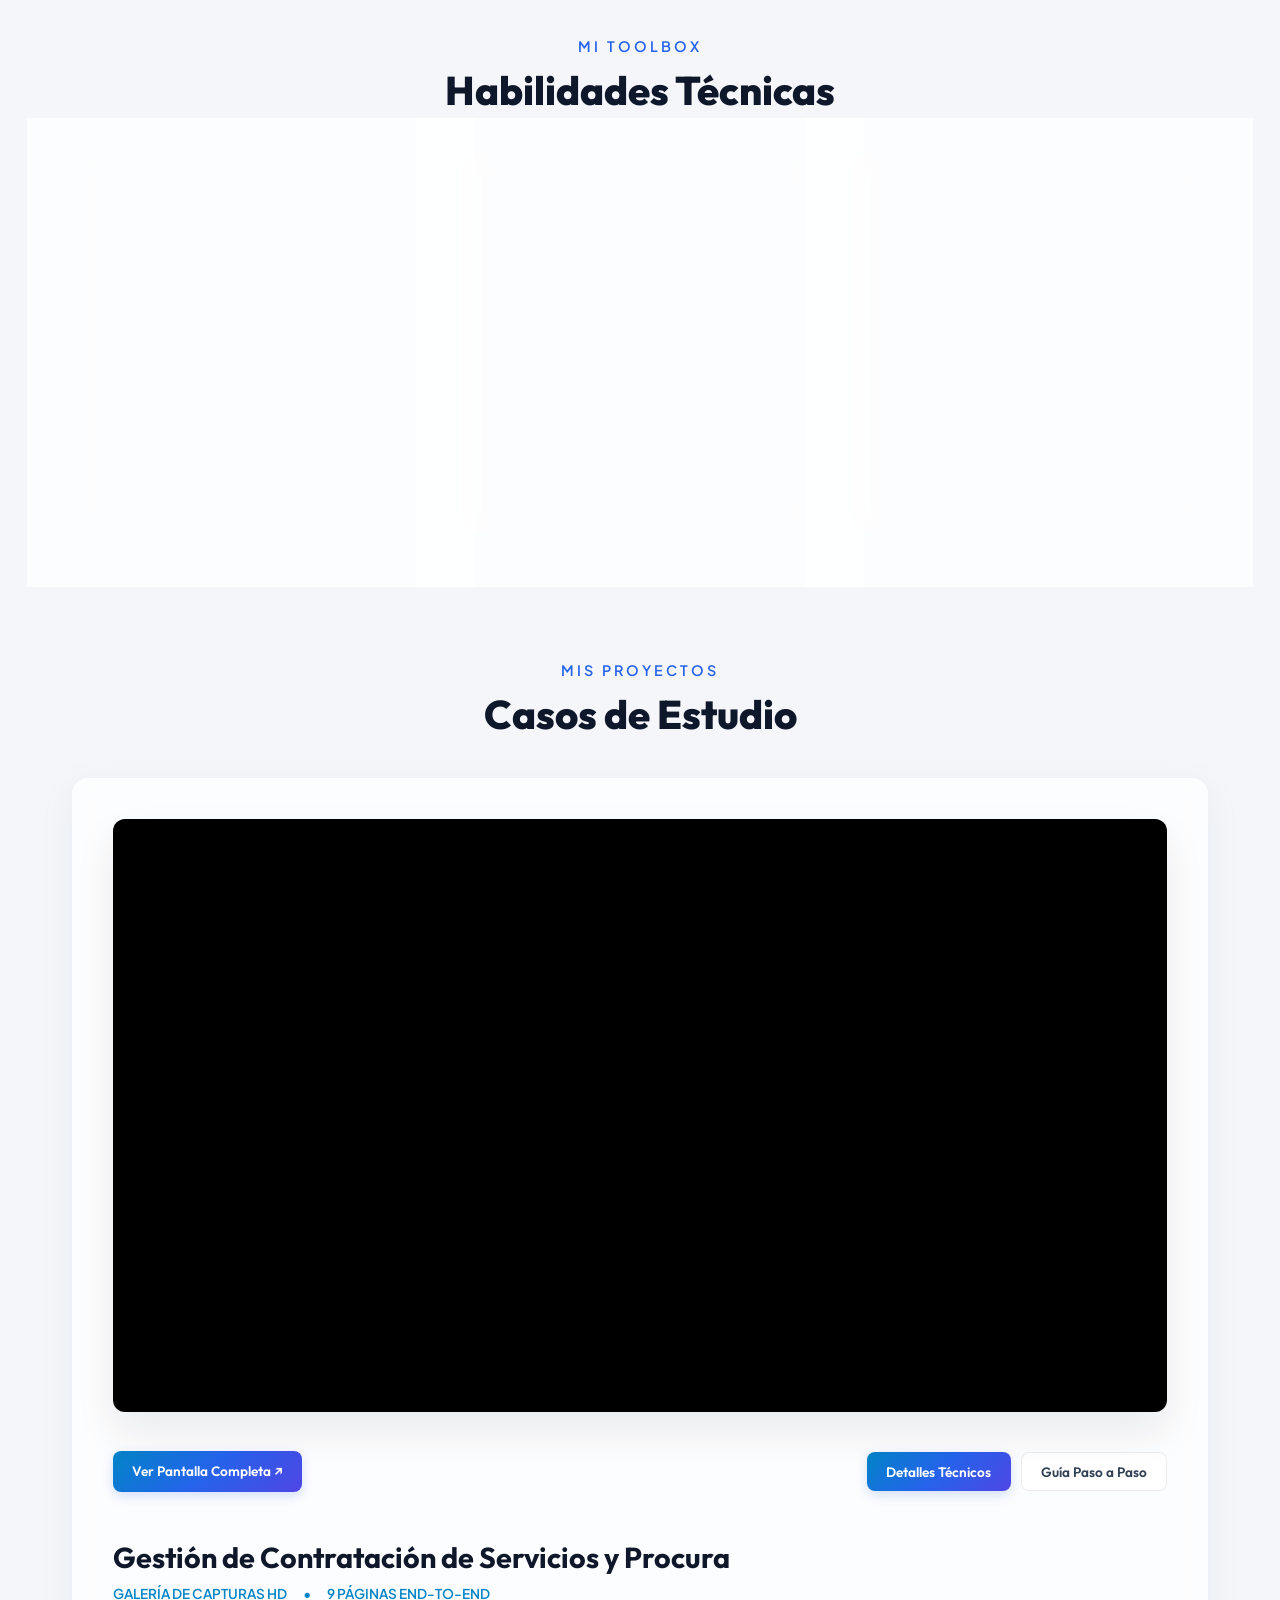
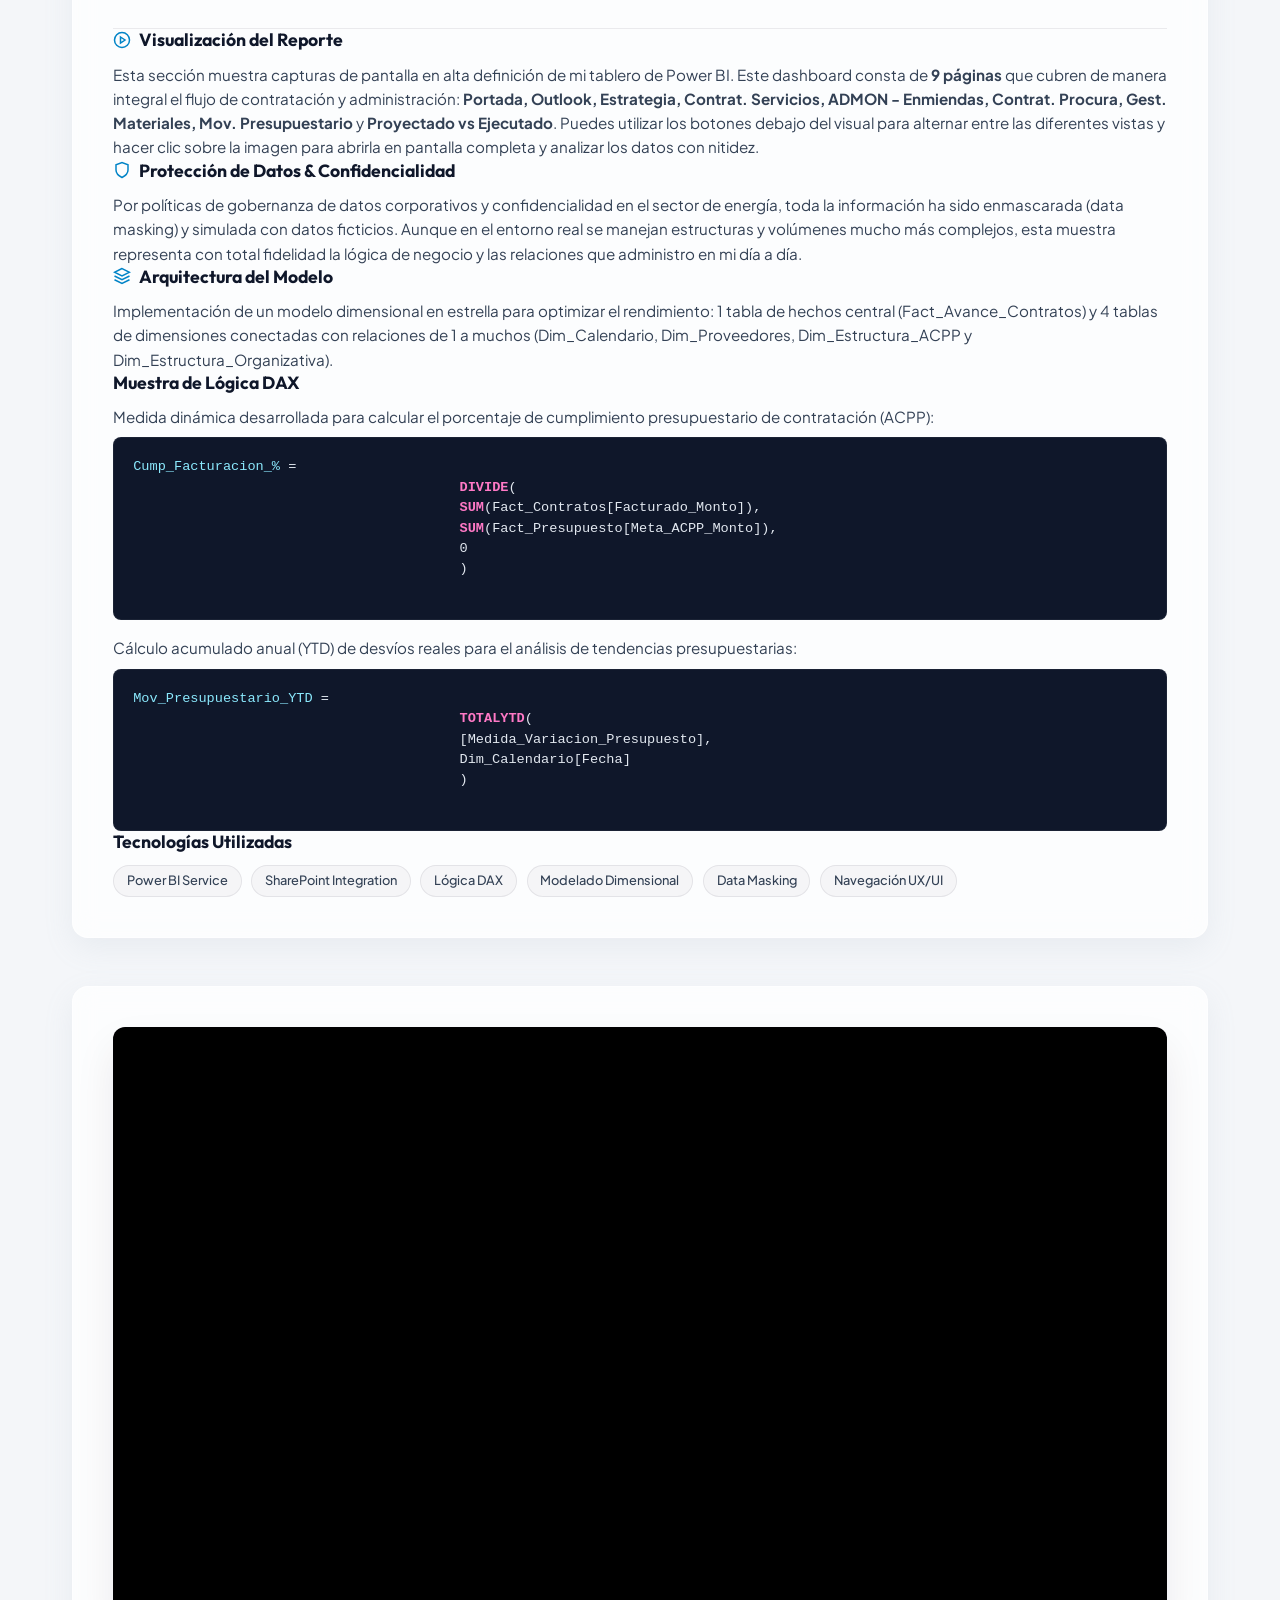
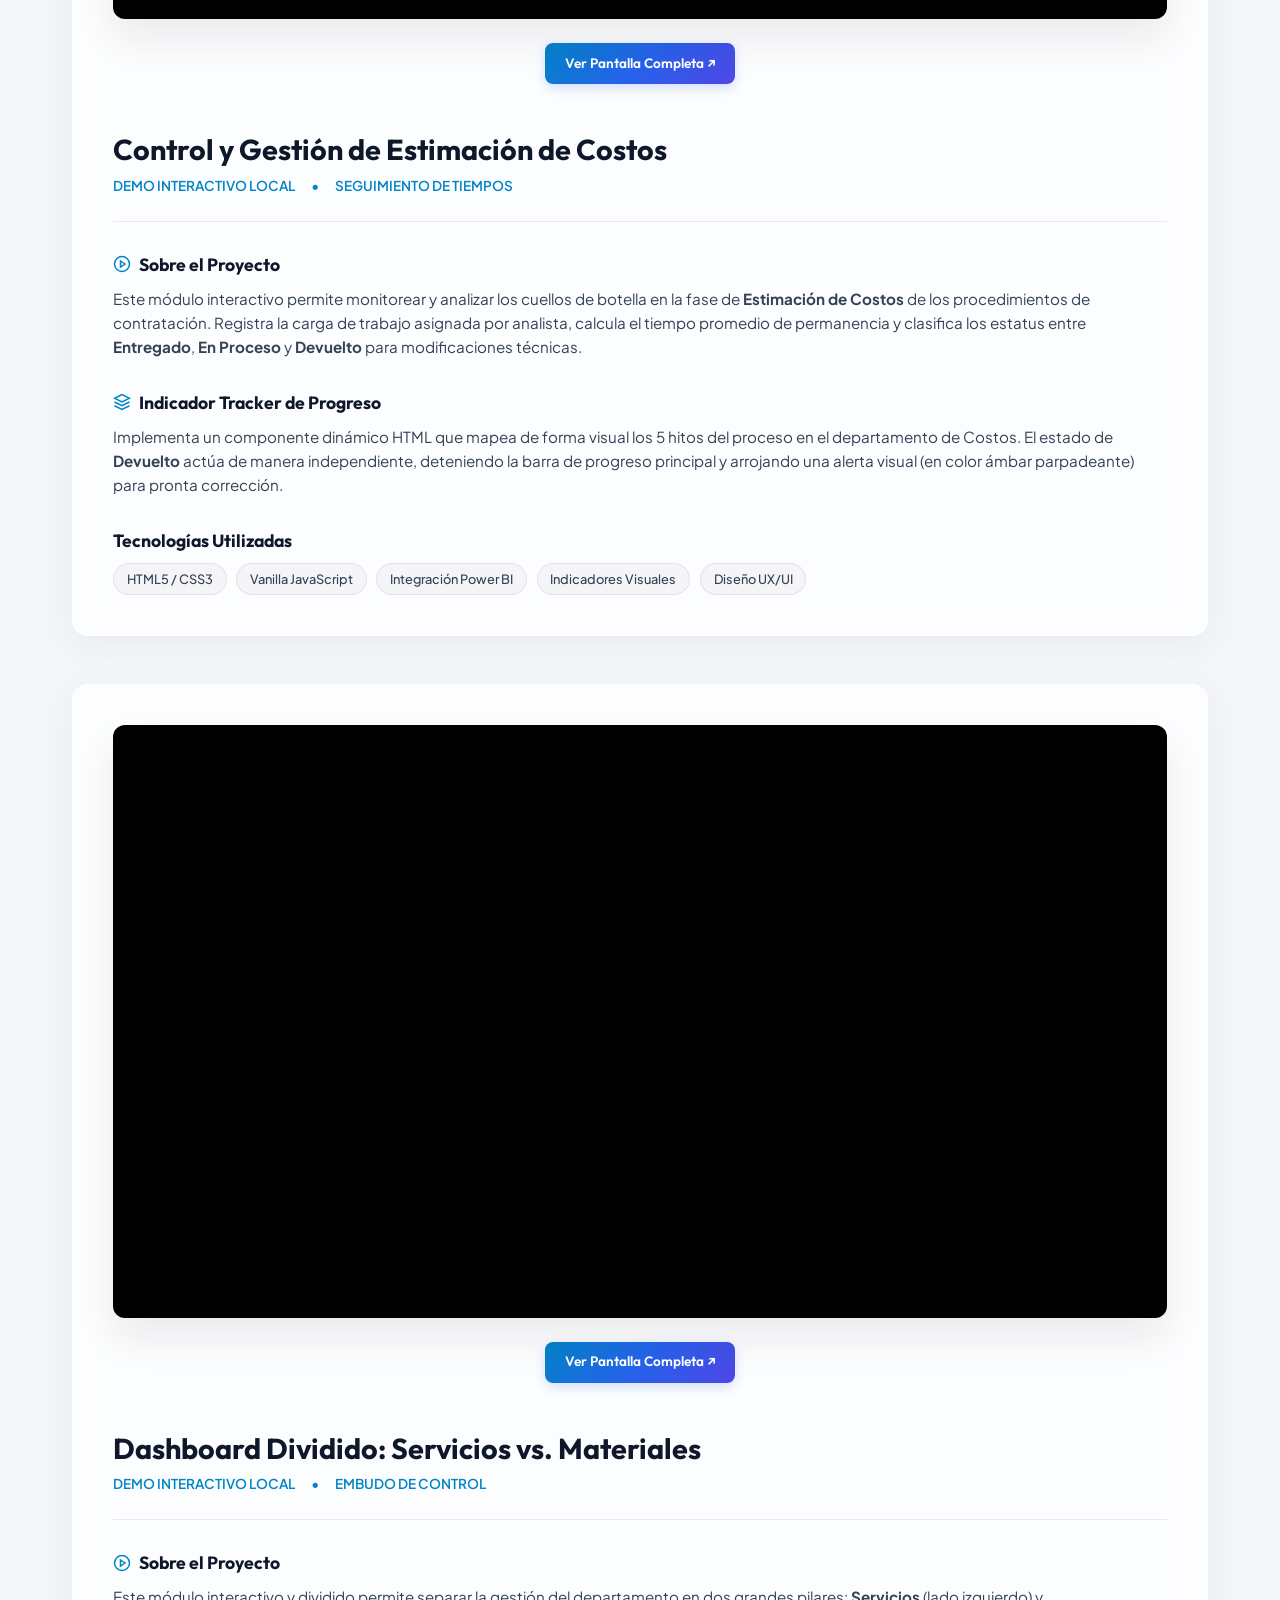
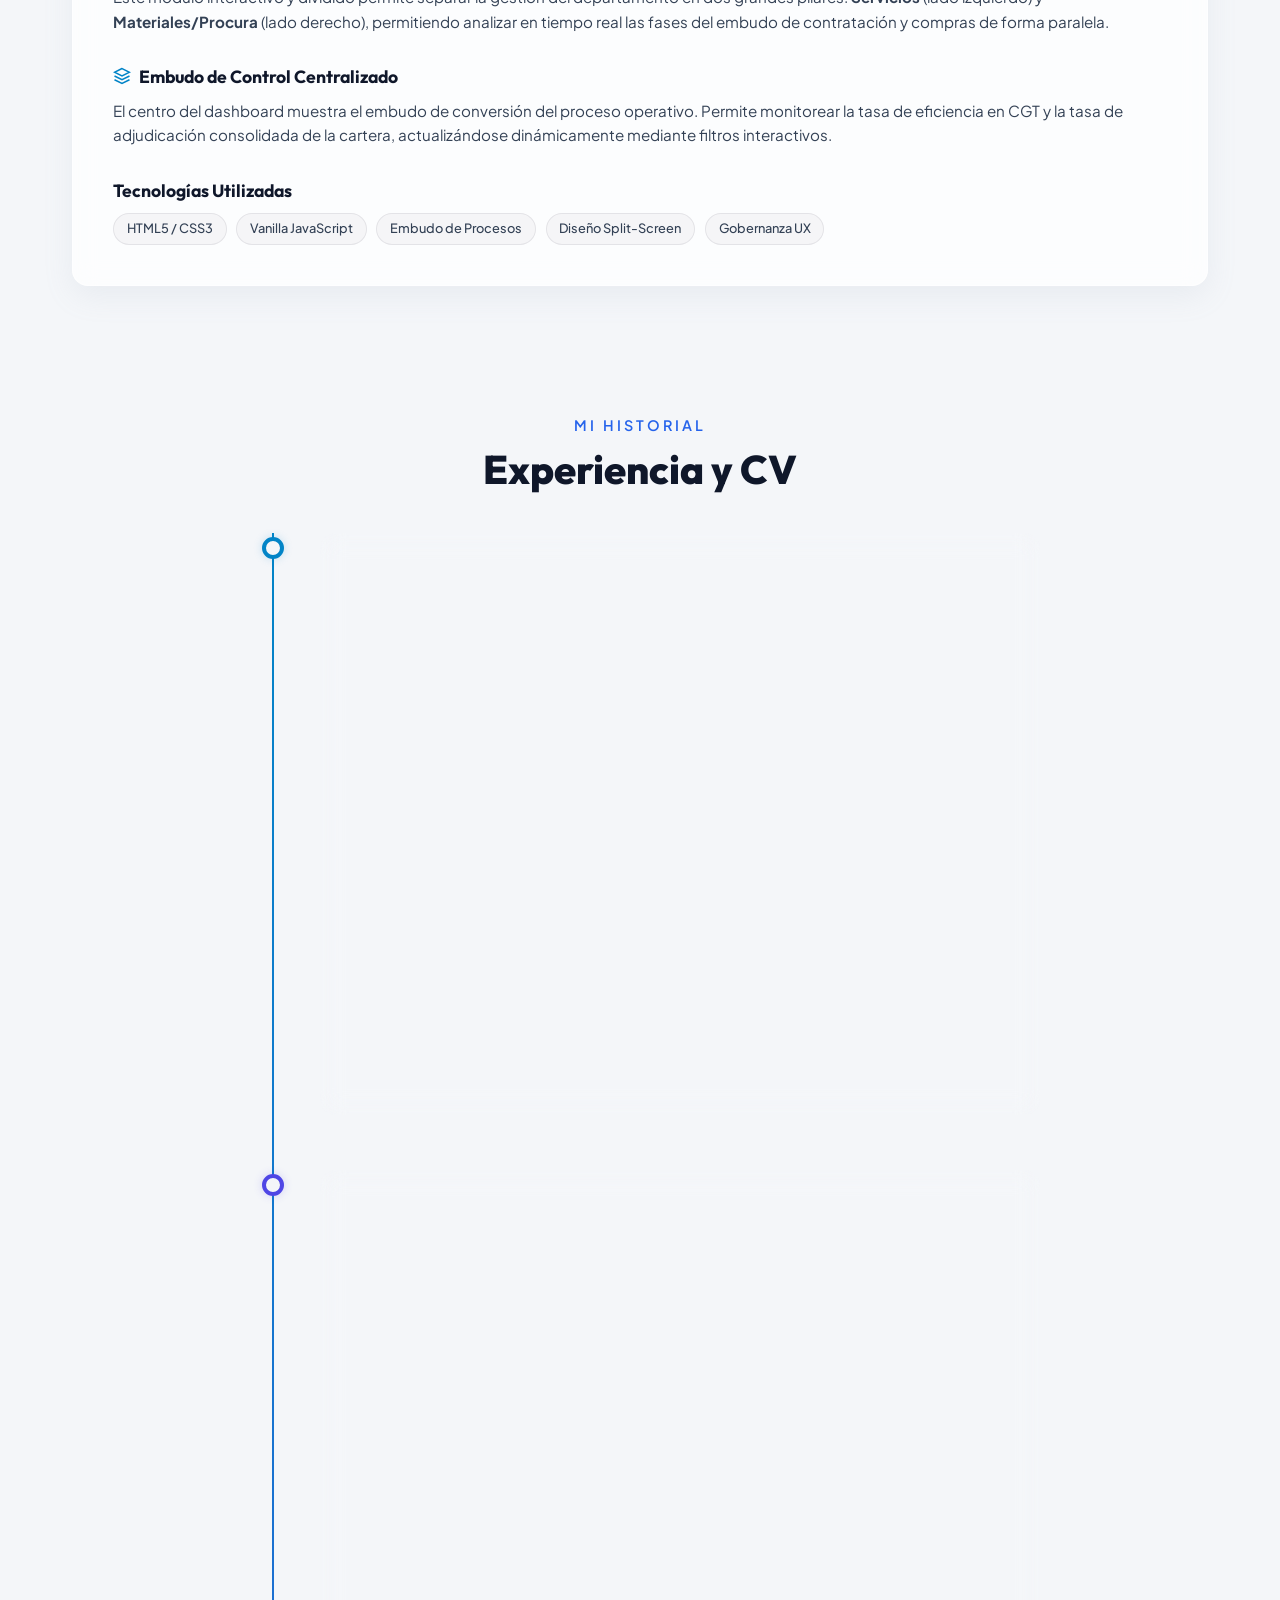
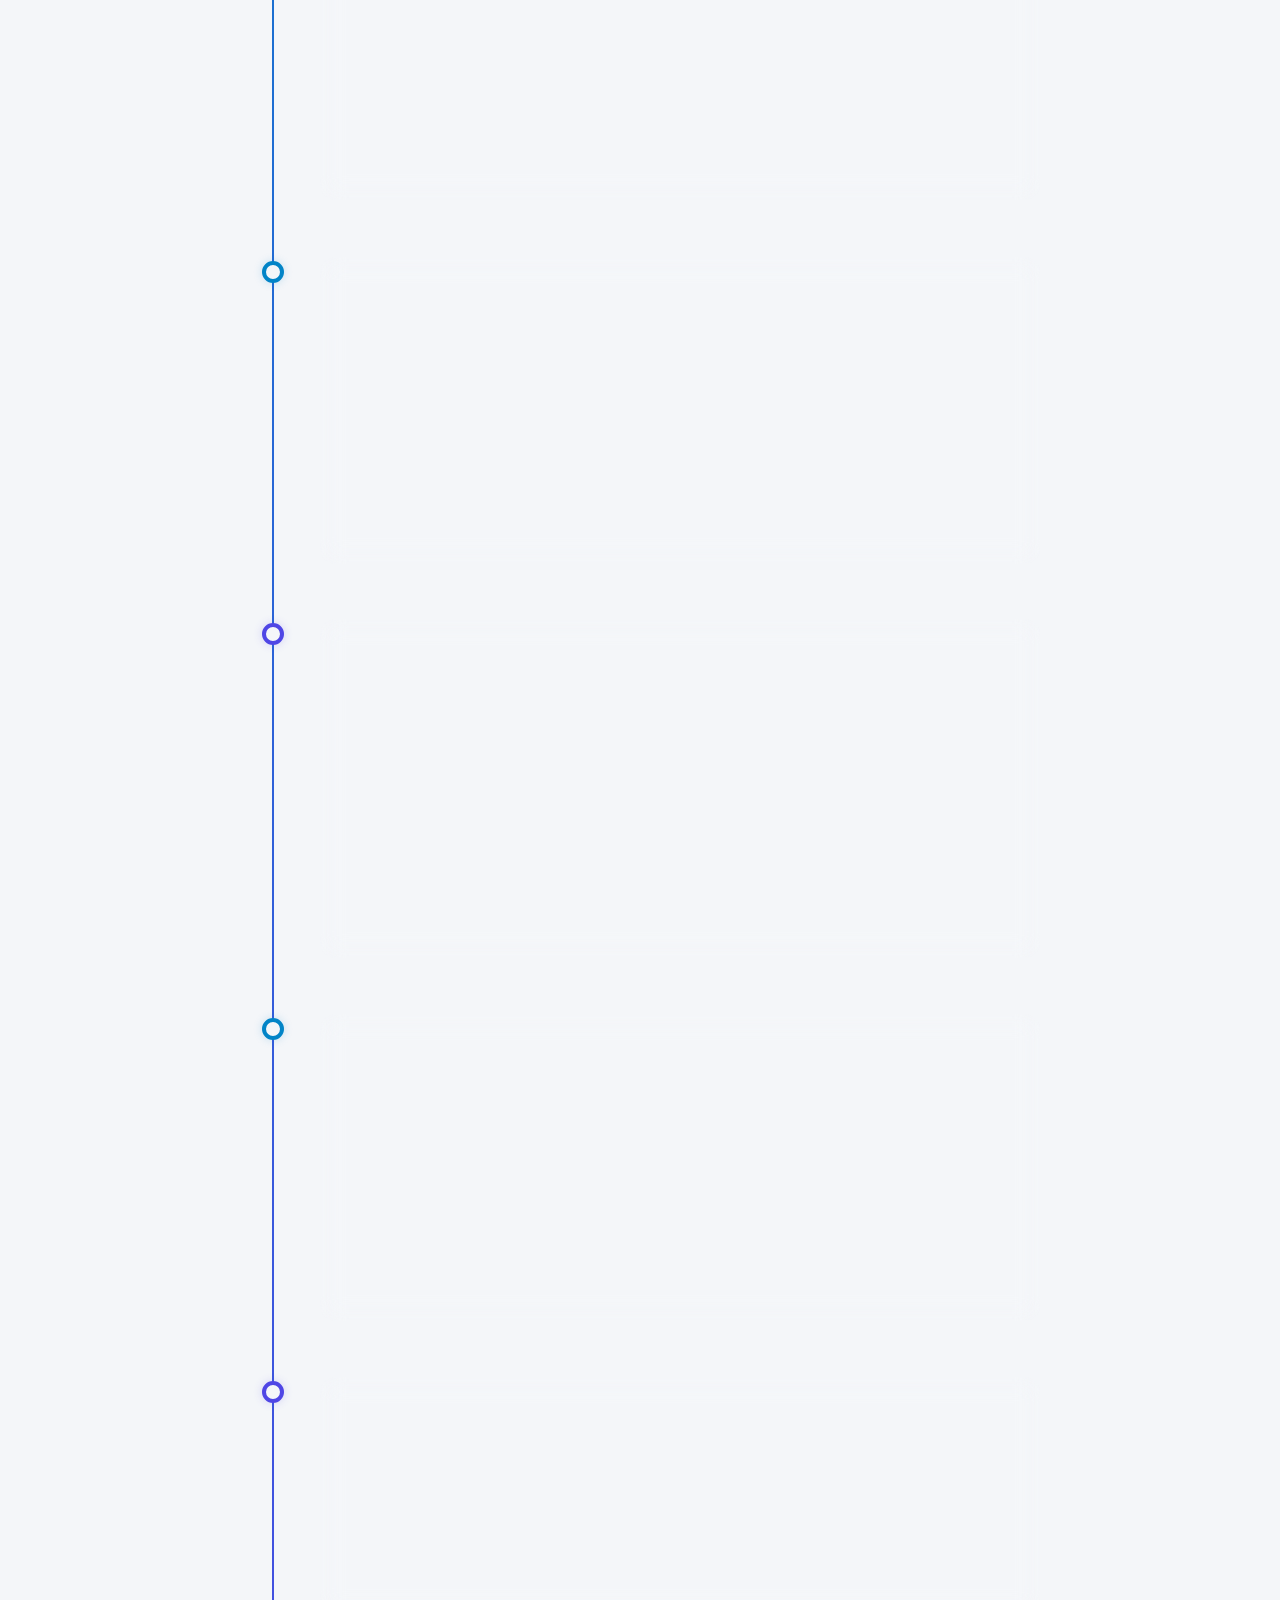
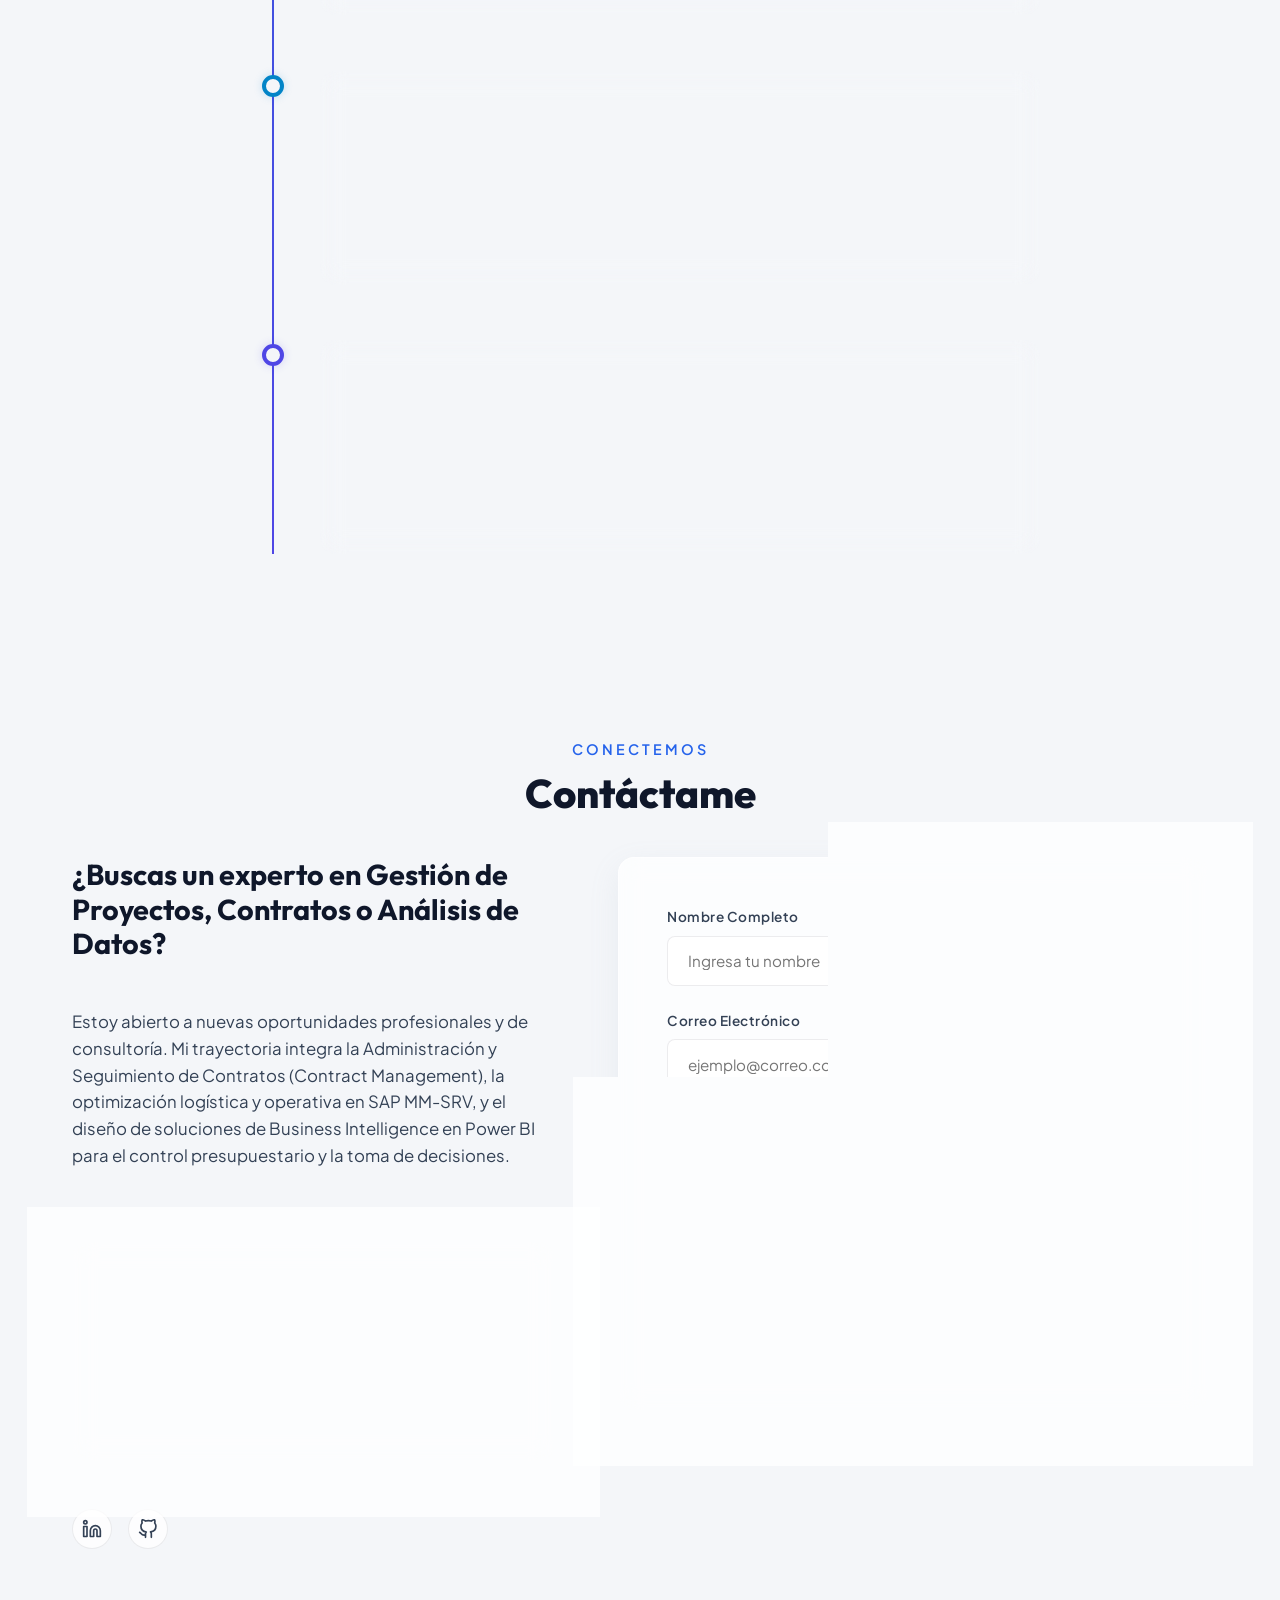
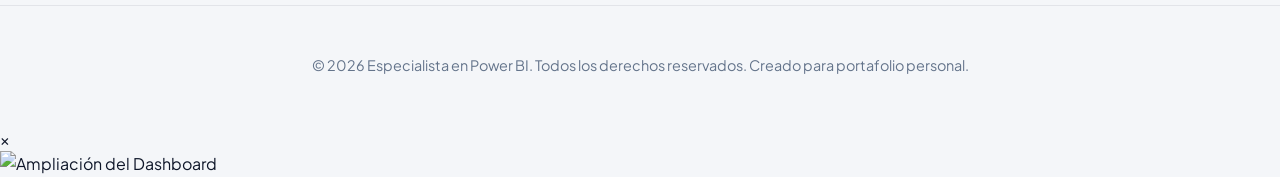
==== commit 5101d2d4: "Add files via upload" ====
--- a/index.html
+++ b/index.html
@@ -26,6 +26,13 @@
                     <li><a href="#portfolio" class="nav-link">Portafolio</a></li>
                     <li><a href="#experience" class="nav-link">Experiencia</a></li>
                     <li><a href="#contact" class="nav-link">Contacto</a></li>
+                    <li class="lang-selector-item" style="display: flex; align-items: center; margin-left: 1.5rem;">
+                        <select id="lang-select" class="lang-select" style="background: transparent; border: 1px solid var(--border-color); color: var(--text-primary); border-radius: 4px; padding: 4px 8px; font-size: 0.85rem; font-weight: 600; cursor: pointer; outline: none; font-family: var(--font-heading); transition: border-color 0.3s;">
+                            <option value="es" selected>ES 🇪🇸</option>
+                            <option value="en">EN 🇬🇧</option>
+                            <option value="fr">FR 🇫🇷</option>
+                        </select>
+                    </li>
                 </ul>
             </nav>
             <button class="nav-toggle" id="nav-toggle" aria-label="Abrir Menú">
@@ -313,13 +320,16 @@
                     <!-- Left: Interactive Dashboard -->
                     <div class="showcase-visuals">
                         <div class="showcase-screen-container"
-                            style="position: relative; aspect-ratio: 16/9; overflow: hidden; border-radius: 12px; background: #000;">
-                            <!-- Interactive Power BI iframe -->
-                            <iframe id="showcase-iframe" title="Dashboard Interactivo" src="https://app.powerbi.com/view?r=eyJrIjoiYzI1N2M0ODYtOWIyMy00YmI2LTliYmItMmQzZmY0ZDBhZWQ0IiwidCI6IjYzMmJjZDI5LTZkOTctNDQyZS04ZjcxLTZlMmY2NThlMWU5OSIsImMiOjR9" frameborder="0" allowFullScreen="true" style="position: absolute; top: 0; left: 0; width: 100%; height: 100%; border: none; display: block;"></iframe>
-                        </div>
-                        <div class="showcase-nav">
-                            <button class="showcase-tab active" data-target="vista-interactiva">Detalles Técnicos</button>
-                            <button class="showcase-tab" data-target="vista-guia">Guía Paso a Paso</button>
+                            style="position: relative; aspect-ratio: 16/9; overflow: hidden; border-radius: 12px; background: #000; border: 1px solid var(--border-color);">
+                            <!-- Interactive Power BI Dashboard iframe -->
+                            <iframe id="powerbi-iframe" title="Gestión de Contratación de Servicios y Procura" src="https://app.powerbi.com/view?r=eyJrIjoiYzI1N2M0ODYtOWIyMy00YmI2LTliYmItMmQzZmY0ZDBhZWQ0IiwidCI6IjYzMmJjZDI5LTZkOTctNDQyZS04ZjcxLTZlMmY2NThlMWU5OSIsImMiOjR9" frameborder="0" allowFullScreen="true" style="position: absolute; top: 0; left: 0; width: 100%; height: 100%; border: none; display: block;"></iframe>
+                        </div>
+                        <div class="showcase-nav" style="margin-top: 15px; display: flex; justify-content: space-between; align-items: center; gap: 10px;">
+                            <a href="https://app.powerbi.com/view?r=eyJrIjoiYzI1N2M0ODYtOWIyMy00YmI2LTliYmItMmQzZmY0ZDBhZWQ0IiwidCI6IjYzMmJjZDI5LTZkOTctNDQyZS04ZjcxLTZlMmY2NThlMWU5OSIsImMiOjR9" target="_blank" class="showcase-tab active" style="text-decoration: none; text-align: center; display: inline-block;">Ver Pantalla Completa ↗</a>
+                            <div style="display: flex; gap: 10px;">
+                                <button class="showcase-tab active" data-target="vista-interactiva">Detalles Técnicos</button>
+                                <button class="showcase-tab" data-target="vista-guia">Guía Paso a Paso</button>
+                            </div>
                         </div>
                     </div>
 
@@ -330,7 +340,7 @@
                             <div class="case-study-header">
                                 <h3 class="case-study-title">Gestión de Contratación de Servicios y Procura</h3>
                                 <div class="case-study-meta">
-                                    <span>Reporte en Vivo</span>
+                                    <span>Galería de Capturas HD</span>
                                     <span>•</span>
                                     <span>9 Páginas End-to-End</span>
                                 </div>
@@ -343,12 +353,12 @@
                                         <circle cx="12" cy="12" r="10"></circle>
                                         <polygon points="10 8 16 12 10 16 10 8"></polygon>
                                     </svg>
-                                    Explora el Dashboard
+                                    Visualización del Reporte
                                 </h4>
                                 <p class="case-study-p">
-                                    Esta es la versión en vivo de mi tablero de Power BI. Este dashboard interactivo consta de <strong>9 páginas</strong> que cubren de manera integral el flujo de contratación y administración: 
+                                    Esta sección muestra capturas de pantalla en alta definición de mi tablero de Power BI. Este dashboard consta de <strong>9 páginas</strong> que cubren de manera integral el flujo de contratación y administración: 
                                     <strong>Portada, Outlook, Estrategia, Contrat. Servicios, ADMON - Enmiendas, Contrat. Procura, Gest. Materiales, Mov. Presupuestario</strong> y <strong>Proyectado vs Ejecutado</strong>. 
-                                    Puedes navegar usando el menú incorporado en el reporte o mediante las flechas de página de Power BI en el panel inferior.
+                                    Puedes utilizar los botones debajo del visual para alternar entre las diferentes vistas y hacer clic sobre la imagen para abrirla en pantalla completa y analizar los datos con nitidez.
                                 </p>
                             </div>
 
@@ -494,6 +504,144 @@
                         </div>
                         
 
+                    </div>
+                </div>
+            </div>
+
+            <div class="portfolio-case-study" style="margin-top: 3rem;">
+                <!-- Case Study Card 2: Estimación de Costos -->
+                <div class="glass-card case-study-showcase reveal">
+                    <!-- Left: Interactive Dashboard -->
+                    <div class="showcase-visuals">
+                        <div class="showcase-screen-container"
+                            style="position: relative; aspect-ratio: 16/9; overflow: hidden; border-radius: 12px; background: #000;">
+                            <!-- Interactive Local Dashboard iframe -->
+                            <iframe id="costos-iframe" title="Dashboard Estimación de Costos" src="estimacion_costos.html" frameborder="0" style="position: absolute; top: 0; left: 0; width: 100%; height: 100%; border: none; display: block;"></iframe>
+                        </div>
+                        <div class="showcase-nav">
+                            <a href="estimacion_costos.html" target="_blank" class="showcase-tab active" style="text-decoration: none; text-align: center; display: inline-block;">Ver Pantalla Completa ↗</a>
+                        </div>
+                    </div>
+
+                    <!-- Right: Project Description Details -->
+                    <div class="showcase-details">
+                        <div class="case-study-header">
+                            <h3 class="case-study-title">Control y Gestión de Estimación de Costos</h3>
+                            <div class="case-study-meta">
+                                <span>Demo Interactivo Local</span>
+                                <span>•</span>
+                                <span>Seguimiento de Tiempos</span>
+                            </div>
+                        </div>
+
+                        <div>
+                            <h4 class="case-study-section-title">
+                                <svg width="18" height="18" viewBox="0 0 24 24" fill="none" stroke="currentColor"
+                                    stroke-width="2">
+                                    <circle cx="12" cy="12" r="10"></circle>
+                                    <polygon points="10 8 16 12 10 16 10 8"></polygon>
+                                </svg>
+                                Sobre el Proyecto
+                            </h4>
+                            <p class="case-study-p">
+                                Este módulo interactivo permite monitorear y analizar los cuellos de botella en la fase de <strong>Estimación de Costos</strong> de los procedimientos de contratación. Registra la carga de trabajo asignada por analista, calcula el tiempo promedio de permanencia y clasifica los estatus entre <strong>Entregado</strong>, <strong>En Proceso</strong> y <strong>Devuelto</strong> para modificaciones técnicas.
+                            </p>
+                        </div>
+
+                        <div>
+                            <h4 class="case-study-section-title">
+                                <svg width="18" height="18" viewBox="0 0 24 24" fill="none" stroke="currentColor"
+                                    stroke-width="2">
+                                    <polygon points="12 2 2 7 12 12 22 7 12 2"></polygon>
+                                    <polyline points="2 17 12 22 22 17"></polyline>
+                                    <polyline points="2 12 12 17 22 12"></polyline>
+                                </svg>
+                                Indicador Tracker de Progreso
+                            </h4>
+                            <p class="case-study-p">
+                                Implementa un componente dinámico HTML que mapea de forma visual los 5 hitos del proceso en el departamento de Costos. El estado de <strong>Devuelto</strong> actúa de manera independiente, deteniendo la barra de progreso principal y arrojando una alerta visual (en color ámbar parpadeante) para pronta corrección.
+                            </p>
+                        </div>
+
+                        <div>
+                            <h4 class="case-study-section-title">Tecnologías Utilizadas</h4>
+                            <div class="tech-badges">
+                                <span class="tech-badge">HTML5 / CSS3</span>
+                                <span class="tech-badge">Vanilla JavaScript</span>
+                                <span class="tech-badge">Integración Power BI</span>
+                                <span class="tech-badge">Indicadores Visuales</span>
+                                <span class="tech-badge">Diseño UX/UI</span>
+                            </div>
+                        </div>
+                    </div>
+                </div>
+            </div>
+
+            <div class="portfolio-case-study" style="margin-top: 3rem;">
+                <!-- Case Study Card 3: Servicios vs. Materiales -->
+                <div class="glass-card case-study-showcase reveal">
+                    <!-- Left: Interactive Dashboard -->
+                    <div class="showcase-visuals">
+                        <div class="showcase-screen-container"
+                            style="position: relative; aspect-ratio: 16/9; overflow: hidden; border-radius: 12px; background: #000;">
+                            <!-- Interactive Local Dashboard iframe -->
+                            <iframe id="servicios-mat-iframe" title="Dashboard Servicios vs Materiales" src="servicios_vs_materiales.html" frameborder="0" style="position: absolute; top: 0; left: 0; width: 100%; height: 100%; border: none; display: block;"></iframe>
+                        </div>
+                        <div class="showcase-nav">
+                            <a href="servicios_vs_materiales.html" target="_blank" class="showcase-tab active" style="text-decoration: none; text-align: center; display: inline-block;">Ver Pantalla Completa ↗</a>
+                        </div>
+                    </div>
+
+                    <!-- Right: Project Description Details -->
+                    <div class="showcase-details">
+                        <div class="case-study-header">
+                            <h3 class="case-study-title">Dashboard Dividido: Servicios vs. Materiales</h3>
+                            <div class="case-study-meta">
+                                <span>Demo Interactivo Local</span>
+                                <span>•</span>
+                                <span>Embudo de Control</span>
+                            </div>
+                        </div>
+
+                        <div>
+                            <h4 class="case-study-section-title">
+                                <svg width="18" height="18" viewBox="0 0 24 24" fill="none" stroke="currentColor"
+                                    stroke-width="2">
+                                    <circle cx="12" cy="12" r="10"></circle>
+                                    <polygon points="10 8 16 12 10 16 10 8"></polygon>
+                                </svg>
+                                Sobre el Proyecto
+                            </h4>
+                            <p class="case-study-p">
+                                Este módulo interactivo y dividido permite separar la gestión del departamento en dos grandes pilares: <strong>Servicios</strong> (lado izquierdo) y <strong>Materiales/Procura</strong> (lado derecho), permitiendo analizar en tiempo real las fases del embudo de contratación y compras de forma paralela.
+                            </p>
+                        </div>
+
+                        <div>
+                            <h4 class="case-study-section-title">
+                                <svg width="18" height="18" viewBox="0 0 24 24" fill="none" stroke="currentColor"
+                                    stroke-width="2">
+                                    <polygon points="12 2 2 7 12 12 22 7 12 2"></polygon>
+                                    <polyline points="2 17 12 22 22 17"></polyline>
+                                    <polyline points="2 12 12 17 22 12"></polyline>
+                                </svg>
+                                Embudo de Control Centralizado
+                            </h4>
+                            <p class="case-study-p">
+                                El centro del dashboard muestra el embudo de conversión del proceso operativo. Permite monitorear la tasa de eficiencia en CGT y la tasa de adjudicación consolidada de la cartera, actualizándose dinámicamente mediante filtros interactivos.
+                            </p>
+                        </div>
+
+                        <div>
+                            <h4 class="case-study-section-title">Tecnologías Utilizadas</h4>
+                            <div class="tech-badges">
+                                <span class="tech-badge">HTML5 / CSS3</span>
+                                <span class="tech-badge">Vanilla JavaScript</span>
+                                <span class="tech-badge">Embudo de Procesos</span>
+                                <span class="tech-badge">Diseño Split-Screen</span>
+                                <span class="tech-badge">Gobernanza UX</span>
+                            </div>
+                        </div>
                     </div>
                 </div>
             </div>
@@ -779,7 +927,12 @@
         </div>
     </footer>
 
+    <!-- Lightbox Modal for Dashboard Zoom -->
+    <div id="lightbox-modal" class="lightbox-modal">
+        <span class="lightbox-close">&times;</span>
+        <img id="lightbox-img" class="lightbox-img" src="" alt="Ampliación del Dashboard">
+    </div>
+
     <script src="script.js"></script>
 </body>
-
 </html>
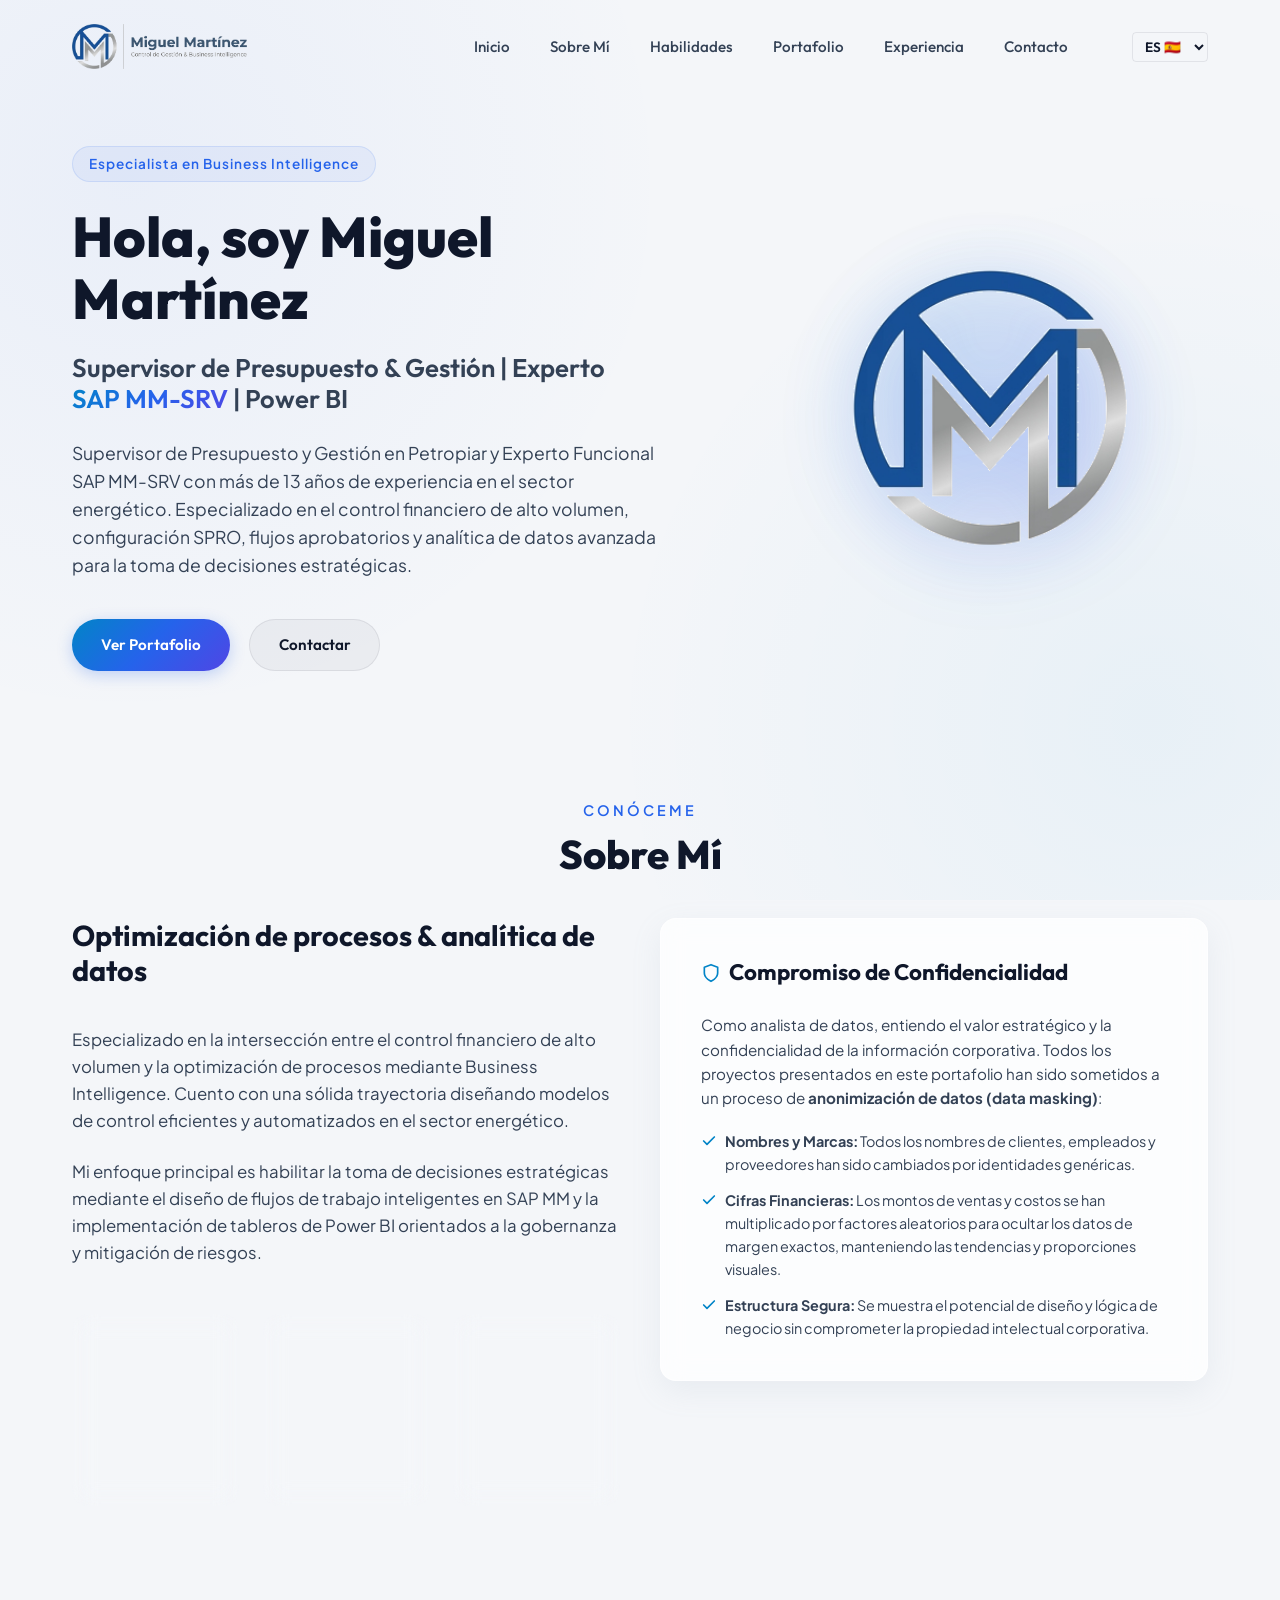
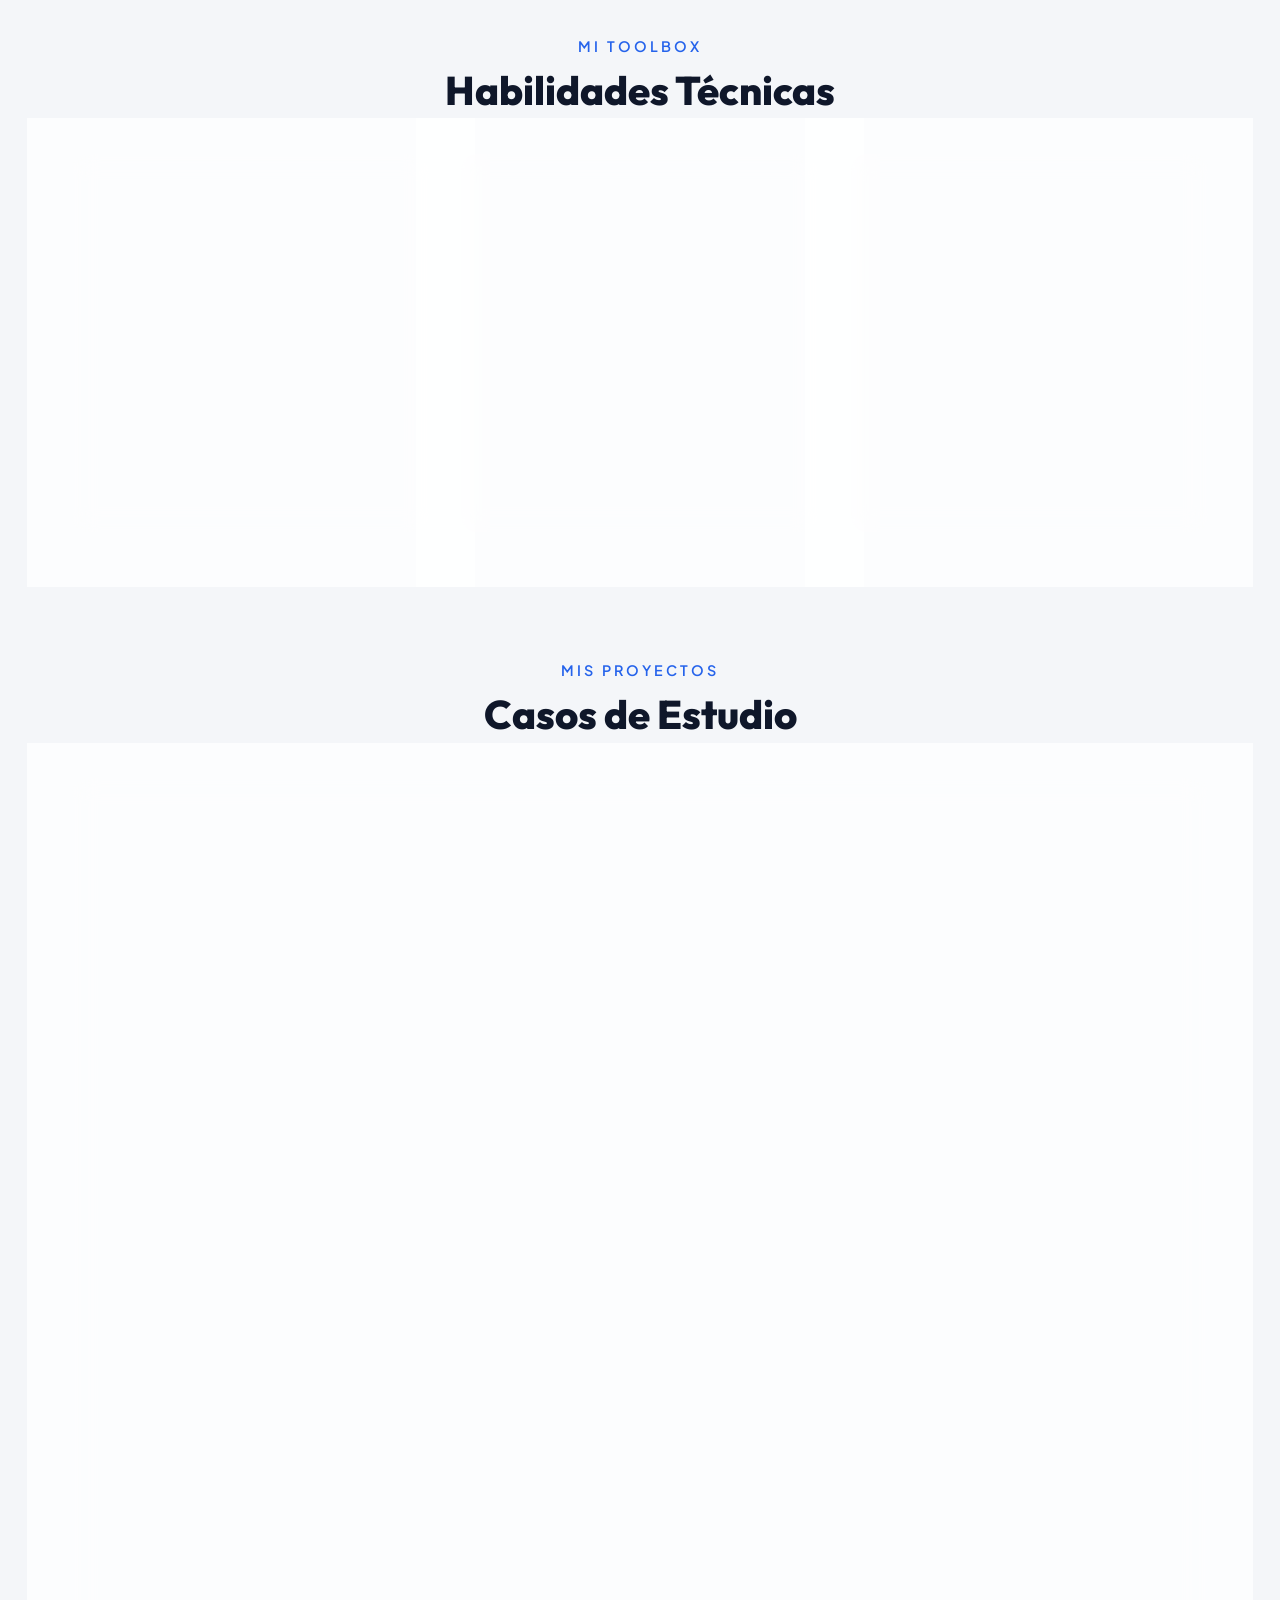
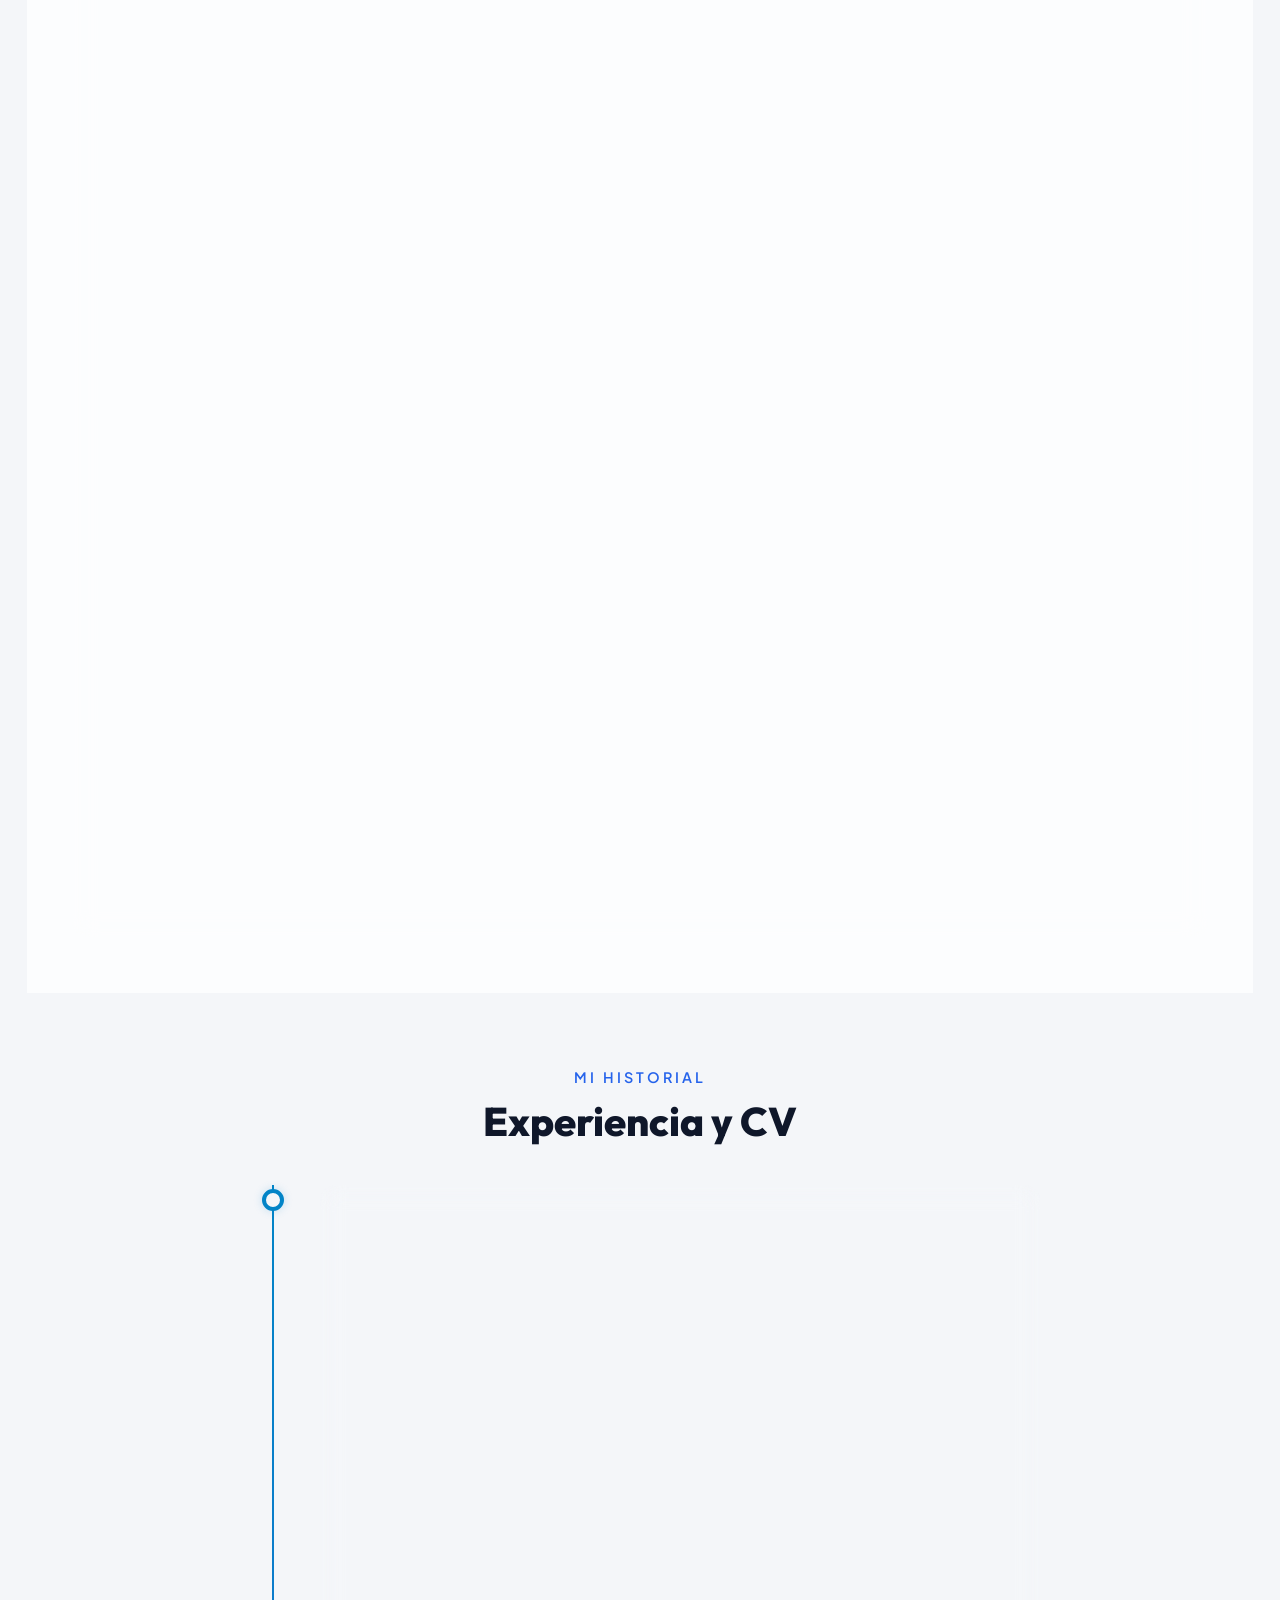
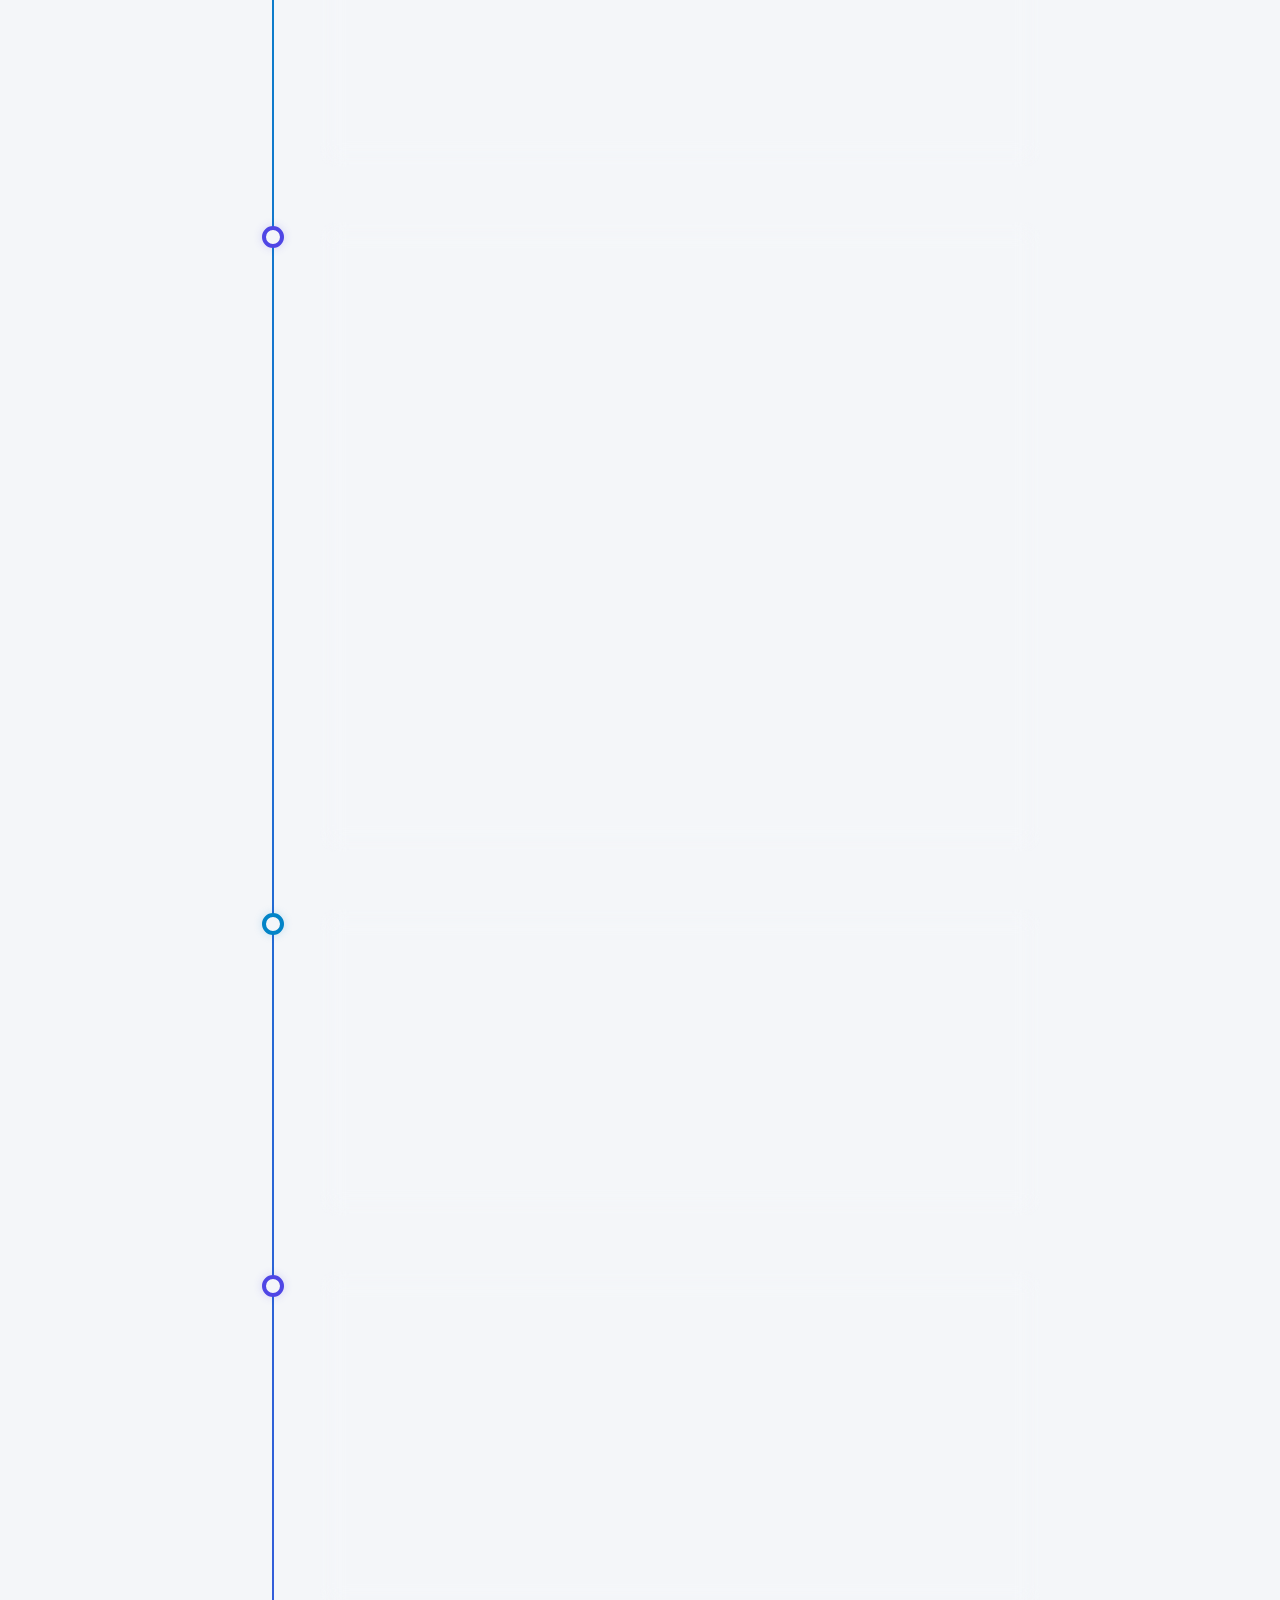
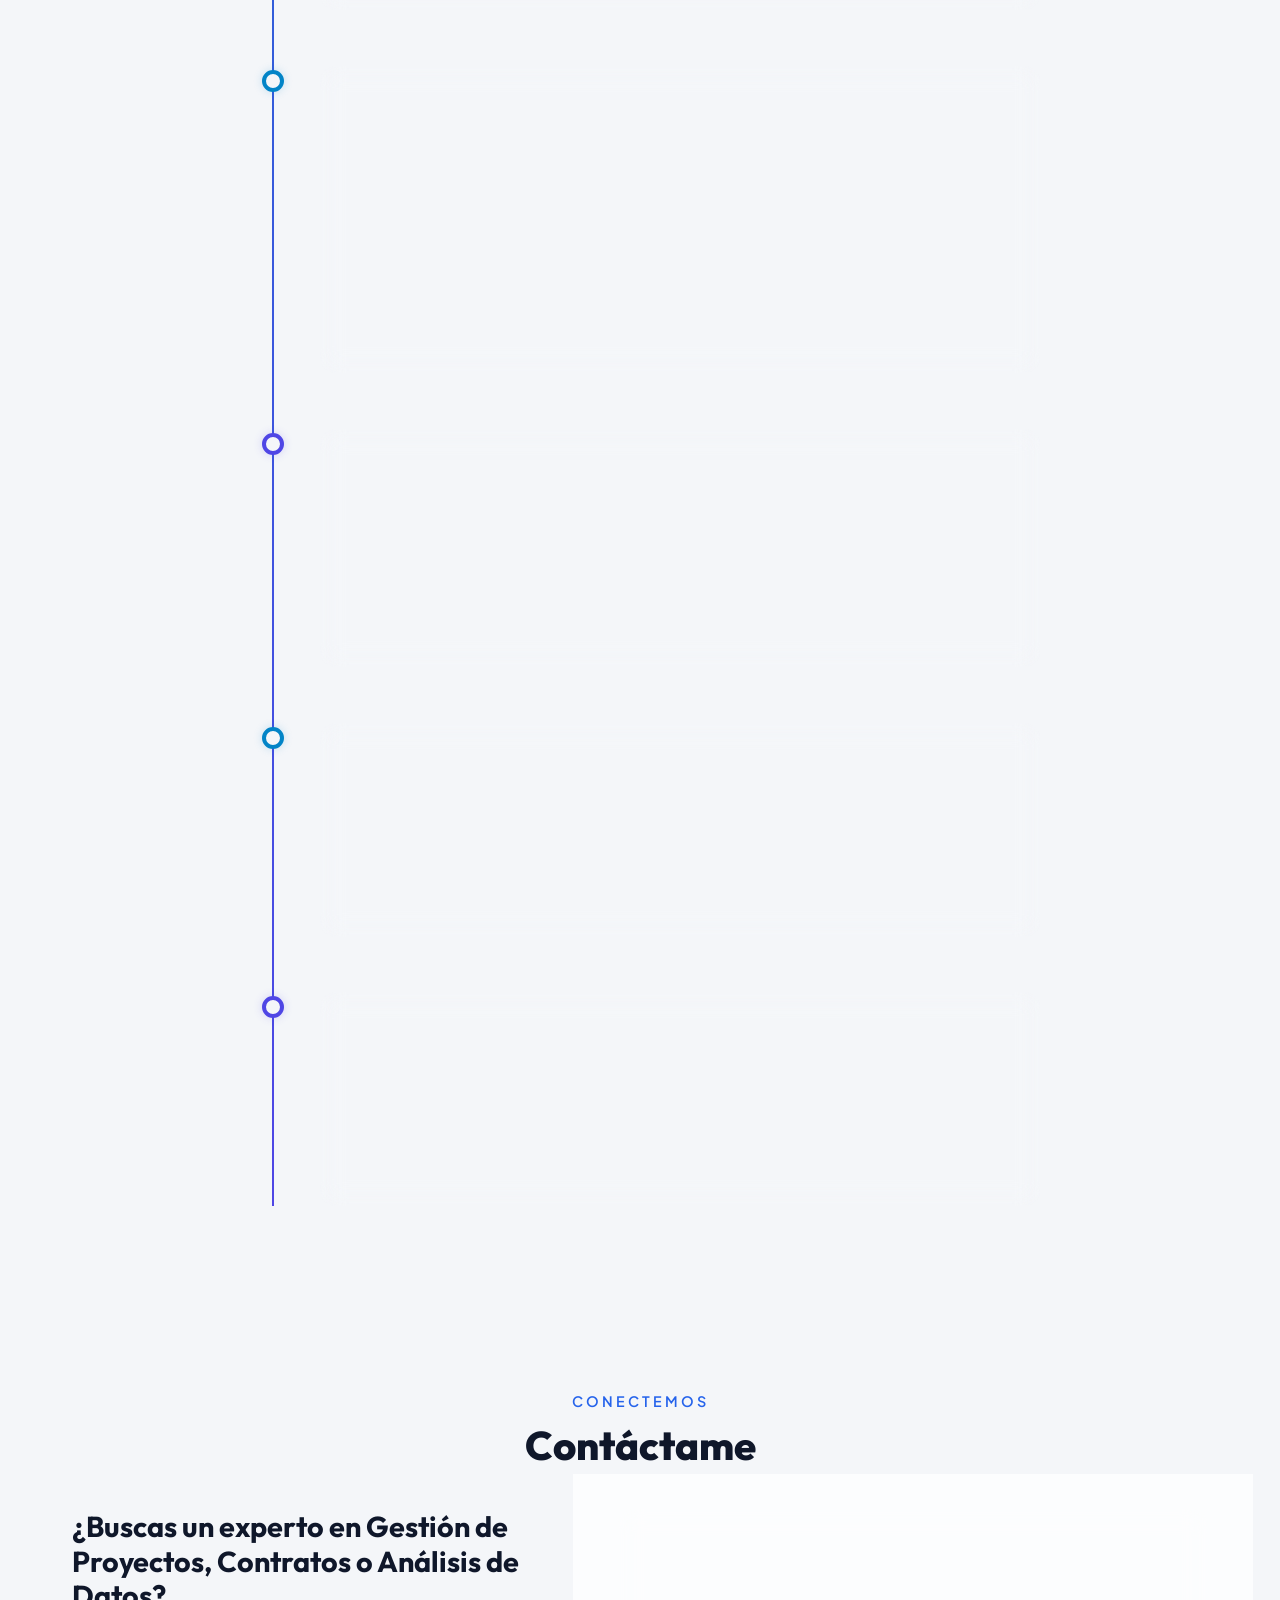
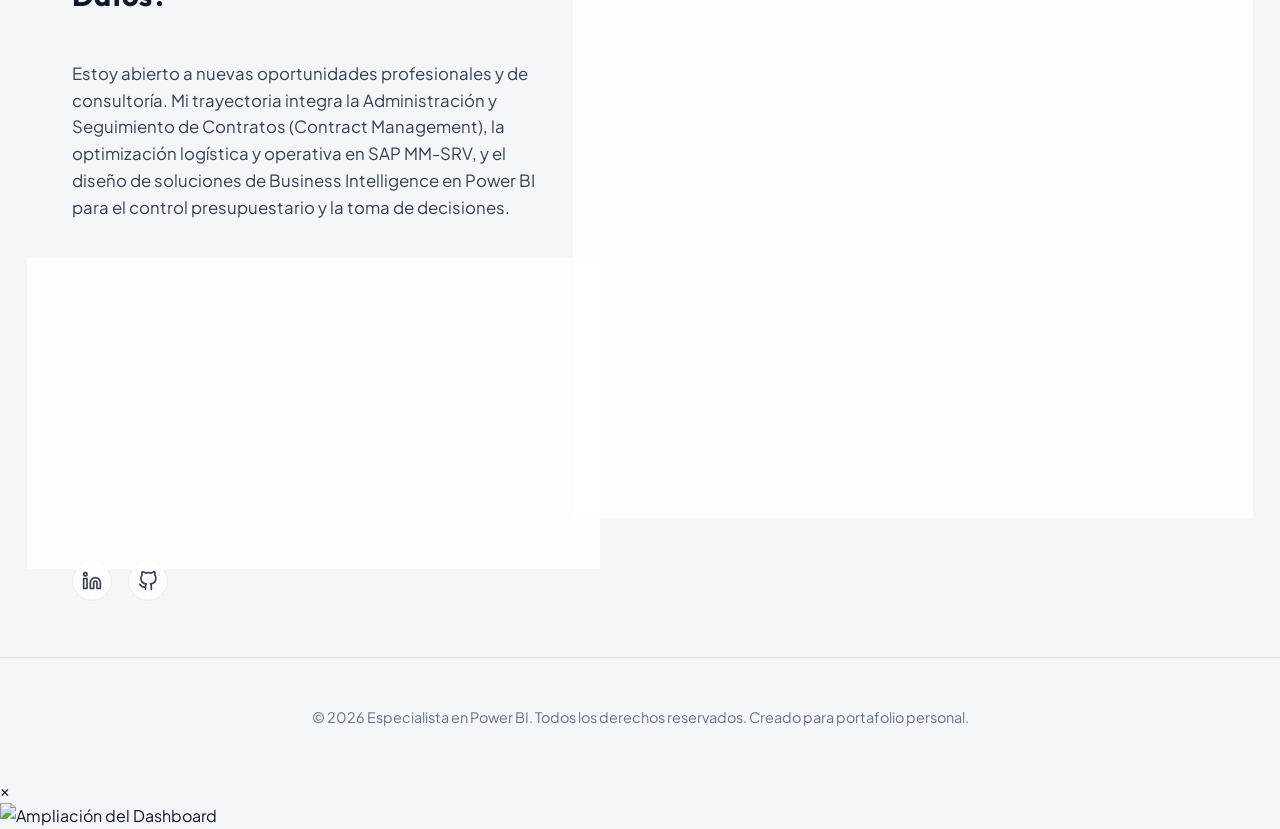
==== commit 1276ee16: "Add files via upload" ====
--- a/index.html
+++ b/index.html
@@ -507,144 +507,6 @@
                     </div>
                 </div>
             </div>
-
-            <div class="portfolio-case-study" style="margin-top: 3rem;">
-                <!-- Case Study Card 2: Estimación de Costos -->
-                <div class="glass-card case-study-showcase reveal">
-                    <!-- Left: Interactive Dashboard -->
-                    <div class="showcase-visuals">
-                        <div class="showcase-screen-container"
-                            style="position: relative; aspect-ratio: 16/9; overflow: hidden; border-radius: 12px; background: #000;">
-                            <!-- Interactive Local Dashboard iframe -->
-                            <iframe id="costos-iframe" title="Dashboard Estimación de Costos" src="estimacion_costos.html" frameborder="0" style="position: absolute; top: 0; left: 0; width: 100%; height: 100%; border: none; display: block;"></iframe>
-                        </div>
-                        <div class="showcase-nav">
-                            <a href="estimacion_costos.html" target="_blank" class="showcase-tab active" style="text-decoration: none; text-align: center; display: inline-block;">Ver Pantalla Completa ↗</a>
-                        </div>
-                    </div>
-
-                    <!-- Right: Project Description Details -->
-                    <div class="showcase-details">
-                        <div class="case-study-header">
-                            <h3 class="case-study-title">Control y Gestión de Estimación de Costos</h3>
-                            <div class="case-study-meta">
-                                <span>Demo Interactivo Local</span>
-                                <span>•</span>
-                                <span>Seguimiento de Tiempos</span>
-                            </div>
-                        </div>
-
-                        <div>
-                            <h4 class="case-study-section-title">
-                                <svg width="18" height="18" viewBox="0 0 24 24" fill="none" stroke="currentColor"
-                                    stroke-width="2">
-                                    <circle cx="12" cy="12" r="10"></circle>
-                                    <polygon points="10 8 16 12 10 16 10 8"></polygon>
-                                </svg>
-                                Sobre el Proyecto
-                            </h4>
-                            <p class="case-study-p">
-                                Este módulo interactivo permite monitorear y analizar los cuellos de botella en la fase de <strong>Estimación de Costos</strong> de los procedimientos de contratación. Registra la carga de trabajo asignada por analista, calcula el tiempo promedio de permanencia y clasifica los estatus entre <strong>Entregado</strong>, <strong>En Proceso</strong> y <strong>Devuelto</strong> para modificaciones técnicas.
-                            </p>
-                        </div>
-
-                        <div>
-                            <h4 class="case-study-section-title">
-                                <svg width="18" height="18" viewBox="0 0 24 24" fill="none" stroke="currentColor"
-                                    stroke-width="2">
-                                    <polygon points="12 2 2 7 12 12 22 7 12 2"></polygon>
-                                    <polyline points="2 17 12 22 22 17"></polyline>
-                                    <polyline points="2 12 12 17 22 12"></polyline>
-                                </svg>
-                                Indicador Tracker de Progreso
-                            </h4>
-                            <p class="case-study-p">
-                                Implementa un componente dinámico HTML que mapea de forma visual los 5 hitos del proceso en el departamento de Costos. El estado de <strong>Devuelto</strong> actúa de manera independiente, deteniendo la barra de progreso principal y arrojando una alerta visual (en color ámbar parpadeante) para pronta corrección.
-                            </p>
-                        </div>
-
-                        <div>
-                            <h4 class="case-study-section-title">Tecnologías Utilizadas</h4>
-                            <div class="tech-badges">
-                                <span class="tech-badge">HTML5 / CSS3</span>
-                                <span class="tech-badge">Vanilla JavaScript</span>
-                                <span class="tech-badge">Integración Power BI</span>
-                                <span class="tech-badge">Indicadores Visuales</span>
-                                <span class="tech-badge">Diseño UX/UI</span>
-                            </div>
-                        </div>
-                    </div>
-                </div>
-            </div>
-
-            <div class="portfolio-case-study" style="margin-top: 3rem;">
-                <!-- Case Study Card 3: Servicios vs. Materiales -->
-                <div class="glass-card case-study-showcase reveal">
-                    <!-- Left: Interactive Dashboard -->
-                    <div class="showcase-visuals">
-                        <div class="showcase-screen-container"
-                            style="position: relative; aspect-ratio: 16/9; overflow: hidden; border-radius: 12px; background: #000;">
-                            <!-- Interactive Local Dashboard iframe -->
-                            <iframe id="servicios-mat-iframe" title="Dashboard Servicios vs Materiales" src="servicios_vs_materiales.html" frameborder="0" style="position: absolute; top: 0; left: 0; width: 100%; height: 100%; border: none; display: block;"></iframe>
-                        </div>
-                        <div class="showcase-nav">
-                            <a href="servicios_vs_materiales.html" target="_blank" class="showcase-tab active" style="text-decoration: none; text-align: center; display: inline-block;">Ver Pantalla Completa ↗</a>
-                        </div>
-                    </div>
-
-                    <!-- Right: Project Description Details -->
-                    <div class="showcase-details">
-                        <div class="case-study-header">
-                            <h3 class="case-study-title">Dashboard Dividido: Servicios vs. Materiales</h3>
-                            <div class="case-study-meta">
-                                <span>Demo Interactivo Local</span>
-                                <span>•</span>
-                                <span>Embudo de Control</span>
-                            </div>
-                        </div>
-
-                        <div>
-                            <h4 class="case-study-section-title">
-                                <svg width="18" height="18" viewBox="0 0 24 24" fill="none" stroke="currentColor"
-                                    stroke-width="2">
-                                    <circle cx="12" cy="12" r="10"></circle>
-                                    <polygon points="10 8 16 12 10 16 10 8"></polygon>
-                                </svg>
-                                Sobre el Proyecto
-                            </h4>
-                            <p class="case-study-p">
-                                Este módulo interactivo y dividido permite separar la gestión del departamento en dos grandes pilares: <strong>Servicios</strong> (lado izquierdo) y <strong>Materiales/Procura</strong> (lado derecho), permitiendo analizar en tiempo real las fases del embudo de contratación y compras de forma paralela.
-                            </p>
-                        </div>
-
-                        <div>
-                            <h4 class="case-study-section-title">
-                                <svg width="18" height="18" viewBox="0 0 24 24" fill="none" stroke="currentColor"
-                                    stroke-width="2">
-                                    <polygon points="12 2 2 7 12 12 22 7 12 2"></polygon>
-                                    <polyline points="2 17 12 22 22 17"></polyline>
-                                    <polyline points="2 12 12 17 22 12"></polyline>
-                                </svg>
-                                Embudo de Control Centralizado
-                            </h4>
-                            <p class="case-study-p">
-                                El centro del dashboard muestra el embudo de conversión del proceso operativo. Permite monitorear la tasa de eficiencia en CGT y la tasa de adjudicación consolidada de la cartera, actualizándose dinámicamente mediante filtros interactivos.
-                            </p>
-                        </div>
-
-                        <div>
-                            <h4 class="case-study-section-title">Tecnologías Utilizadas</h4>
-                            <div class="tech-badges">
-                                <span class="tech-badge">HTML5 / CSS3</span>
-                                <span class="tech-badge">Vanilla JavaScript</span>
-                                <span class="tech-badge">Embudo de Procesos</span>
-                                <span class="tech-badge">Diseño Split-Screen</span>
-                                <span class="tech-badge">Gobernanza UX</span>
-                            </div>
-                        </div>
-                    </div>
-                </div>
-            </div>
         </div>
     </section>
 
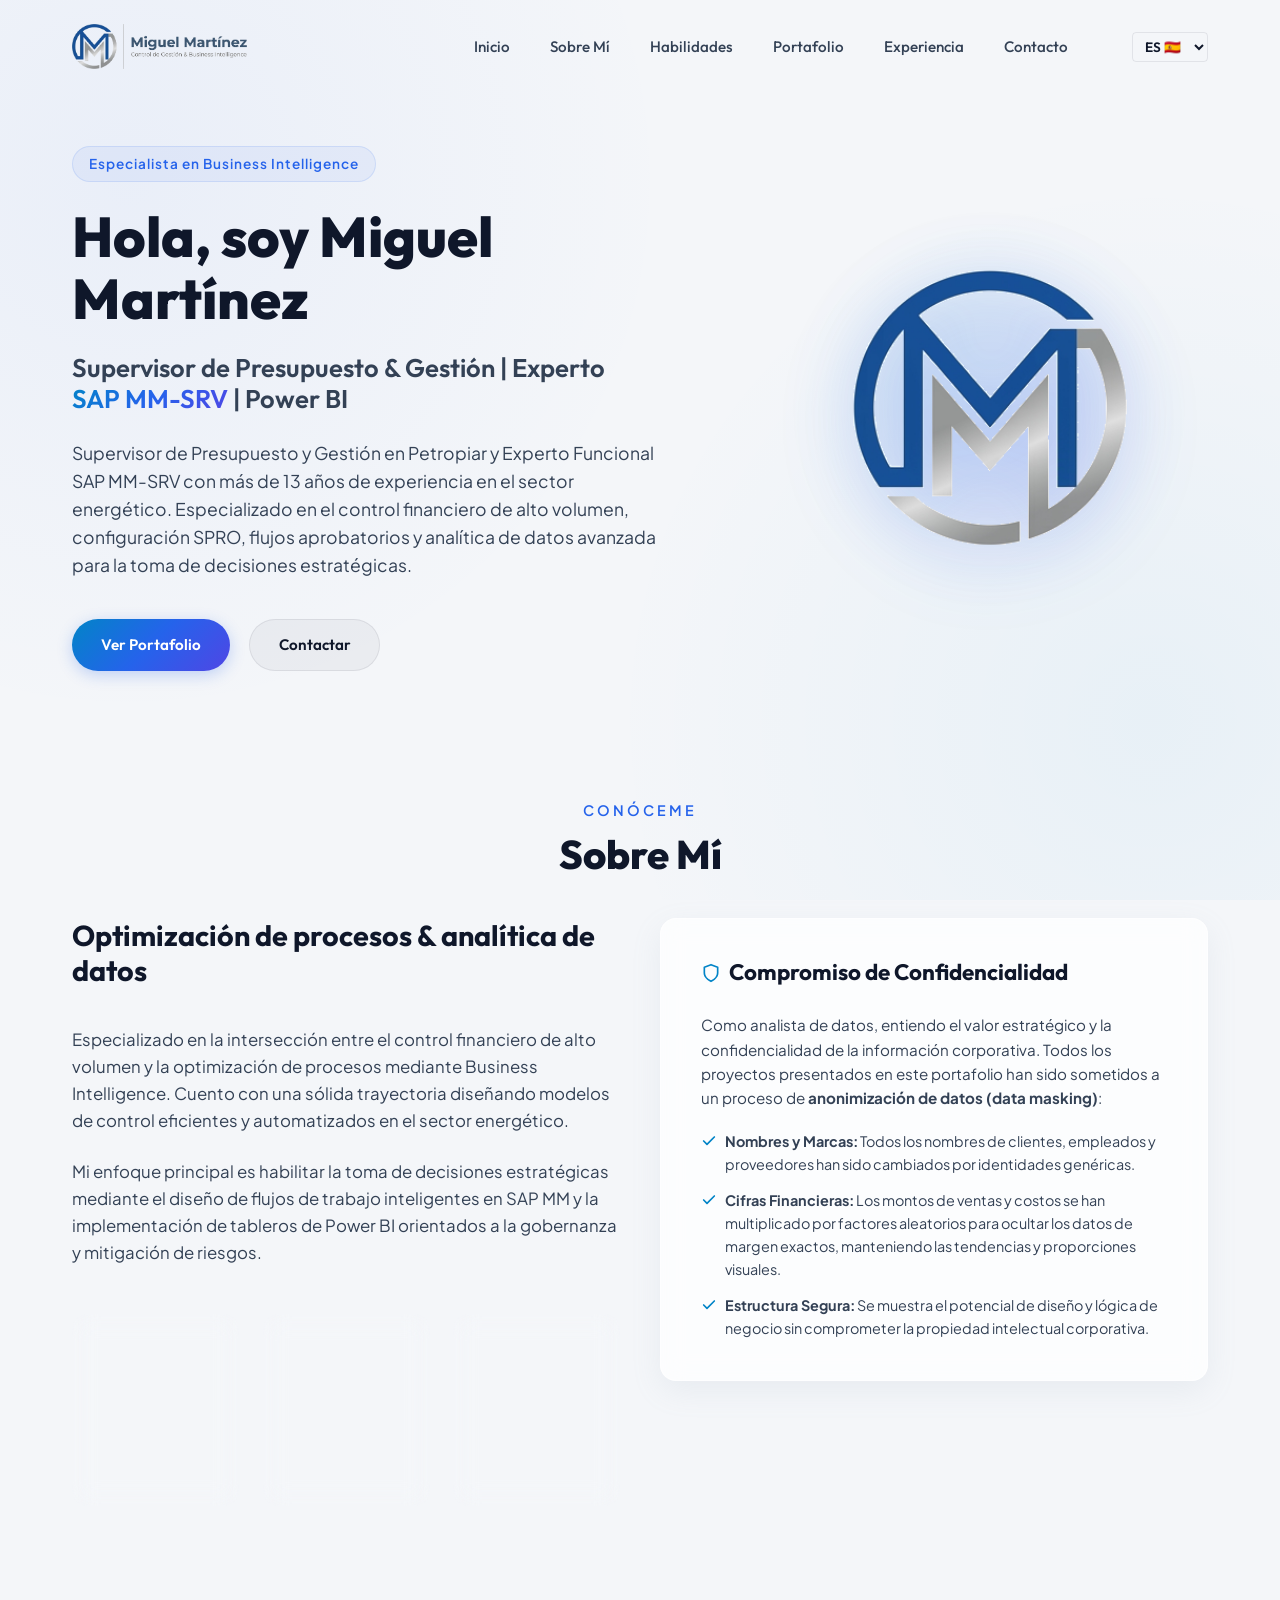
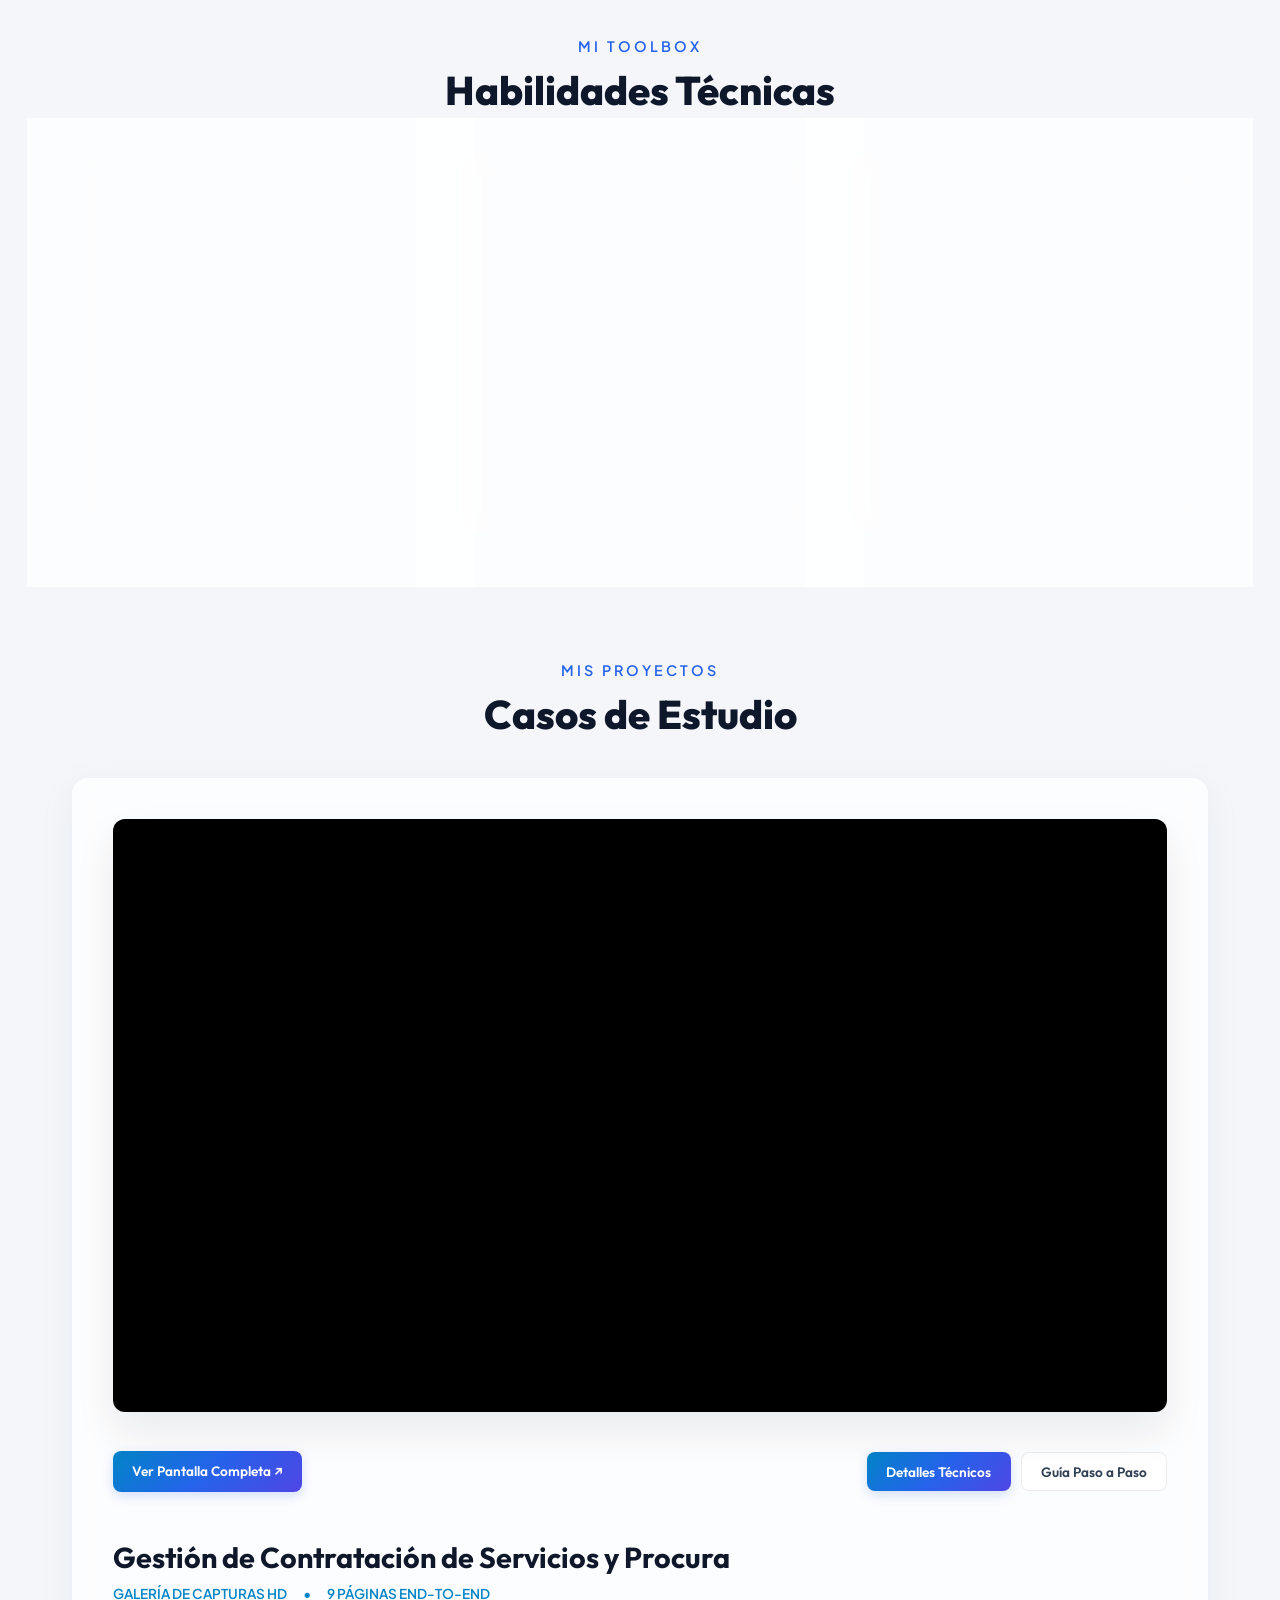
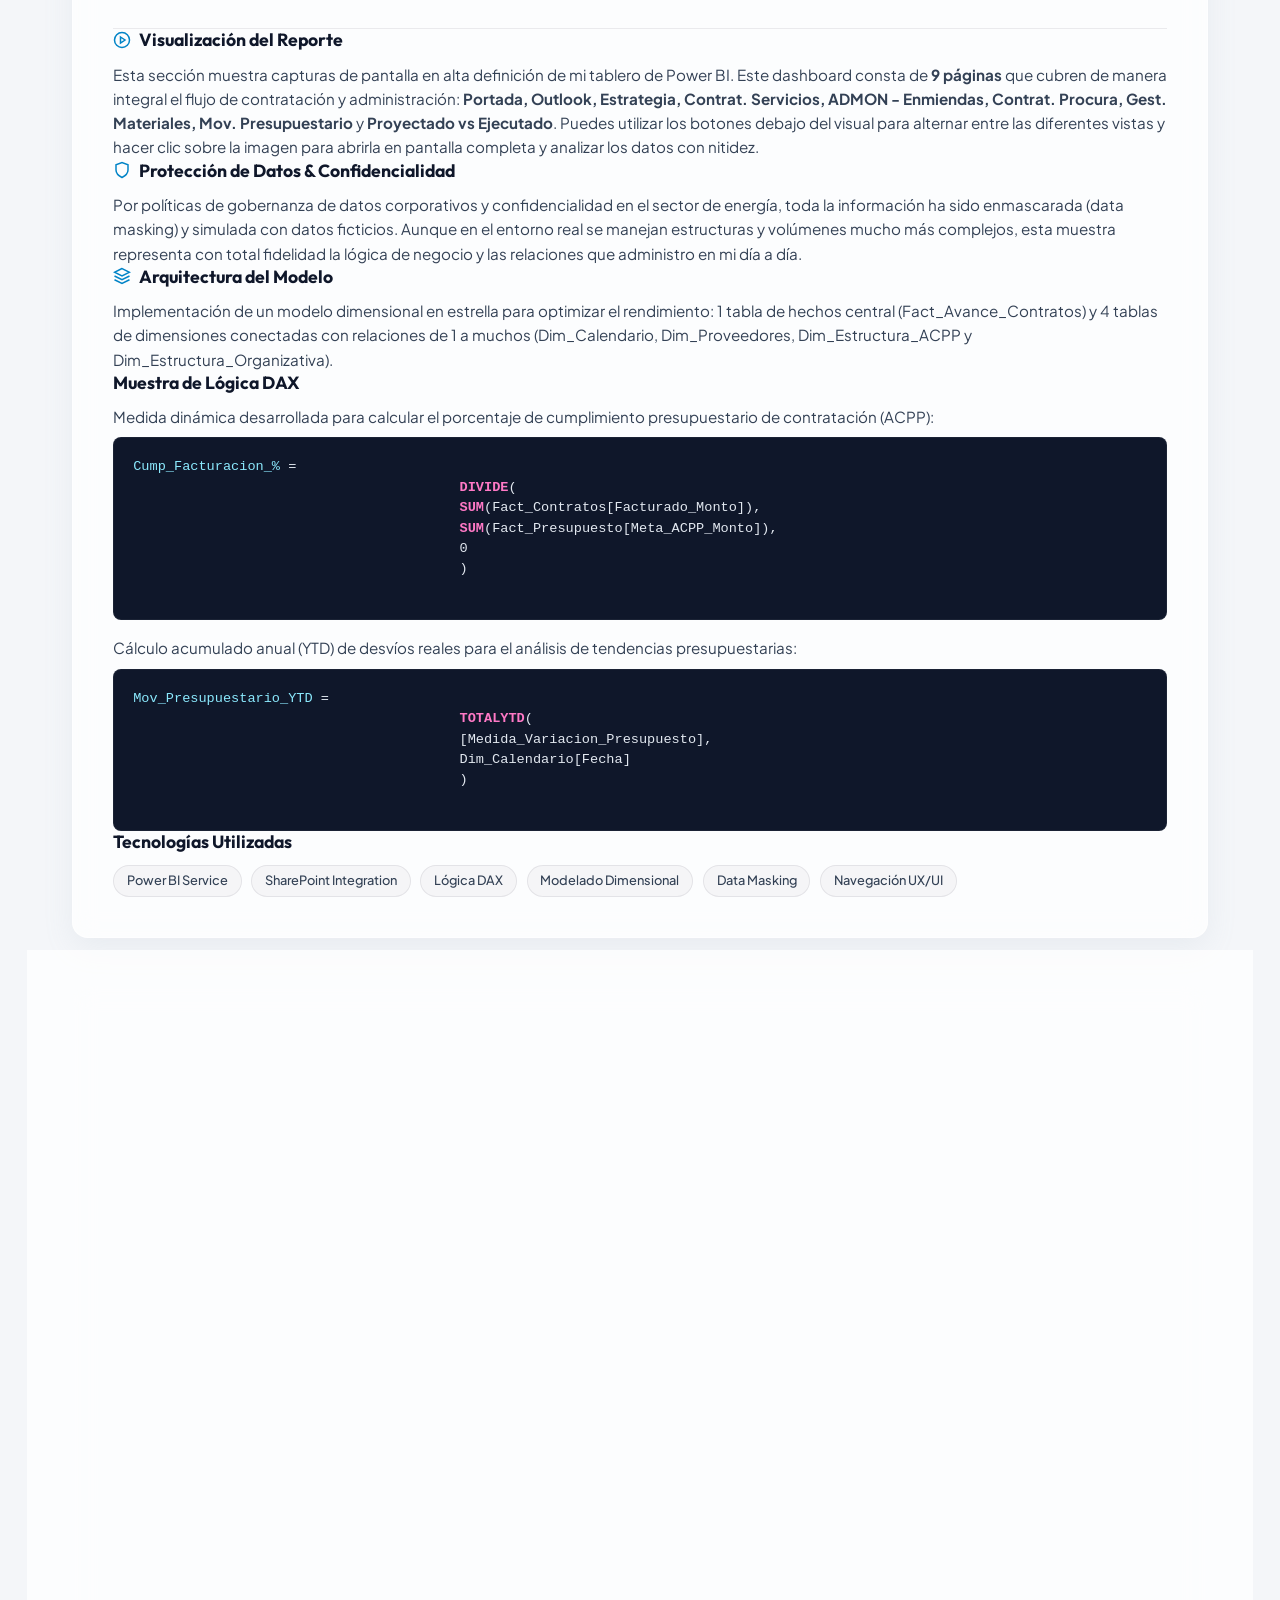
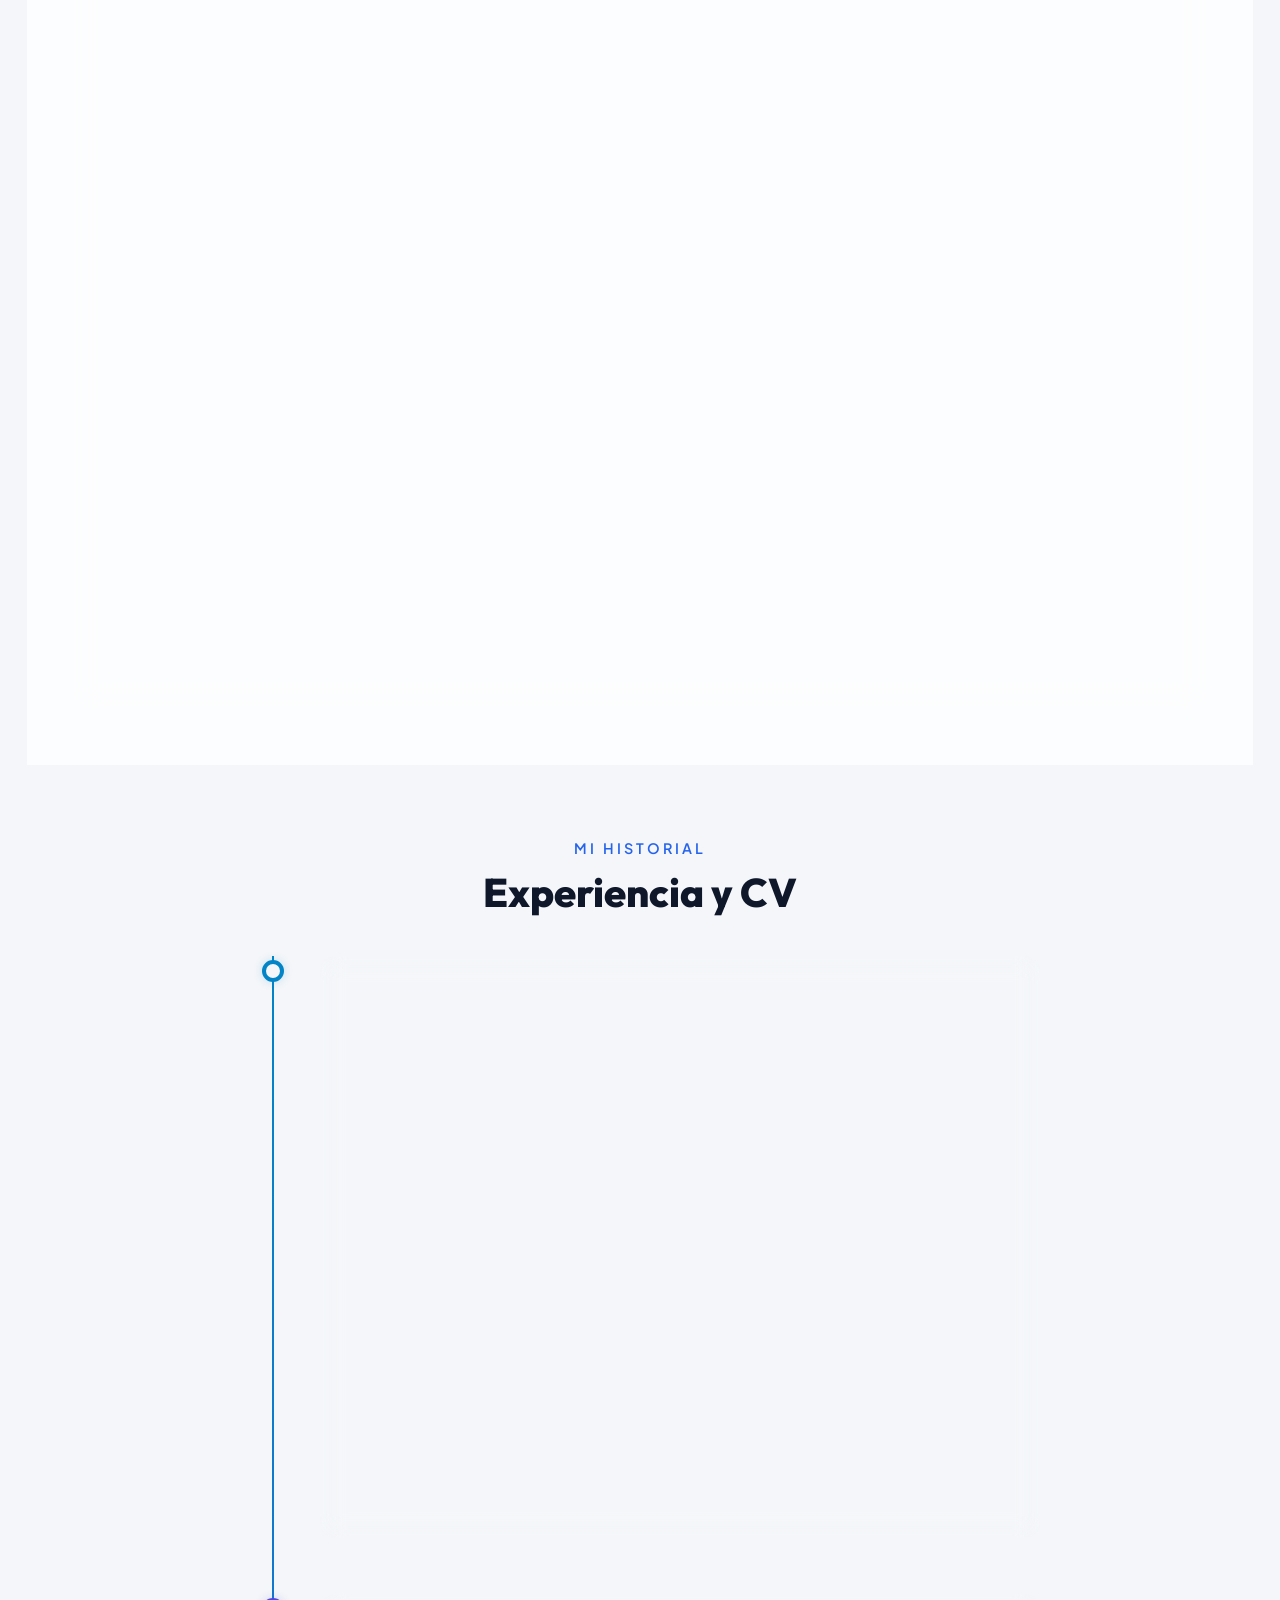
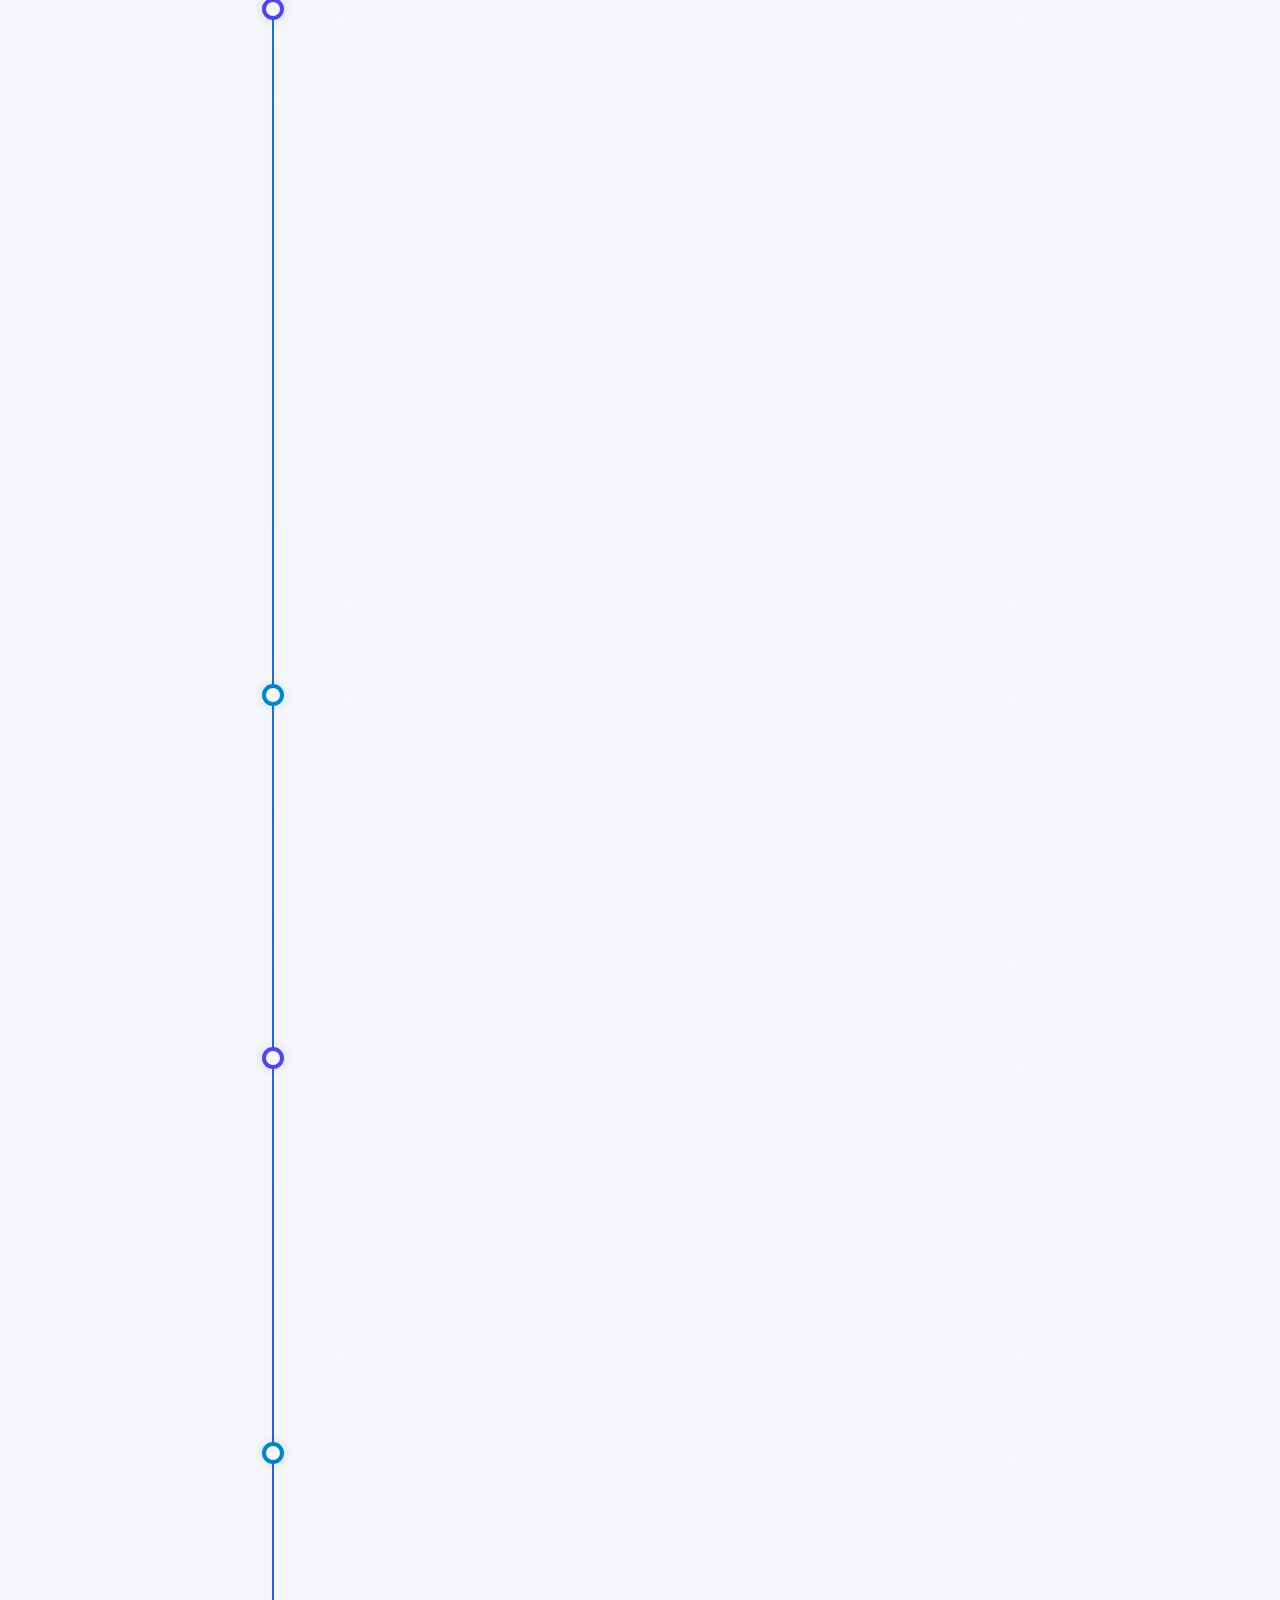
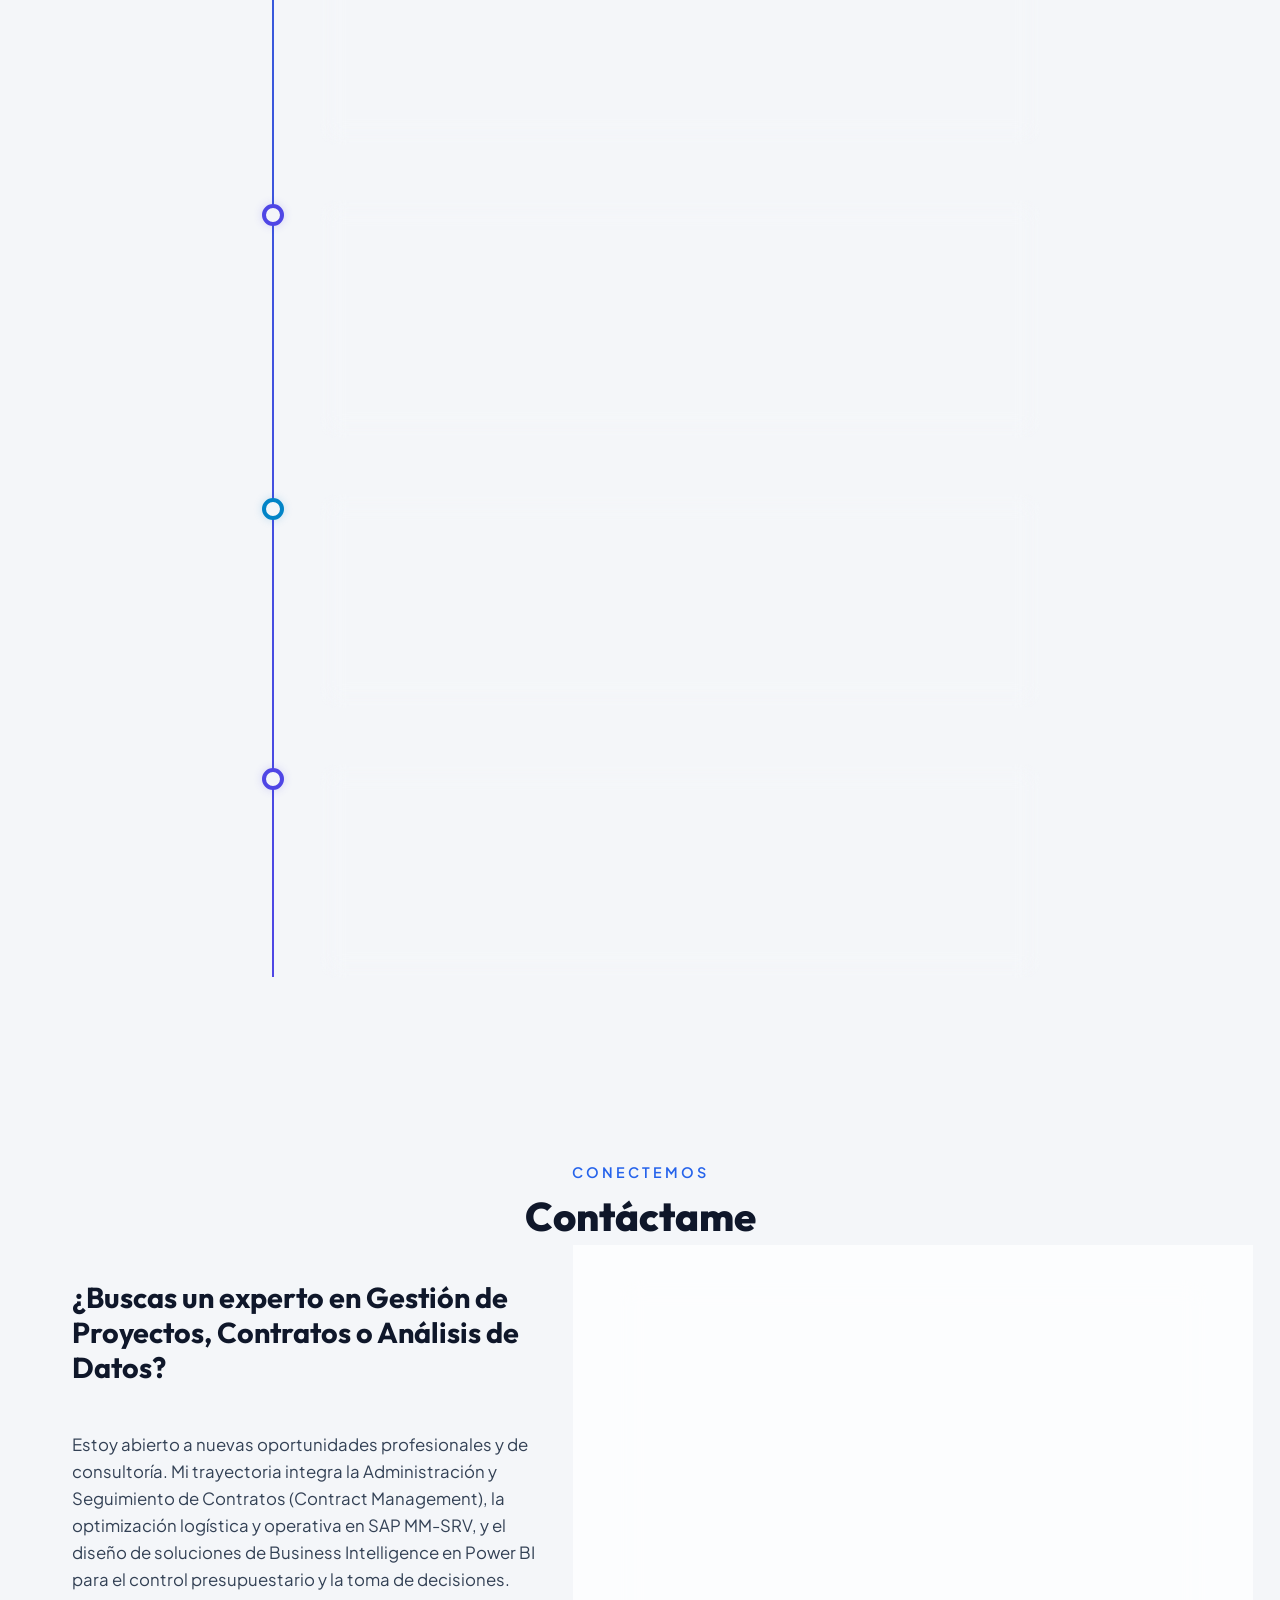
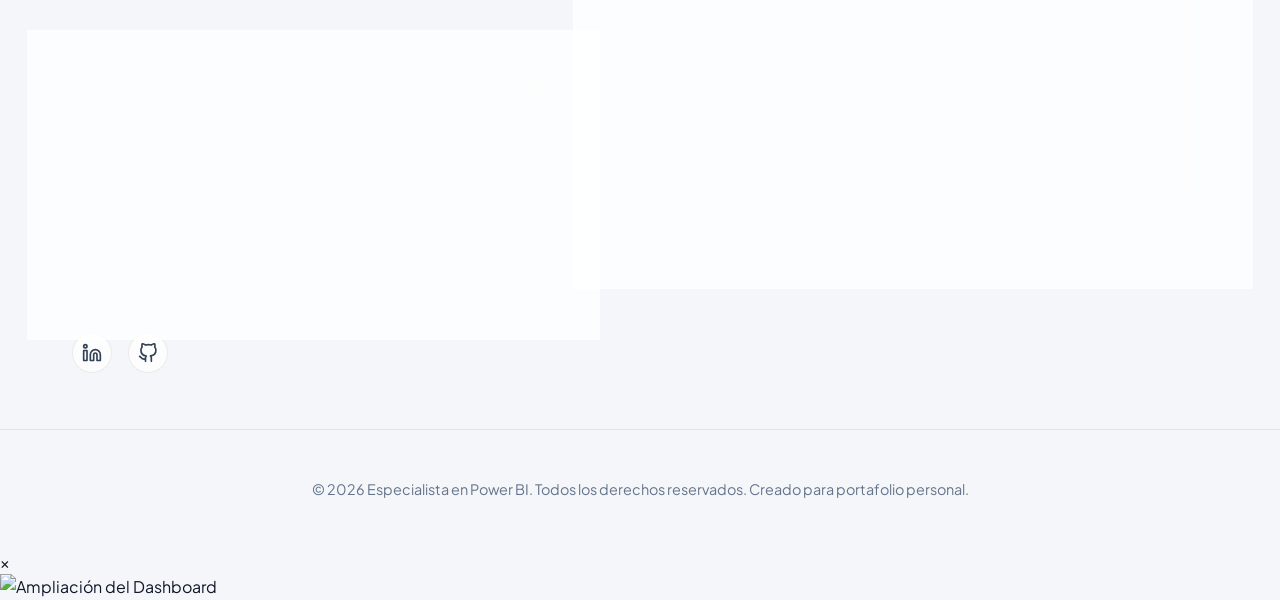
==== commit 8bd81663: "Add files via upload" ====
--- a/index.html
+++ b/index.html
@@ -507,6 +507,127 @@
                     </div>
                 </div>
             </div>
+
+            <div class="portfolio-case-study" style="margin-top: 3rem;">
+                <!-- Case Study Card 2: SAP MM-SRV E2E Testing -->
+                <div class="glass-card case-study-showcase reveal">
+                    <!-- Left: Interactive Visual Flow (CSS Simulated SAP Log) -->
+                    <div class="showcase-visuals">
+                        <div class="showcase-screen-container"
+                            style="position: relative; aspect-ratio: 16/9; overflow: hidden; border-radius: 12px; background: #0f172a; border: 1px solid var(--border-color); padding: 1.5rem; display: flex; flex-direction: column; justify-content: space-between; color: #f8fafc; font-family: monospace;">
+                            
+                            <!-- Header of Simulated SAP Matrix -->
+                            <div style="display: flex; justify-content: space-between; align-items: center; border-bottom: 1px solid rgba(255,255,255,0.1); padding-bottom: 0.8rem; font-size: 0.8rem;">
+                                <div style="display: flex; align-items: center; gap: 8px;">
+                                    <span style="width: 10px; height: 10px; border-radius: 50%; background: #22c55e; box-shadow: 0 0 8px #22c55e;"></span>
+                                    <span style="color: #94a3b8;">SAP MM-SRV: E2E TESTING LOG</span>
+                                </div>
+                                <span style="color: #38bdf8;">MULTICURRENCY & MULTI-COMPANY</span>
+                            </div>
+
+                            <!-- Interactive Flow Steps -->
+                            <div style="display: flex; flex-direction: column; gap: 10px; margin: 1rem 0;">
+                                <!-- Step 1 -->
+                                <div style="display: flex; justify-content: space-between; align-items: center; font-size: 0.75rem; background: rgba(255,255,255,0.03); padding: 6px 12px; border-radius: 6px; border: 1px solid rgba(255,255,255,0.05);">
+                                    <span style="color: #67e8f9;">[Sourcing] ME51N &rarr; ME41</span>
+                                    <span style="color: #94a3b8;">Creación Solped & Petición Oferta</span>
+                                    <span style="color: #22c55e; font-weight: bold;">PASSED</span>
+                                </div>
+                                <!-- Step 2 -->
+                                <div style="display: flex; justify-content: space-between; align-items: center; font-size: 0.75rem; background: rgba(255,255,255,0.03); padding: 6px 12px; border-radius: 6px; border: 1px solid rgba(255,255,255,0.05);">
+                                    <span style="color: #67e8f9;">[Contract] ME31K &rarr; ME21N</span>
+                                    <span style="color: #94a3b8;">Contrato Marco & Pedido de Servicio</span>
+                                    <span style="color: #22c55e; font-weight: bold;">PASSED</span>
+                                </div>
+                                <!-- Step 3 -->
+                                <div style="display: flex; justify-content: space-between; align-items: center; font-size: 0.75rem; background: rgba(255,255,255,0.03); padding: 6px 12px; border-radius: 6px; border: 1px solid rgba(255,255,255,0.05);">
+                                    <span style="color: #67e8f9;">[Confirmation] ML81N</span>
+                                    <span style="color: #94a3b8;">Hojas de Entrada de Servicios (HES)</span>
+                                    <span style="color: #22c55e; font-weight: bold;">PASSED</span>
+                                </div>
+                                <!-- Step 4 -->
+                                <div style="display: flex; justify-content: space-between; align-items: center; font-size: 0.75rem; background: rgba(255,255,255,0.03); padding: 6px 12px; border-radius: 6px; border: 1px solid rgba(255,255,255,0.05);">
+                                    <span style="color: #38bdf8;">[Data Audit] SQ01 & SE16N</span>
+                                    <span style="color: #94a3b8;">Auditoría de Tablas (EKKO, ESSR, ESLL)</span>
+                                    <span style="color: #38bdf8; font-weight: bold; animation: pulse 2s infinite;">AUDITED</span>
+                                </div>
+                            </div>
+
+                            <!-- Footer Stats -->
+                            <div style="display: flex; justify-content: space-between; align-items: center; border-top: 1px solid rgba(255,255,255,0.1); padding-top: 0.8rem; font-size: 0.7rem; color: #94a3b8;">
+                                <span>SOCIEDADES: 1000, 2000, 3000</span>
+                                <span>DIVISAS: USD, EUR, VES</span>
+                            </div>
+                        </div>
+                    </div>
+
+                    <!-- Right: Project Description Details -->
+                    <div class="showcase-details">
+                        <div class="case-study-header">
+                            <h3 class="case-study-title">Pruebas del Ciclo de Abastecimiento SAP MM-SRV</h3>
+                            <div class="case-study-meta">
+                                <span>Aseguramiento de Calidad</span>
+                                <span>•</span>
+                                <span>Pruebas Integrales (SIT/UAT)</span>
+                            </div>
+                        </div>
+
+                        <div>
+                            <h4 class="case-study-section-title">
+                                <svg width="18" height="18" viewBox="0 0 24 24" fill="none" stroke="currentColor"
+                                    stroke-width="2">
+                                    <circle cx="12" cy="12" r="10"></circle>
+                                    <polygon points="10 8 16 12 10 16 10 8"></polygon>
+                                </svg>
+                                Sobre el Proyecto
+                            </h4>
+                            <p class="case-study-p">
+                                Validación funcional de extremo a extremo (E2E) para la cadena de compras de servicios y suministros. El proyecto consistió en diseñar y ejecutar escenarios de prueba integrales para asegurar que la reconfiguración y actualización del ERP no interrumpieran las operaciones comerciales ni generaran discrepancias impositivas en entornos internacionales.
+                            </p>
+                        </div>
+
+                        <div>
+                            <h4 class="case-study-section-title">
+                                <svg width="18" height="18" viewBox="0 0 24 24" fill="none" stroke="currentColor"
+                                    stroke-width="2">
+                                    <path d="M12 22s8-4 8-10V5l-8-3-8 3v7c0 6 8 10 8 10z"></path>
+                                </svg>
+                                Ciclos y Monedas Validadas
+                            </h4>
+                            <p class="case-study-p">
+                                Pruebas exhaustivas desde la creación de la Solicitud de Pedido (<strong>ME51N</strong>), Peticiones de Oferta / RFQ (<strong>ME41, ME42, ME47</strong>), Contratos Marco (<strong>ME31K, ME32K</strong>), Pedidos de Compras (<strong>ME21N, ME22N</strong>) hasta la emisión y firma de la Hoja de Entrada de Servicios / HES (<strong>ML81N</strong>). Los flujos se validaron para diferentes sociedades corporativas y múltiples divisas extranjeras (conversiones USD/EUR y control de tipos de cambio).
+                            </p>
+                        </div>
+
+                        <div>
+                            <h4 class="case-study-section-title">
+                                <svg width="18" height="18" viewBox="0 0 24 24" fill="none" stroke="currentColor"
+                                    stroke-width="2">
+                                    <path d="M22 11.08V12a10 10 0 1 1-5.93-9.14"></path>
+                                    <polyline points="22 4 12 14.01 9 11.01"></polyline>
+                                </svg>
+                                Auditoría de Datos con SQ01 y SE16N
+                            </h4>
+                            <p class="case-study-p">
+                                Para garantizar la fidelidad presupuestaria y contable de las pruebas, utilicé <strong>SAP Query (SQ01)</strong> para construir reportes a medida sobre variaciones de compras y <strong>SE16N</strong> para la auditoría técnica de tablas (EKKO, EKPO, ESSR, ESLL), asegurando que los documentos emitidos se correspondieran plenamente con los registros de base de datos.
+                            </p>
+                        </div>
+
+                        <div>
+                            <h4 class="case-study-section-title">Tecnologías y Transacciones Utilizadas</h4>
+                            <div class="tech-badges">
+                                <span class="tech-badge">SAP MM-SRV</span>
+                                <span class="tech-badge">ME51N / ME21N / ML81N</span>
+                                <span class="tech-badge">Pruebas SIT / UAT</span>
+                                <span class="tech-badge">SAP Query (SQ01)</span>
+                                <span class="tech-badge">SE16N Database Audit</span>
+                                <span class="tech-badge">Multi-Currency</span>
+                                <span class="tech-badge">Smart Forms</span>
+                            </div>
+                        </div>
+                    </div>
+                </div>
+            </div>
         </div>
     </section>
 
@@ -556,18 +677,17 @@
                     <div class="timeline-marker"></div>
                     <div class="glass-card timeline-content">
                         <span class="timeline-date">11/2016 - Presente</span>
-                        <h3 class="timeline-role">Experto Funcional SAP MM-SRV (Internal Associate / Analista)</h3>
+                        <h3 class="timeline-role">Especialista Funcional / Key User SAP MM-SRV</h3>
                         <span class="timeline-company">PDVSA • Barcelona, Anzoátegui, Venezuela</span>
                         <div class="timeline-desc">
-                            Soporte funcional y configuraciones clave en los módulos logísticos del ERP para compras,
-                            contratos y servicios.
+                            Soporte funcional, pruebas y validación de procesos logísticos de compras, contratos y servicios.
                             <ul>
                                 <li><strong>Soporte Experto & Troubleshooting (Actual):</strong> Actúo como referente
                                     técnico interno (SME) brindando consultoría continua, diagnóstico y resolución de
                                     incidentes complejos en el sistema para asegurar la continuidad operativa.</li>
-                                <li><strong>Pruebas de Sistema:</strong> Validé +50 configuraciones en el módulo MM
-                                    mediante pruebas integrales (SIT/UAT) antes, durante y después del ajuste en SPRO
-                                    (0% errores en producción).</li>
+                                <li><strong>Pruebas de Sistema:</strong> Validé +50 escenarios logísticos en el
+                                    módulo MM mediante pruebas integrales (SIT/UAT), asegurando el correcto
+                                    funcionamiento de los flujos de negocio (0% errores en producción).</li>
                                 <li><strong>Control de Workflow:</strong> Evalué la integridad de los registros técnicos
                                     en SAP para autorizar o rechazar liberaciones de documentos según normativas
                                     internas.</li>
